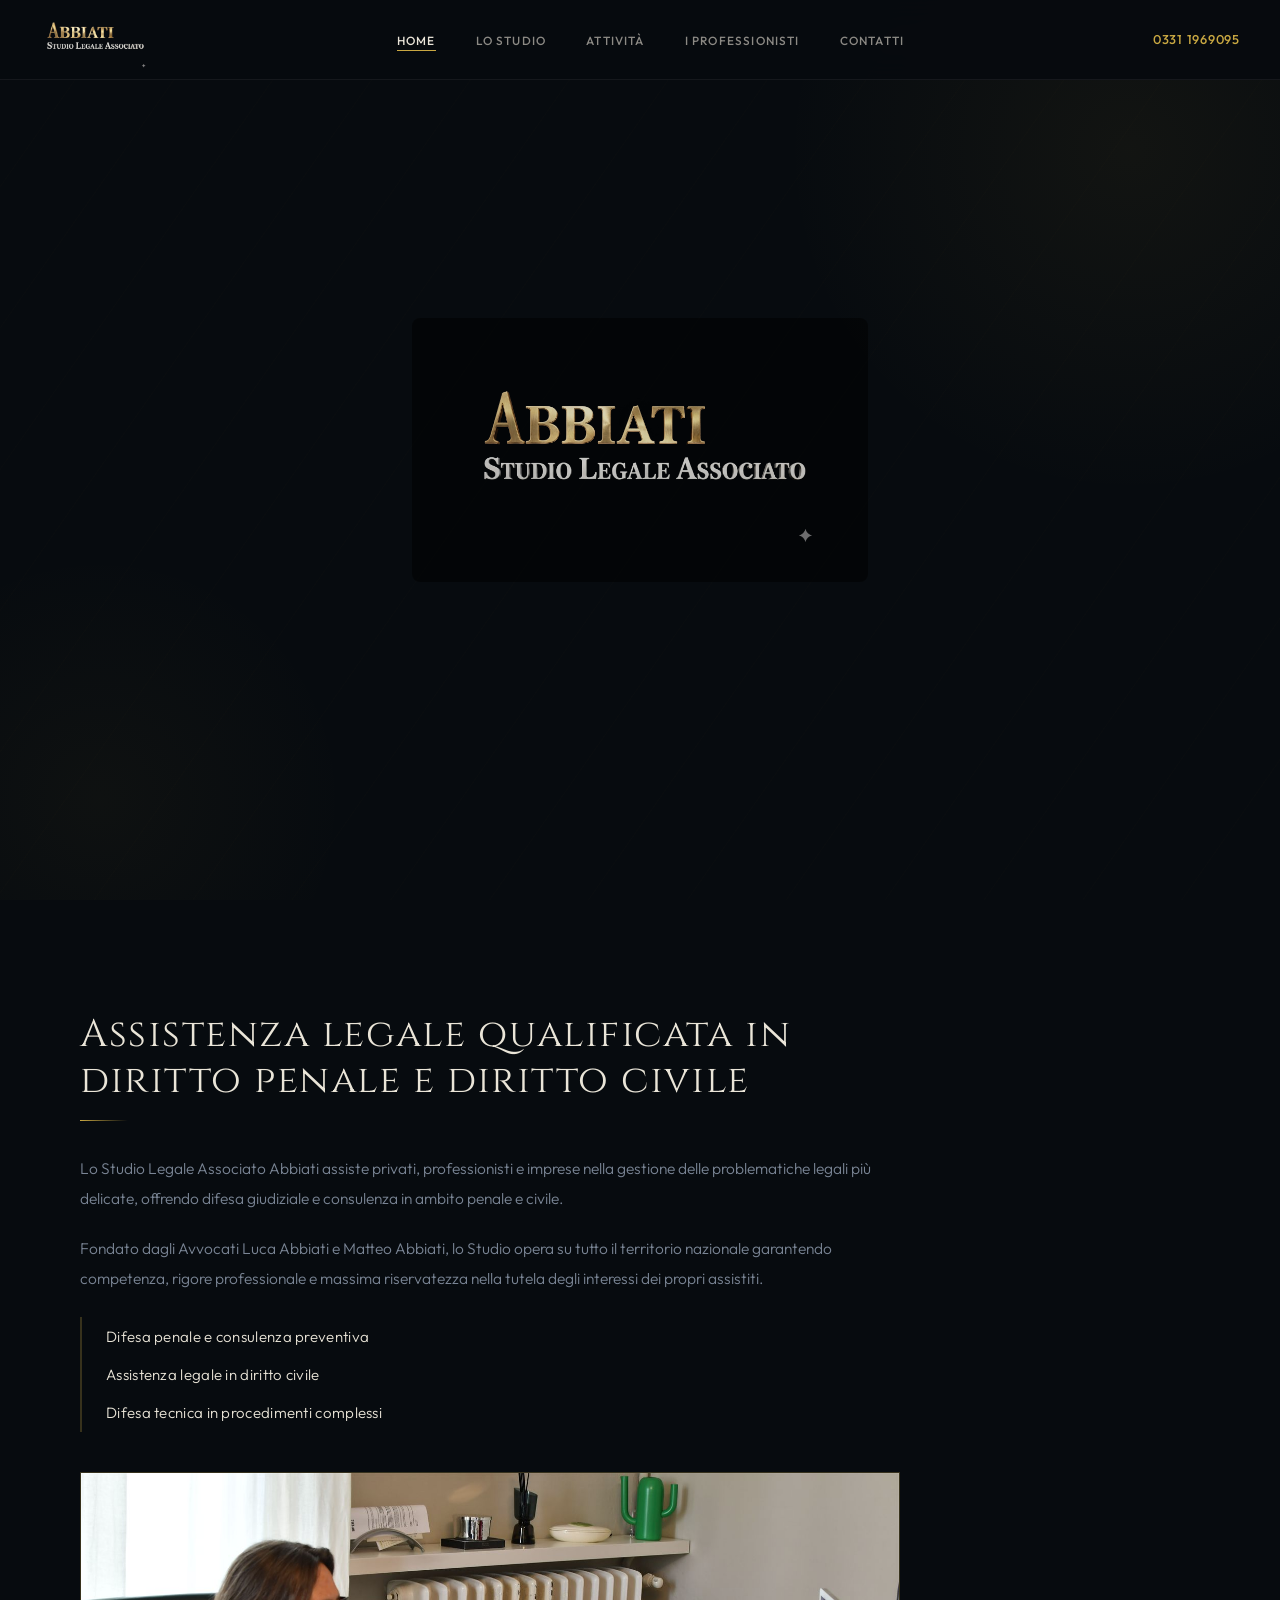
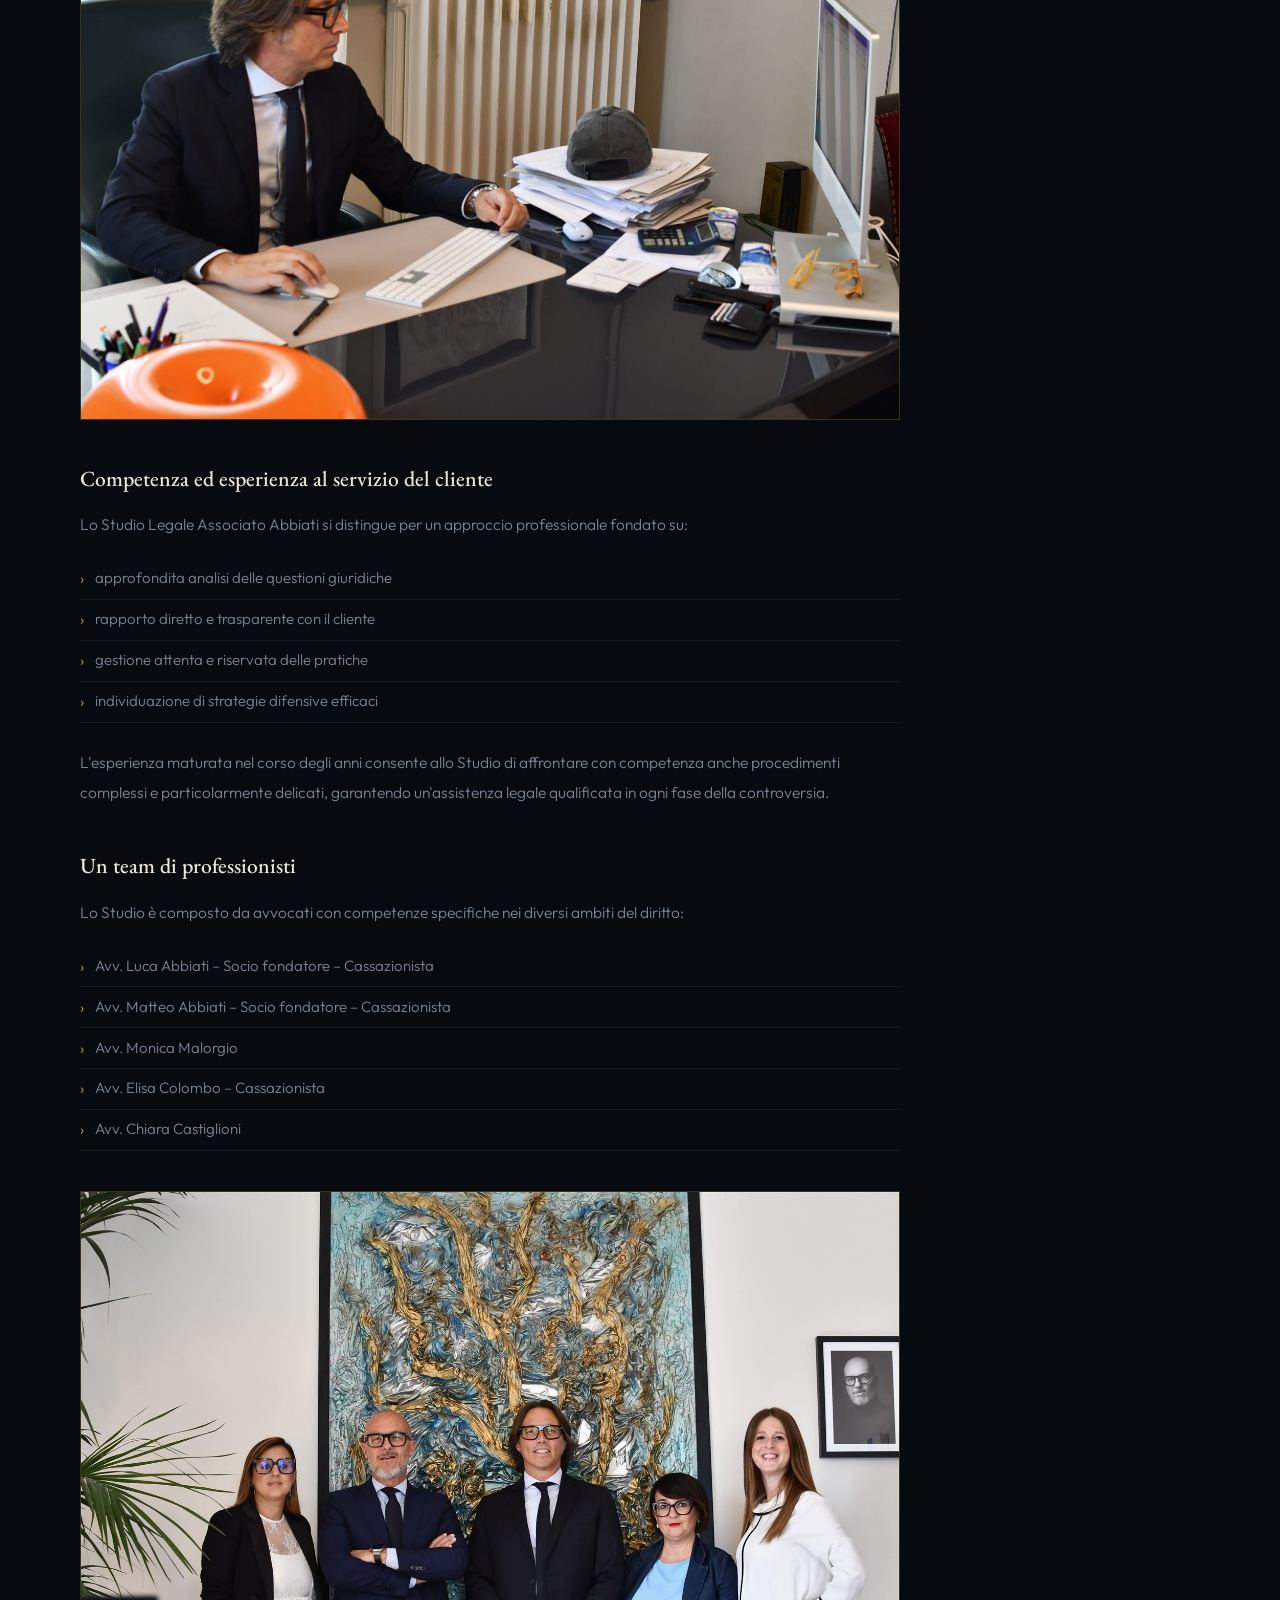
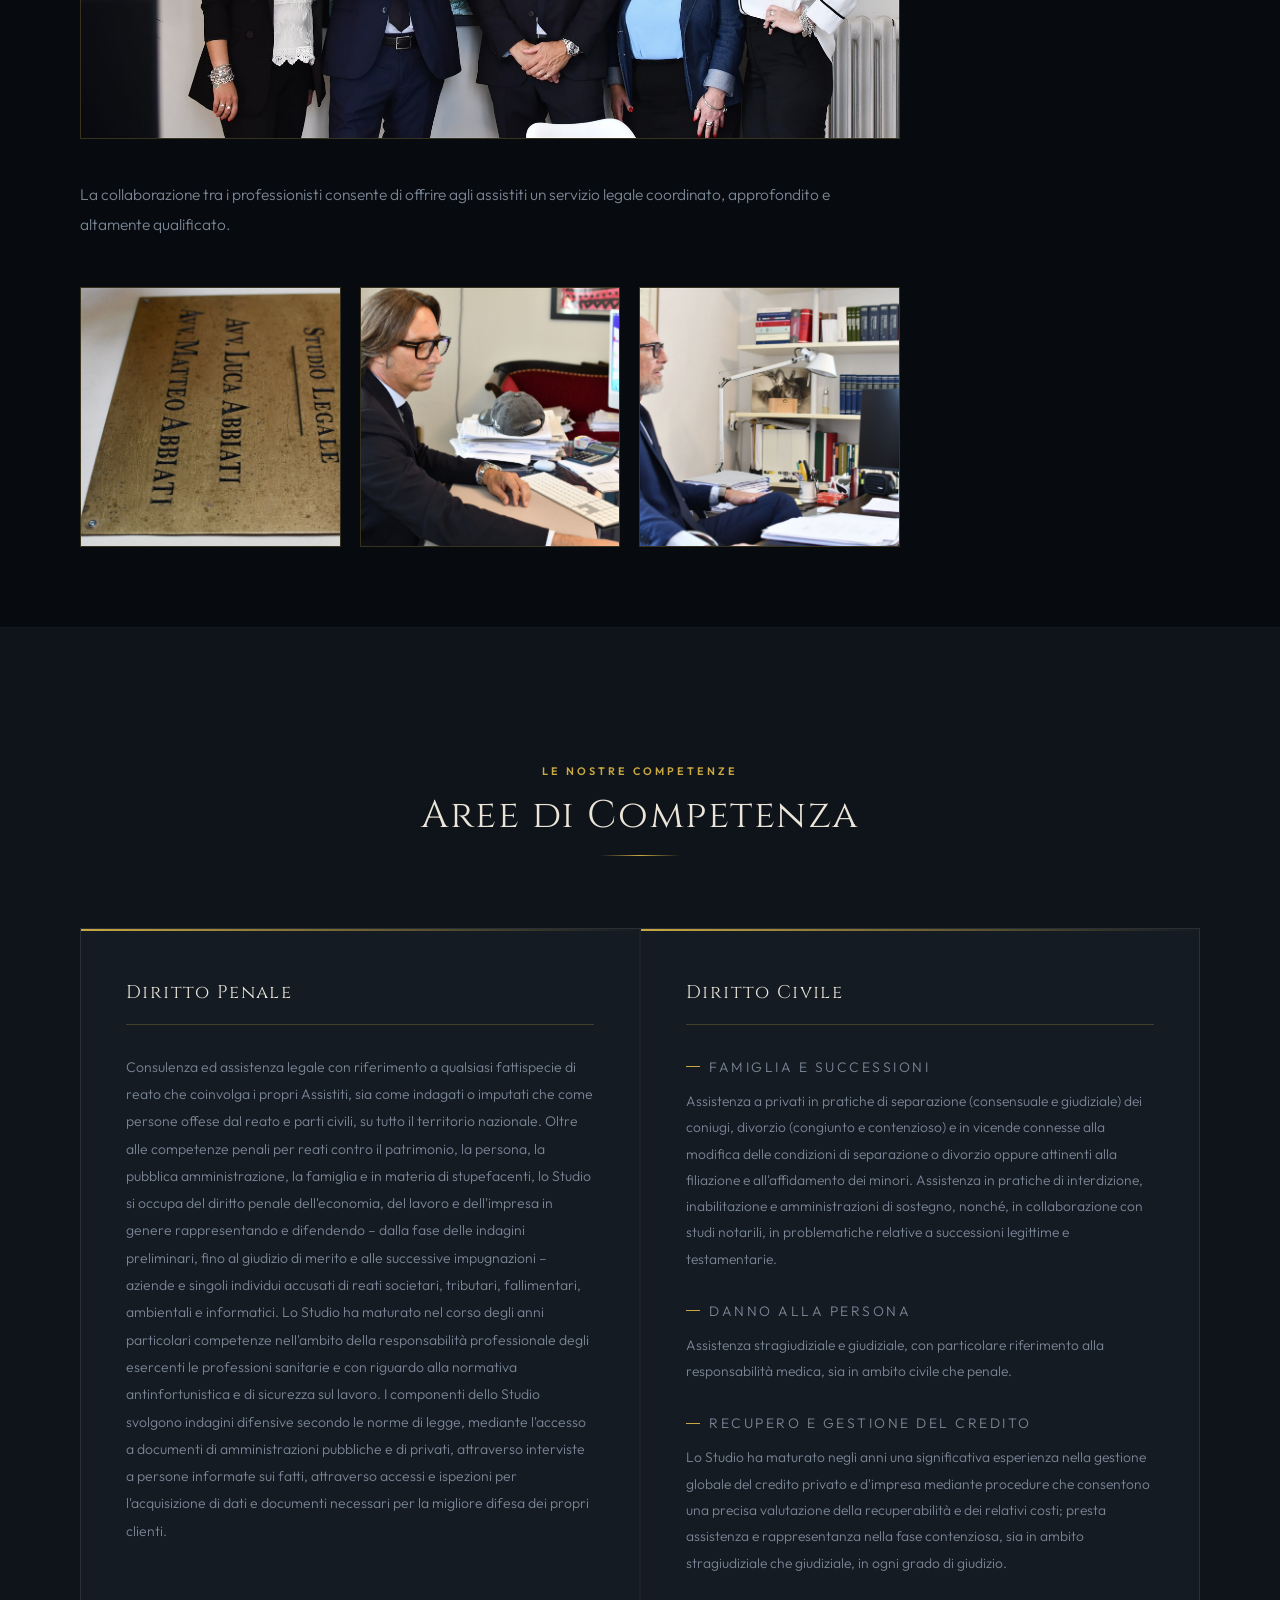
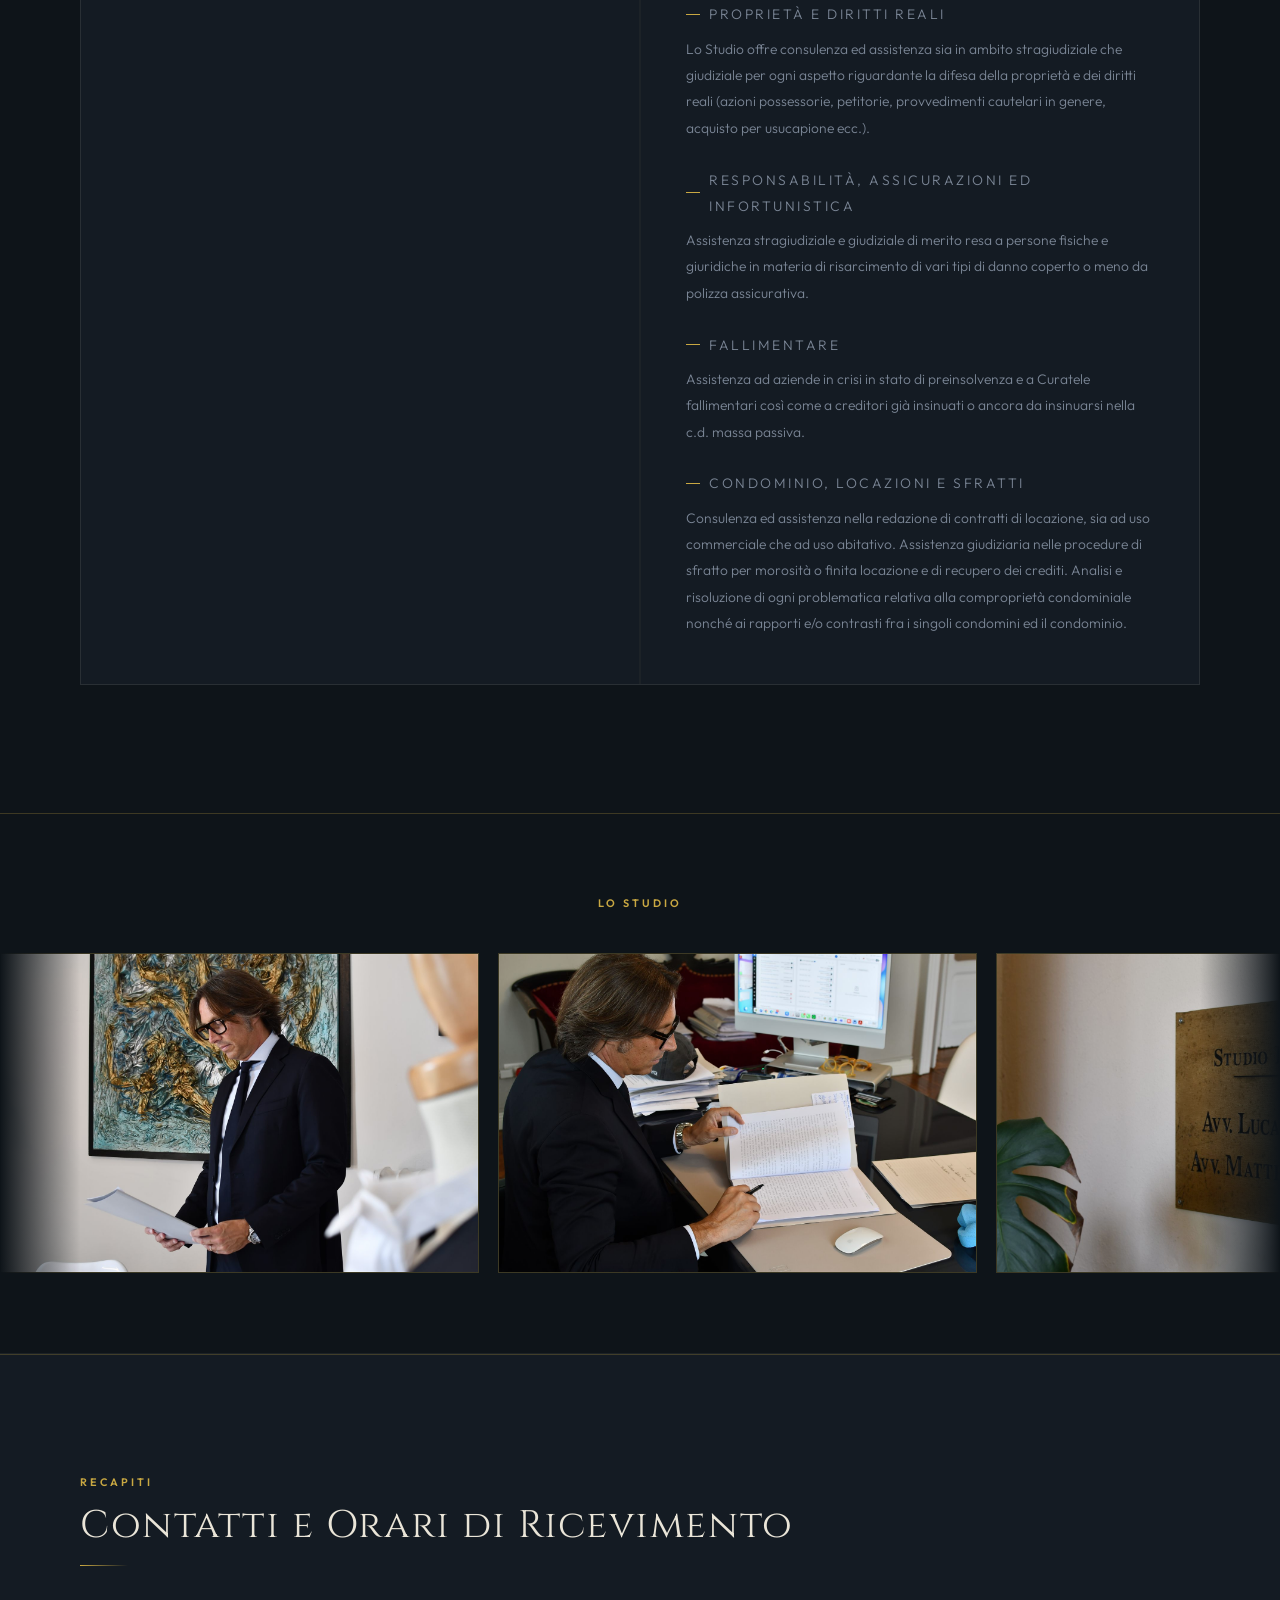
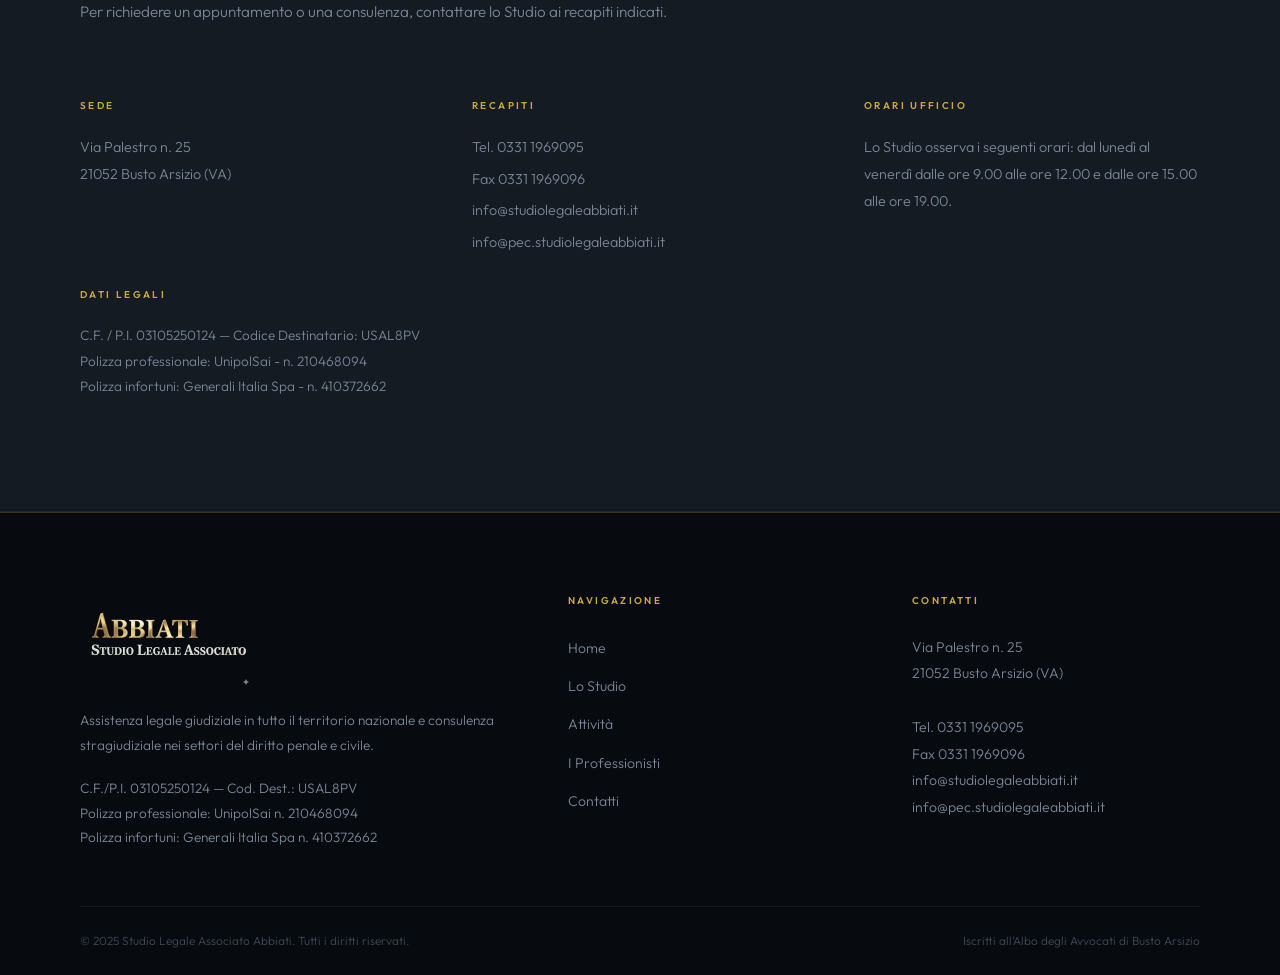
==== bozza 3/index.html @ 42cd0239 "Initial commit: sito web Studio Legale Associato Abbiati Sito vetrina statico per studio legale di B" ====
<!DOCTYPE html>
<html lang="it">
<head>
  <meta charset="UTF-8" />
  <meta name="viewport" content="width=device-width, initial-scale=1.0" />
  <meta name="description" content="Studio Legale Associato Abbiati – Assistenza legale giudiziale e stragiudiziale in diritto penale e civile. Busto Arsizio (VA)." />
  <title>Studio Legale Associato Abbiati</title>
  <link rel="canonical" href="https://www.studiolegaleabbiati.it/index.html" />
  <meta name="twitter:card" content="summary" />
  <meta name="twitter:title" content="Studio Legale Associato Abbiati" />
  <meta name="twitter:description" content="Studio Legale Associato Abbiati – Assistenza legale giudiziale e stragiudiziale in diritto penale e civile. Busto Arsizio (VA)." />
  <meta property="og:title" content="Studio Legale Associato Abbiati" />
  <meta property="og:description" content="Studio Legale Associato Abbiati – Assistenza legale giudiziale e stragiudiziale in diritto penale e civile. Busto Arsizio (VA)." />
  <meta property="og:type" content="website" />
  <meta property="og:url" content="https://www.studiolegaleabbiati.it/index.html" />
  <meta property="og:image" content="https://www.studiolegaleabbiati.it/restyling/Logo_transparent.png" />
  <link rel="stylesheet" href="style.css" />
  <script type="application/ld+json">
  {
    "@context": "https://schema.org",
    "@type": "LegalService",
    "name": "Studio Legale Associato Abbiati",
    "description": "Studio Legale Associato Abbiati – Assistenza legale giudiziale e stragiudiziale in diritto penale e civile. Busto Arsizio (VA).",
    "url": "https://www.studiolegaleabbiati.it/index.html",
    "mainEntityOfPage": {
      "@type": "WebPage",
      "@id": "https://www.studiolegaleabbiati.it/index.html"
    },
    "logo": "https://www.studiolegaleabbiati.it/restyling/Logo_transparent.png",
    "image": "https://www.studiolegaleabbiati.it/restyling/Logo_transparent.png",
    "address": {
      "@type": "PostalAddress",
      "streetAddress": "Via Palestro n. 25",
      "addressLocality": "Busto Arsizio",
      "addressRegion": "VA",
      "postalCode": "21052",
      "addressCountry": "IT"
    },
    "telephone": "+3903311969095",
    "email": "info@studiolegaleabbiati.it",
    "openingHours": ["Mo-Fr 09:00-12:00", "Mo-Fr 15:00-19:00"],
    "priceRange": "€€"
  }
  </script>
</head>
<body>

  <a href="#main-content" class="skip-link">Vai al contenuto</a>

  <!-- ══ NAVBAR ══ -->
  <nav class="navbar" role="navigation" aria-label="Navigazione principale">
    <div class="navbar-inner">
      <a href="index.html" class="navbar-logo" aria-label="Studio Legale Abbiati – Homepage">
        <img src="restyling/Logo_transparent.png" alt="Abbiati Studio Legale Associato" class="navbar-logo-img" />
      </a>
      <ul class="navbar-links">
        <li><a href="index.html">Home</a></li>
        <li><a href="lo-studio.html">Lo Studio</a></li>
        <li><a href="attivita.html">Attività</a></li>
        <li><a href="i-professionisti.html">I Professionisti</a></li>
        <li><a href="contatti.html">Contatti</a></li>
      </ul>
      <div class="navbar-cta">
        <span class="navbar-phone">0331 1969095</span>
      </div>
      <button class="hamburger" aria-label="Apri menu" aria-expanded="false">
        <span></span><span></span><span></span>
      </button>
    </div>
  </nav>

  <!-- Mobile Menu -->
  <div class="mobile-menu" role="dialog" aria-label="Menu mobile" aria-modal="true">
    <ul>
      <li><a href="index.html">Home</a></li>
      <li><a href="lo-studio.html">Lo Studio</a></li>
      <li><a href="attivita.html">Attività</a></li>
      <li><a href="i-professionisti.html">I Professionisti</a></li>
      <li><a href="contatti.html">Contatti</a></li>
    </ul>
    <p class="mobile-phone">☎ 0331 1969095</p>
  </div>

  <!-- ══ HERO ══ -->
  <section class="hero hero-photo" aria-label="Intestazione principale">
    <video class="hero-video" autoplay muted loop playsinline aria-hidden="true">
      <source src="restyling/header homepage.mp4" type="video/mp4" />
    </video>
    <div class="hero-lines" aria-hidden="true"></div>
    <div class="hero-center-content">

      <!-- ══ LOGO HERO: nuovo logo PNG ══ -->
      <div class="hero-logo-block">
        <img src="restyling/Logo_transparent.png" alt="Abbiati Studio Legale Associato" class="hero-logo-img" />
      </div>
    </div>
  </section>

  <!-- ══ HOME INTRO ══ -->
  <section id="main-content" class="home-intro-section" aria-label="Presentazione Studio">
    <div class="container">
      <div class="home-intro-inner fade-in">
        <h2 class="section-title-display">Assistenza legale qualificata in diritto penale e diritto civile</h2>
        <div class="divider"></div>
        <p>Lo Studio Legale Associato Abbiati assiste privati, professionisti e imprese nella gestione delle problematiche legali più delicate, offrendo difesa giudiziale e consulenza in ambito penale e civile.</p>
        <p>Fondato dagli Avvocati Luca Abbiati e Matteo Abbiati, lo Studio opera su tutto il territorio nazionale garantendo competenza, rigore professionale e massima riservatezza nella tutela degli interessi dei propri assistiti.</p>
        <ul class="home-intro-list">
          <li>Difesa penale e consulenza preventiva</li>
          <li>Assistenza legale in diritto civile</li>
          <li>Difesa tecnica in procedimenti complessi</li>
        </ul>

        <figure class="home-foto">
          <img src="foto/DSC_5455.jpg" alt="Avv. Matteo Abbiati al lavoro nel suo ufficio" loading="lazy" />
        </figure>

        <h3 class="home-section-subtitle">Competenza ed esperienza al servizio del cliente</h3>
        <p>Lo Studio Legale Associato Abbiati si distingue per un approccio professionale fondato su:</p>
        <ul class="home-approach-list">
          <li>approfondita analisi delle questioni giuridiche</li>
          <li>rapporto diretto e trasparente con il cliente</li>
          <li>gestione attenta e riservata delle pratiche</li>
          <li>individuazione di strategie difensive efficaci</li>
        </ul>
        <p>L'esperienza maturata nel corso degli anni consente allo Studio di affrontare con competenza anche procedimenti complessi e particolarmente delicati, garantendo un'assistenza legale qualificata in ogni fase della controversia.</p>

        <h3 class="home-section-subtitle">Un team di professionisti</h3>
        <p>Lo Studio è composto da avvocati con competenze specifiche nei diversi ambiti del diritto:</p>
        <ul class="home-team-list">
          <li>Avv. Luca Abbiati – Socio fondatore – Cassazionista</li>
          <li>Avv. Matteo Abbiati – Socio fondatore – Cassazionista</li>
          <li>Avv. Monica Malorgio</li>
          <li>Avv. Elisa Colombo – Cassazionista</li>
          <li>Avv. Chiara Castiglioni</li>
        </ul>

        <figure class="home-foto">
          <img src="foto/DSC_5433.jpg" alt="Il team dello Studio Legale Associato Abbiati" loading="lazy" />
        </figure>

        <p>La collaborazione tra i professionisti consente di offrire agli assistiti un servizio legale coordinato, approfondito e altamente qualificato.</p>

        <div class="foto-row">
          <img src="foto/DSC_5494.jpg" alt="Targa in ottone dello Studio Legale Abbiati" loading="lazy" />
          <img src="foto/DSC_5458.jpg" alt="Avv. Matteo Abbiati alla scrivania" loading="lazy" />
          <img src="foto/DSC_5488.jpg" alt="Avv. Luca Abbiati alla scrivania" loading="lazy" />
        </div>
      </div>
    </div>
  </section>

  <!-- ══ AREE DI COMPETENZA ══ -->
  <section class="services" id="competenze" aria-label="Aree di competenza">
    <div class="container">
      <div class="services-header">
        <span class="section-label">Le nostre competenze</span>
        <h2 class="section-title-display">Aree di Competenza</h2>
        <div class="divider center"></div>
      </div>

      <div class="services-grid-2">

        <!-- DIRITTO PENALE -->
        <div class="area-card-full fade-in">
          <h3>Diritto Penale</h3>
          <p>
            Consulenza ed assistenza legale con riferimento a qualsiasi fattispecie di reato
            che coinvolga i propri Assistiti, sia come indagati o imputati che come persone
            offese dal reato e parti civili, su tutto il territorio nazionale. Oltre alle
            competenze penali per reati contro il patrimonio, la persona, la pubblica
            amministrazione, la famiglia e in materia di stupefacenti, lo Studio si occupa
            del diritto penale dell'economia, del lavoro e dell'impresa in genere
            rappresentando e difendendo – dalla fase delle indagini preliminari, fino al
            giudizio di merito e alle successive impugnazioni – aziende e singoli individui
            accusati di reati societari, tributari, fallimentari, ambientali e informatici.
            Lo Studio ha maturato nel corso degli anni particolari competenze nell'ambito
            della responsabilità professionale degli esercenti le professioni sanitarie e
            con riguardo alla normativa antinfortunistica e di sicurezza sul lavoro.
            I componenti dello Studio svolgono indagini difensive secondo le norme di legge,
            mediante l'accesso a documenti di amministrazioni pubbliche e di privati,
            attraverso interviste a persone informate sui fatti, attraverso accessi e
            ispezioni per l'acquisizione di dati e documenti necessari per la migliore
            difesa dei propri clienti.
          </p>
        </div>

        <!-- DIRITTO CIVILE -->
        <div class="area-card-full fade-in">
          <h3>Diritto Civile</h3>

          <div class="area-sub">
            <p class="area-sub-title">Famiglia e successioni</p>
            <p>Assistenza a privati in pratiche di separazione (consensuale e giudiziale) dei
            coniugi, divorzio (congiunto e contenzioso) e in vicende connesse alla modifica
            delle condizioni di separazione o divorzio oppure attinenti alla filiazione e
            all'affidamento dei minori. Assistenza in pratiche di interdizione, inabilitazione
            e amministrazioni di sostegno, nonché, in collaborazione con studi notarili, in
            problematiche relative a successioni legittime e testamentarie.</p>
          </div>

          <div class="area-sub">
            <p class="area-sub-title">Danno alla persona</p>
            <p>Assistenza stragiudiziale e giudiziale, con particolare riferimento alla
            responsabilità medica, sia in ambito civile che penale.</p>
          </div>

          <div class="area-sub">
            <p class="area-sub-title">Recupero e gestione del credito</p>
            <p>Lo Studio ha maturato negli anni una significativa esperienza nella gestione
            globale del credito privato e d'impresa mediante procedure che consentono una
            precisa valutazione della recuperabilità e dei relativi costi; presta assistenza
            e rappresentanza nella fase contenziosa, sia in ambito stragiudiziale che
            giudiziale, in ogni grado di giudizio.</p>
          </div>

          <div class="area-sub">
            <p class="area-sub-title">Proprietà e diritti reali</p>
            <p>Lo Studio offre consulenza ed assistenza sia in ambito stragiudiziale che
            giudiziale per ogni aspetto riguardante la difesa della proprietà e dei diritti
            reali (azioni possessorie, petitorie, provvedimenti cautelari in genere,
            acquisto per usucapione ecc.).</p>
          </div>

          <div class="area-sub">
            <p class="area-sub-title">Responsabilità, Assicurazioni ed infortunistica</p>
            <p>Assistenza stragiudiziale e giudiziale di merito resa a persone fisiche e
            giuridiche in materia di risarcimento di vari tipi di danno coperto o meno
            da polizza assicurativa.</p>
          </div>

          <div class="area-sub">
            <p class="area-sub-title">Fallimentare</p>
            <p>Assistenza ad aziende in crisi in stato di preinsolvenza e a Curatele
            fallimentari così come a creditori già insinuati o ancora da insinuarsi nella
            c.d. massa passiva.</p>
          </div>

          <div class="area-sub">
            <p class="area-sub-title">Condominio, locazioni e sfratti</p>
            <p>Consulenza ed assistenza nella redazione di contratti di locazione, sia ad uso
            commerciale che ad uso abitativo. Assistenza giudiziaria nelle procedure di
            sfratto per morosità o finita locazione e di recupero dei crediti. Analisi e
            risoluzione di ogni problematica relativa alla comproprietà condominiale nonché
            ai rapporti e/o contrasti fra i singoli condomini ed il condominio.</p>
          </div>

        </div>

      </div>
    </div>
  </section>

  <!-- ══ GALLERIA FOTO ══ -->
  <section class="galleria-section" aria-label="Galleria fotografica dello studio">
    <span class="section-label">Lo Studio</span>
    <div class="galleria-strip">
      <div class="galleria-track">
        <img src="foto/DSC_5446.jpg" alt="Avv. Matteo Abbiati negli ambienti dello studio" loading="lazy" />
        <img src="foto/DSC_5461.jpg" alt="Avv. Matteo Abbiati al lavoro alla scrivania" loading="lazy" />
        <img src="foto/DSC_5495.jpg" alt="Targa dello Studio Legale Avv. Luca Abbiati e Avv. Matteo Abbiati" loading="lazy" />
        <img src="foto/DSC_5440.jpg" alt="I professionisti dello Studio Legale Abbiati" loading="lazy" />
        <img src="foto/DSC_5486.jpg" alt="Avv. Luca Abbiati alla scrivania con la biblioteca giuridica" loading="lazy" />
        <img src="foto/DSC_5500.jpg" alt="Vetrata con il nome dello Studio Legale Abbiati" loading="lazy" />
        <img src="foto/DSC_5446.jpg" alt="" aria-hidden="true" loading="lazy" />
        <img src="foto/DSC_5461.jpg" alt="" aria-hidden="true" loading="lazy" />
        <img src="foto/DSC_5495.jpg" alt="" aria-hidden="true" loading="lazy" />
        <img src="foto/DSC_5440.jpg" alt="" aria-hidden="true" loading="lazy" />
        <img src="foto/DSC_5486.jpg" alt="" aria-hidden="true" loading="lazy" />
        <img src="foto/DSC_5500.jpg" alt="" aria-hidden="true" loading="lazy" />
      </div>
    </div>
  </section>

  <!-- ══ CONTATTI E ORARI ══ -->
  <section class="contatti-formali" aria-label="Contatti e orari di ricevimento">
    <div class="container">
      <div class="services-header services-header-left">
        <span class="section-label">Recapiti</span>
        <h2 class="section-title-display">Contatti e Orari di Ricevimento</h2>
        <div class="divider"></div>
        <p class="max-w-620 color-text-dim-95">
          Per richiedere un appuntamento o una consulenza, contattare lo Studio
          ai recapiti indicati.
        </p>
      </div>

      <div class="contatti-formali-grid fade-in">

        <div class="contatti-formali-block">
          <h3>Sede</h3>
          <address>
            Via Palestro n. 25<br>
            21052 Busto Arsizio (VA)
          </address>
        </div>

        <div class="contatti-formali-block">
          <h3>Recapiti</h3>
          <address>
            <a href="tel:03311969095">Tel. 0331 1969095</a>
            <span class="display-block mt-03">Fax 0331 1969096</span>
            <a href="mailto:info@studiolegaleabbiati.it" class="email-link mt-03">info@studiolegaleabbiati.it</a>
            <a href="mailto:info@pec.studiolegaleabbiati.it" class="email-link mt-03">info@pec.studiolegaleabbiati.it</a>
          </address>
        </div>

        <div class="contatti-formali-block">
          <h3>Orari Ufficio</h3>
          <p class="orari-testo">
            Lo Studio osserva i seguenti orari: dal lunedì al venerdì dalle ore 9.00
            alle ore 12.00 e dalle ore 15.00 alle ore 19.00.
          </p>
        </div>

      </div>

      <div class="contatti-formali-grid fade-in contact-grid-1 mt-2">
        <div class="contatti-formali-block recapiti-legali-block">
          <h3>Dati Legali</h3>
          <p>
            C.F. / P.I. 03105250124 &mdash; Codice Destinatario: USAL8PV<br>
            Polizza professionale: UnipolSai - n. 210468094<br>
            Polizza infortuni: Generali Italia Spa - n. 410372662
          </p>
        </div>
      </div>

    </div>
  </section>

  <!-- ══ FOOTER ══ -->
  <footer class="footer" role="contentinfo">
    <div class="container">
      <div class="footer-grid">
        <div class="footer-brand">
          <img src="restyling/Logo_transparent.png" alt="Abbiati Studio Legale Associato" class="footer-logo-img" />
          <p>Assistenza legale giudiziale in tutto il territorio nazionale e consulenza
          stragiudiziale nei settori del diritto penale e civile.</p>
          <p class="mt-05 font-size-78">C.F./P.I. 03105250124 &mdash; Cod. Dest.: USAL8PV<br>Polizza professionale: UnipolSai n. 210468094<br>Polizza infortuni: Generali Italia Spa n. 410372662</p>
        </div>
        <div class="footer-col">
          <h4>Navigazione</h4>
          <ul>
            <li><a href="index.html">Home</a></li>
            <li><a href="lo-studio.html">Lo Studio</a></li>
            <li><a href="attivita.html">Attività</a></li>
            <li><a href="i-professionisti.html">I Professionisti</a></li>
            <li><a href="contatti.html">Contatti</a></li>
          </ul>
        </div>
        <div class="footer-col">
          <h4>Contatti</h4>
          <address>
            Via Palestro n. 25<br>
            21052 Busto Arsizio (VA)<br><br>
            <a href="tel:03311969095">Tel. 0331 1969095</a><br>
            <span>Fax 0331 1969096</span><br>
            <a href="mailto:info@studiolegaleabbiati.it">info@studiolegaleabbiati.it</a><br>
            <a href="mailto:info@pec.studiolegaleabbiati.it">info@pec.studiolegaleabbiati.it</a>
          </address>
        </div>
      </div>
      <div class="footer-bottom">
        <p>&copy; 2025 Studio Legale Associato Abbiati. Tutti i diritti riservati.</p>
        <p>Iscritti all'Albo degli Avvocati di Busto Arsizio</p>
      </div>
    </div>
  </footer>

  <script src="script.js"></script>
</body>
</html>
---- bozza 3/style.css ----
/* =============================================
   STUDIO LEGALE ASSOCIATO ABBIATI — BOZZA 3
   Stile: Dark Luxury — Nero & Oro
   ============================================= */

@import url('https://fonts.googleapis.com/css2?family=Cinzel:wght@400;500;600&family=EB+Garamond:ital,wght@0,400;0,500;0,700;1,400&family=Outfit:wght@300;400;500;600&display=swap');
/*
  Cinzel = web-equivalent di Engravers MT (stessa famiglia engraved, disponibile su tutti i dispositivi)
  Engravers MT resta prima scelta se installato localmente (Windows/Office)
*/

*, *::before, *::after {
  box-sizing: border-box;
  margin: 0;
  padding: 0;
}

:root {
  --ink:          #070B0F;
  --deep:         #0E1419;
  --surface:      #141B23;
  --surface-2:    #1A2230;
  --gold:         #C9A842;
  --gold-light:   #E5C876;
  --gold-dim:     rgba(201,168,66,0.15);
  --gold-border:  rgba(201,168,66,0.25);
  --white:        #FFFFFF;
  --cream:        #EAE5D8;
  --text:         #D4CFC4;
  --text-dim:     #7A8595;
  --border:       rgba(255,255,255,0.06);
  --font-serif:   'EB Garamond', 'Georgia', serif;
  --font-display: 'Engravers MT', 'Engravers', 'Cinzel', 'Copperplate Gothic Bold', 'Copperplate', 'Georgia', serif;
  --font-sans:    'Outfit', 'Helvetica Neue', Arial, sans-serif;
  --transition:   0.35s ease;
  --shadow:       0 4px 30px rgba(0,0,0,0.4);
  --shadow-gold:  0 8px 40px rgba(201,168,66,0.12);
  --max-w:        1200px;
}

html { scroll-behavior: smooth; font-size: 16px; }

body {
  font-family: var(--font-sans);
  color: var(--text);
  background: var(--ink);
  line-height: 1.7;
}

a { color: inherit; text-decoration: none; }
img { max-width: 100%; display: block; }

/* ── UTILITY ── */
.container {
  max-width: var(--max-w);
  margin: 0 auto;
  padding: 0 2.5rem;
}

.section-label {
  display: inline-block;
  font-family: var(--font-sans);
  font-size: 0.68rem;
  font-weight: 600;
  letter-spacing: 0.28em;
  text-transform: uppercase;
  color: var(--gold);
  margin-bottom: 0.75rem;
}

.section-title {
  font-family: var(--font-serif);
  font-size: clamp(2rem, 3.5vw, 3rem);
  color: var(--cream);
  line-height: 1.15;
  font-weight: 500;
  margin-bottom: 1rem;
}

.section-title.dark { color: var(--ink); }

.divider {
  width: 48px;
  height: 1px;
  background: linear-gradient(to right, var(--gold), transparent);
  margin: 1rem 0 2rem;
}
.divider.center { margin: 1rem auto 2rem; background: linear-gradient(to right, transparent, var(--gold), transparent); width: 80px; }

/* FADE-IN */
.fade-in {
  opacity: 0;
  transform: translateY(20px);
  transition: opacity 0.75s ease, transform 0.75s ease;
}
.fade-in.visible { opacity: 1; transform: translateY(0); }

/* ── NOISE TEXTURE OVERLAY ── */
body::before {
  content: '';
  position: fixed;
  inset: 0;
  z-index: 0;
  pointer-events: none;
  opacity: 0.025;
  background-image: url("data:image/svg+xml,%3Csvg xmlns='http://www.w3.org/2000/svg' width='300' height='300'%3E%3Cfilter id='noise'%3E%3CfeTurbulence type='fractalNoise' baseFrequency='0.65' numOctaves='3' stitchTiles='stitch'/%3E%3C/filter%3E%3Crect width='300' height='300' filter='url(%23noise)'/%3E%3C/svg%3E");
}

/* ── NAVBAR ── */
.navbar {
  position: fixed;
  top: 0; left: 0; right: 0;
  z-index: 1000;
  height: 80px;
  display: flex;
  align-items: center;
  padding: 0 2.5rem;
  background: rgba(7,11,15,0.9);
  backdrop-filter: blur(16px);
  -webkit-backdrop-filter: blur(16px);
  border-bottom: 1px solid var(--border);
  transition: background var(--transition), box-shadow var(--transition);
}

.navbar.scrolled {
  background: rgba(7,11,15,0.97);
  box-shadow: 0 1px 40px rgba(0,0,0,0.6);
}

.navbar-inner {
  max-width: var(--max-w);
  margin: 0 auto;
  width: 100%;
  display: flex;
  align-items: center;
  justify-content: space-between;
}

.navbar-logo {
  display: flex;
  flex-direction: column;
  line-height: 1.1;
}

.navbar-logo .logo-main {
  font-family: var(--font-serif);
  font-size: 1.25rem;
  font-weight: 500;
  color: var(--cream);
  letter-spacing: 0.06em;
}

.navbar-logo .logo-sub {
  font-family: var(--font-sans);
  font-size: 0.58rem;
  letter-spacing: 0.24em;
  text-transform: uppercase;
  color: var(--gold);
}

.navbar-links {
  display: flex;
  align-items: center;
  gap: 2.5rem;
  list-style: none;
}

.navbar-links a {
  font-family: var(--font-sans);
  font-size: 0.74rem;
  font-weight: 500;
  letter-spacing: 0.1em;
  text-transform: uppercase;
  color: rgba(212,207,196,0.65);
  transition: color var(--transition);
  position: relative;
  padding-bottom: 3px;
}

.navbar-links a::after {
  content: '';
  position: absolute;
  bottom: 0; left: 0;
  width: 0; height: 1px;
  background: var(--gold);
  transition: width var(--transition);
}

.navbar-links a:hover,
.navbar-links a.active { color: var(--cream); }
.navbar-links a:hover::after,
.navbar-links a.active::after { width: 100%; }

.navbar-cta { display: flex; align-items: center; }

.navbar-phone {
  font-family: var(--font-sans);
  font-size: 0.8rem;
  font-weight: 500;
  color: var(--gold);
  letter-spacing: 0.06em;
}

/* Hamburger */
.hamburger {
  display: none;
  flex-direction: column;
  justify-content: center;
  align-items: center;
  gap: 5px;
  cursor: pointer;
  min-width: 44px;
  min-height: 44px;
  padding: 4px;
  background: none;
  border: none;
}
.hamburger span {
  display: block;
  width: 22px; height: 1px;
  background: var(--cream);
  transition: all var(--transition);
}
.hamburger.open span:nth-child(1) { transform: translateY(6px) rotate(45deg); }
.hamburger.open span:nth-child(2) { opacity: 0; }
.hamburger.open span:nth-child(3) { transform: translateY(-6px) rotate(-45deg); }

/* Mobile menu */
.mobile-menu {
  display: none;
  position: fixed;
  top: 80px; left: 0; right: 0;
  background: var(--deep);
  z-index: 999;
  padding: 2rem 2.5rem 2.5rem;
  border-top: 1px solid var(--border);
  transform: translateY(-8px);
  opacity: 0;
  pointer-events: none;
  transition: all var(--transition);
}
.mobile-menu.open { opacity: 1; transform: translateY(0); pointer-events: all; }
.mobile-menu ul { list-style: none; display: flex; flex-direction: column; gap: 0; }
.mobile-menu a {
  display: block;
  padding: 1rem 0;
  font-size: 0.9rem;
  font-weight: 400;
  letter-spacing: 0.1em;
  color: var(--text);
  text-transform: uppercase;
  border-bottom: 1px solid var(--border);
  transition: color var(--transition);
}
.mobile-menu a:hover { color: var(--gold-light); }
.mobile-menu .mobile-phone { margin-top: 1.5rem; font-size: 1rem; color: var(--gold); font-weight: 500; }

/* ── HERO ── */
.hero {
  position: relative;
  min-height: 100vh;
  display: flex;
  align-items: center;
  overflow: hidden;
  background: var(--ink);
}

/* Geometric accent */
.hero::before {
  content: '';
  position: absolute;
  top: -200px; right: -200px;
  width: 700px; height: 700px;
  border-radius: 50%;
  background: radial-gradient(circle at center, rgba(201,168,66,0.06) 0%, transparent 70%);
  pointer-events: none;
}

.hero::after {
  content: '';
  position: absolute;
  bottom: -150px; left: -150px;
  width: 500px; height: 500px;
  border-radius: 50%;
  background: radial-gradient(circle at center, rgba(201,168,66,0.04) 0%, transparent 70%);
  pointer-events: none;
}

/* Fine diagonal lines */
.hero-lines {
  position: absolute;
  inset: 0;
  overflow: hidden;
  pointer-events: none;
  opacity: 0.4;
}

.hero-lines::before {
  content: '';
  position: absolute;
  top: 0; left: 0; right: 0; bottom: 0;
  background:
    repeating-linear-gradient(
      -55deg,
      transparent,
      transparent 80px,
      rgba(201,168,66,0.03) 80px,
      rgba(201,168,66,0.03) 81px
    );
}

/* ── SERVICES ── */
.services {
  padding: 8rem 0;
  background: var(--deep);
}

.services-header {
  text-align: center;
  margin-bottom: 4.5rem;
}

/* ── PAGE HERO (inner pages) ── */
.page-hero {
  padding: 10rem 0 5.5rem;
  background: var(--deep);
  position: relative;
  overflow: hidden;
  border-bottom: 1px solid var(--gold-border);
}

.page-hero::before {
  content: '';
  position: absolute;
  top: 0; right: -200px;
  width: 600px; height: 600px;
  border-radius: 50%;
  background: radial-gradient(circle, rgba(201,168,66,0.05) 0%, transparent 65%);
  pointer-events: none;
}

.page-hero .container { position: relative; z-index: 1; }

.page-hero h1 {
  font-family: var(--font-serif);
  font-size: clamp(2.4rem, 5vw, 4rem);
  color: var(--cream);
  margin-bottom: 1.2rem;
  font-weight: 500;
}
.page-hero p {
  color: var(--text-dim);
  max-width: 580px;
  font-size: 1.02rem;
  line-height: 1.85;
  font-weight: 300;
}

/* ── ROLE BADGE ── */
.role-badge {
  display: inline-block;
  padding: 0.3rem 1.2rem;
  background: var(--gold-dim);
  border: 1px solid var(--gold-border);
  font-size: 0.68rem;
  letter-spacing: 0.18em;
  text-transform: uppercase;
  color: var(--gold-light);
  font-weight: 600;
  margin-bottom: 1.2rem;
}

/* ── COLLABORATORI ── */
.collaboratori-grid { display: flex; flex-direction: column; gap: 5.5rem; padding: 6rem 0; }
.collaboratore-block {
  display: grid;
  grid-template-columns: 260px 1fr;
  gap: 4.5rem;
  align-items: start;
}
.collaboratore-block:nth-child(even) { direction: rtl; }
.collaboratore-block:nth-child(even) > * { direction: ltr; }
.collaboratore-sidebar { position: sticky; top: 90px; }

.collaboratore-photo {
  width: 140px; height: 140px;
  border-radius: 50%;
  background: var(--surface);
  border: 1px solid var(--gold-border);
  display: flex; align-items: center; justify-content: center;
  font-family: var(--font-serif);
  font-size: 2.4rem; font-weight: 500;
  color: var(--gold);
  margin: 0 auto 1.5rem;
}

.collaboratore-card {
  text-align: center;
  background: var(--surface);
  border: 1px solid var(--border);
  padding: 2.2rem 1.5rem;
}
.collaboratore-card .name {
  font-family: var(--font-serif);
  font-size: 1.1rem; color: var(--cream); margin-bottom: 0.4rem; font-weight: 500;
}

.mini-contact {
  list-style: none;
  text-align: left;
  margin-top: 1rem;
  border-top: 1px solid var(--border);
  padding-top: 1rem;
}
.mini-contact li { margin-bottom: 0.8rem; }
.mini-contact .lbl {
  display: block; font-size: 0.6rem; letter-spacing: 0.2em;
  text-transform: uppercase; color: var(--gold); font-weight: 600; margin-bottom: 0.15rem;
}
.mini-contact .val { font-size: 0.82rem; color: var(--text-dim); word-break: break-all; font-weight: 300; }
.mini-contact a { color: var(--text); transition: color 0.2s; }
.mini-contact a:hover { color: var(--gold); }

.collaboratore-text p { font-size: 0.97rem; color: var(--text-dim); margin-bottom: 1.3rem; line-height: 1.95; font-weight: 300; }

.competenze-inline { display: flex; flex-wrap: wrap; gap: 0.5rem; margin-top: 1.8rem; }
.tag {
  display: inline-block;
  padding: 0.3rem 0.9rem;
  background: var(--gold-dim);
  border: 1px solid var(--gold-border);
  font-size: 0.72rem;
  color: var(--gold-light);
  font-weight: 500;
  letter-spacing: 0.04em;
}

.separator { border: none; border-top: 1px solid var(--border); margin: 0; }

/* ── FOOTER ── */
.footer {
  background: var(--ink);
  color: var(--text-dim);
  padding: 5rem 0 0;
  border-top: 1px solid var(--gold-border);
}

.footer-grid {
  display: grid;
  grid-template-columns: 1.5fr 1fr 1fr;
  gap: 3.5rem;
  padding-bottom: 3.5rem;
  border-bottom: 1px solid var(--border);
}

.footer-brand .logo-main {
  font-family: var(--font-serif);
  font-size: 1.2rem; color: var(--cream); font-weight: 500; letter-spacing: 0.05em;
}
.footer-brand .logo-sub {
  font-family: var(--font-sans);
  font-size: 0.58rem; letter-spacing: 0.24em;
  text-transform: uppercase; color: var(--gold);
}
.footer-brand p { margin-top: 1.2rem; font-size: 0.85rem; line-height: 1.8; font-weight: 300; }

.footer-col h4 {
  font-family: var(--font-sans);
  font-size: 0.62rem; font-weight: 600;
  letter-spacing: 0.24em; text-transform: uppercase;
  color: var(--gold); margin-bottom: 1.5rem;
}
.footer-col ul { list-style: none; }
.footer-col ul li { margin-bottom: 0.7rem; }
.footer-col ul a { font-size: 0.88rem; color: var(--text-dim); transition: color var(--transition); font-weight: 300; }
.footer-col ul a:hover { color: var(--cream); }
.footer-col address { font-style: normal; font-size: 0.88rem; line-height: 1.9; font-weight: 300; }
.footer-col address a { color: var(--text-dim); transition: color var(--transition); }
.footer-col address a:hover { color: var(--cream); }

.footer-bottom {
  padding: 1.5rem 0;
  display: flex; align-items: center;
  justify-content: space-between; flex-wrap: wrap; gap: 0.5rem;
}
.footer-bottom p { font-size: 0.74rem; color: rgba(122,133,149,0.5); font-weight: 300; }

/* ── RESPONSIVE ── */
@media (max-width: 1100px) {
  .footer-grid { grid-template-columns: 1fr 1fr; }
}

@media (max-width: 768px) {
  .navbar-links, .navbar-cta { display: none; }
  .hamburger { display: flex; }
  .mobile-menu { display: block; }
  .footer-grid { grid-template-columns: 1fr; gap: 2.5rem; }
  .footer-bottom { flex-direction: column; text-align: center; }
}

@media (max-width: 900px) {
  .collaboratore-block,
  .collaboratore-block:nth-child(even) { grid-template-columns: 1fr; direction: ltr; gap: 2.5rem; }
  .collaboratore-sidebar { position: static; max-width: 340px; margin: 0 auto; }
}

@media (max-width: 480px) {
  .container { padding: 0 1.5rem; }
}

/* ═══════════════════════════════════════════════
   NUOVI STILI – RISTRUTTURAZIONE SITO
   ═══════════════════════════════════════════════ */

/* ── HERO FOTO (sfondo video) ── */
.hero-photo {
  background: var(--ink);
  display: flex;
  align-items: center;
  justify-content: center;
  position: relative;
  overflow: hidden;
}

/* ── VIDEO HERO ── */
.hero-video {
  position: absolute;
  top: 0;
  left: 0;
  width: 100%;
  height: 100%;
  object-fit: cover;
  z-index: 1;
}

/* ── LOGO SVG HERO ── */
.hero-logo-block {
  margin-bottom: 2rem;
  background: rgba(0, 0, 0, 0.50);
  padding: 2rem 3rem;
  border-radius: 8px;
  display: block;
  width: fit-content;
  margin-left: auto;
  margin-right: auto;
}

/* ── HERO CENTRATO ── */
.hero-center-content {
  position: relative;
  z-index: 10;
  text-align: center;
  padding: 8rem 2.5rem 6rem;
  max-width: 100%;
  margin: 0;
  display: flex;
  flex-direction: column;
  justify-content: center;
  align-items: center;
}

/* ── SERVIZI 2 COLONNE (Aree di Competenza) ── */
.services-grid-2 {
  display: grid;
  grid-template-columns: 1fr 1fr;
  gap: 2px;
  background: var(--border);
  border: 1px solid var(--border);
}

.area-card-full {
  background: var(--surface);
  padding: 3rem 2.8rem;
  position: relative;
  overflow: hidden;
  transition: background var(--transition);
}

.area-card-full:hover { background: var(--surface-2); }

.area-card-full::before {
  content: '';
  position: absolute;
  top: 0; left: 0; right: 0;
  height: 2px;
  background: linear-gradient(to right, var(--gold), transparent);
}

.area-card-full h3 {
  font-family: var(--font-display);
  font-size: 1.15rem;
  color: var(--cream);
  font-weight: normal;
  letter-spacing: 0.08em;
  padding-bottom: 1rem;
  border-bottom: 1px solid var(--gold-border);
  margin-bottom: 1.8rem;
}

.area-card-full > p {
  font-size: 0.875rem;
  color: var(--text-dim);
  line-height: 1.95;
  font-weight: 300;
  margin-bottom: 0;
}

.area-sub {
  margin-top: 1.6rem;
}

.area-sub-title {
  font-family: var(--font-sans);
  font-size: 0.7rem;
  font-weight: 600;
  color: var(--gold-light);
  letter-spacing: 0.18em;
  text-transform: uppercase;
  margin-bottom: 0.5rem;
  display: flex;
  align-items: center;
  gap: 0.6rem;
}

.area-sub-title::before {
  content: '';
  display: inline-block;
  width: 14px;
  height: 1px;
  background: var(--gold);
  flex-shrink: 0;
}

.area-sub p {
  font-size: 0.865rem;
  color: var(--text-dim);
  line-height: 1.9;
  font-weight: 300;
}

/* ── CONTATTI FORMALI (in sostituzione del CTA Banner) ── */
.contatti-formali {
  padding: 7rem 0;
  background: var(--surface);
  border-top: 1px solid var(--gold-border);
  border-bottom: 1px solid var(--border);
}

.contatti-formali-grid {
  display: grid;
  grid-template-columns: 1fr 1fr 1fr;
  gap: 3.5rem;
  margin-top: 3rem;
}

.contatti-formali-block h3 {
  font-family: var(--font-sans);
  font-size: 0.62rem;
  font-weight: 600;
  letter-spacing: 0.24em;
  text-transform: uppercase;
  color: var(--gold);
  margin-bottom: 1.2rem;
}

.contatti-formali-block p,
.contatti-formali-block address {
  font-style: normal;
  font-size: 0.9rem;
  color: var(--text-dim);
  line-height: 1.85;
  font-weight: 300;
}

.contatti-formali-block a {
  color: var(--text-dim);
  display: block;
  transition: color var(--transition);
}

.contatti-formali-block a:hover { color: var(--gold-light); }

.orari-testo {
  font-size: 0.875rem;
  color: var(--text-dim);
  line-height: 1.85;
  font-weight: 300;
}

/* ── LO STUDIO – sezioni alternate ── */
.studio-block {
  padding: 7rem 0;
}

.studio-block:nth-child(odd) { background: var(--ink); }
.studio-block:nth-child(even) { background: var(--deep); }

.studio-cols {
  display: grid;
  grid-template-columns: 1fr 1fr;
  gap: 6rem;
  align-items: center;
}

.studio-cols.reverse { direction: rtl; }
.studio-cols.reverse > * { direction: ltr; }

.studio-video {
  width: 100%;
  height: 340px;
  object-fit: cover;
  border: 1px solid var(--border);
}

.studio-text p {
  font-size: 0.97rem;
  color: var(--text-dim);
  line-height: 1.95;
  font-weight: 300;
}

/* ── ATTIVITÀ PAGE ── */
.attivita-block {
  padding: 6.5rem 0;
}

.attivita-block:nth-child(odd) { background: var(--ink); }
.attivita-block:nth-child(even) { background: var(--deep); }

.attivita-inner {
  max-width: 820px;
}

.attivita-header {
  border-bottom: 1px solid var(--gold-border);
  padding-bottom: 1.5rem;
  margin-bottom: 2.5rem;
}

.attivita-header h2 {
  font-family: var(--font-display);
  font-size: clamp(1.5rem, 2.5vw, 2.2rem);
  color: var(--cream);
  font-weight: normal;
  letter-spacing: 0.06em;
}

.attivita-text p {
  font-size: 0.94rem;
  color: var(--text-dim);
  line-height: 1.98;
  font-weight: 300;
  margin-bottom: 1.3rem;
}

.attivita-sub {
  margin-top: 2.5rem;
  padding-top: 2rem;
  border-top: 1px solid var(--border);
}

.attivita-sub-title {
  font-family: var(--font-serif);
  font-size: 1.05rem;
  color: var(--cream);
  font-weight: 500;
  margin-bottom: 0.9rem;
  display: flex;
  align-items: center;
  gap: 0.75rem;
}

.attivita-sub-title::before {
  content: '';
  display: inline-block;
  width: 20px;
  height: 1px;
  background: var(--gold);
  flex-shrink: 0;
}

/* ── I PROFESSIONISTI PAGE ── */
.soci-section {
  padding: 7rem 0;
  background: var(--ink);
}

.soci-grid {
  display: grid;
  grid-template-columns: 1fr 1fr;
  gap: 2.5rem;
  margin-top: 3.5rem;
}

.socio-card-large {
  background: var(--surface);
  border: 1px solid var(--gold-border);
  padding: 3.5rem 2.5rem;
  text-align: center;
  position: relative;
  overflow: hidden;
  transition: all var(--transition);
}

.socio-card-large::before {
  content: '';
  position: absolute;
  top: 0; left: 0; right: 0;
  height: 2px;
  background: linear-gradient(to right, transparent, var(--gold), transparent);
}

.socio-card-large:hover {
  background: var(--surface-2);
  box-shadow: var(--shadow-gold);
}

.socio-photo-xl {
  width: 160px; height: 160px;
  border-radius: 50%;
  margin: 0 auto 2rem;
  background: var(--surface-2);
  border: 1px solid var(--gold);
  display: flex;
  align-items: center;
  justify-content: center;
  font-family: var(--font-display);
  font-size: 2.2rem;
  color: var(--gold);
  box-shadow: 0 0 40px rgba(201,168,66,0.1);
  transition: box-shadow var(--transition);
}

.socio-card-large:hover .socio-photo-xl {
  box-shadow: 0 0 50px rgba(201,168,66,0.2);
}

.socio-card-large h3 {
  font-family: var(--font-display);
  font-size: 1.15rem;
  color: var(--cream);
  font-weight: normal;
  letter-spacing: 0.08em;
  margin-bottom: 0.5rem;
}

.collaboratori-section {
  padding: 7rem 0;
  background: var(--deep);
  border-top: 1px solid var(--border);
}

/* ── SECTION TITLE con font display ── */
.section-title-display {
  font-family: var(--font-display);
  font-size: clamp(1.8rem, 3vw, 2.8rem);
  color: var(--cream);
  line-height: 1.2;
  font-weight: normal;
  letter-spacing: 0.04em;
  margin-bottom: 1rem;
}

/* ── RESPONSIVE NUOVI STILI ── */
@media (max-width: 1100px) {
  .contatti-formali-grid { grid-template-columns: 1fr 1fr; gap: 2.5rem; }
  .studio-cols { grid-template-columns: 1fr; gap: 3rem; }
  .studio-cols.reverse { direction: ltr; }
  .soci-grid { grid-template-columns: 1fr; max-width: 480px; margin-left: auto; margin-right: auto; }
}

@media (max-width: 768px) {
  .services-grid-2 { grid-template-columns: 1fr; }
  .contatti-formali-grid { grid-template-columns: 1fr; gap: 2rem; }
  .hero-photo { background-attachment: scroll; }
}

@media (max-width: 480px) {
  .hero-center-content { padding: 7rem 1.5rem 5rem; }
  .area-card-full { padding: 2.5rem 1.8rem; }
}

/* ── LOGO PNG (nuovo logo – sfondo trasparente) ── */
.navbar-logo-img {
  height: 60px;
  width: auto;
  display: block;
}
.hero-logo-img {
  /* larghezza del box (immagine + padding orizzontale 3rem+3rem) = 86vw totali, per non traboccare su schermi stretti */
  max-width: 360px;
  width: calc(86vw - 6rem);
  height: auto;
  display: block;
  margin: 0 auto;
  opacity: 0.85;
}
.footer-logo-img {
  height: 96px;
  width: auto;
  display: block;
  margin-bottom: 1rem;
}

/* ── HOME INTRO SECTION ── */
.home-intro-section {
  padding: 7rem 0 5rem;
  background: var(--ink);
  border-bottom: 1px solid var(--border);
}
.home-intro-inner {
  max-width: 820px;
}
.home-intro-inner p {
  font-size: 0.97rem;
  color: var(--text-dim);
  line-height: 1.95;
  font-weight: 300;
  margin-bottom: 1.2rem;
}
.home-intro-list {
  list-style: none;
  margin: 1.5rem 0 2rem 0;
  padding: 0;
  border-left: 2px solid var(--gold-border);
  padding-left: 1.5rem;
}
.home-intro-list li {
  font-size: 0.94rem;
  color: var(--cream);
  padding: 0.4rem 0;
  font-weight: 300;
  letter-spacing: 0.02em;
}
.home-section-subtitle {
  font-family: var(--font-serif);
  font-size: 1.35rem;
  color: var(--cream);
  font-weight: 500;
  margin: 2.5rem 0 0.8rem;
}
.home-approach-list,
.home-team-list {
  list-style: none;
  padding: 0;
  margin: 0.8rem 0 1.5rem 0;
}
.home-approach-list li,
.home-team-list li {
  font-size: 0.94rem;
  color: var(--text-dim);
  padding: 0.4rem 0;
  border-bottom: 1px solid var(--border);
  font-weight: 300;
  display: flex;
  align-items: flex-start;
  gap: 0.7rem;
}
.home-approach-list li::before,
.home-team-list li::before {
  content: '›';
  color: var(--gold);
  font-size: 1rem;
  flex-shrink: 0;
}

/* ── RECAPITI LEGALI (P.IVA, Polizze, Cod. Dest.) ── */
.recapiti-legali-block p {
  font-style: normal;
  font-size: 0.85rem;
  color: var(--text-dim);
  line-height: 1.85;
  font-weight: 300;
}

/* ── FOTO NELLE SCHEDE DEI PROFESSIONISTI ── */
.socio-photo-xl img,
.collaboratore-photo img {
  width: 100%;
  height: 100%;
  object-fit: cover;
  border-radius: 50%;
  display: block;
}

/* ── FOTO NELLA HOMEPAGE ── */
.home-foto {
  margin: 2.5rem 0;
}

.home-foto img {
  width: 100%;
  height: auto;
  display: block;
  border: 1px solid var(--gold-border);
  filter: saturate(0.92);
}

.foto-row {
  display: grid;
  grid-template-columns: repeat(3, 1fr);
  gap: 1.2rem;
  margin: 3rem 0 0;
}

.foto-row img {
  width: 100%;
  height: 260px;
  object-fit: cover;
  display: block;
  border: 1px solid var(--gold-border);
  filter: saturate(0.92);
  transition: filter var(--transition);
}

.foto-row img:hover { filter: saturate(1); }

@media (max-width: 768px) {
  .foto-row { grid-template-columns: 1fr; }
  .foto-row img { height: 220px; }
}

/* ── GALLERIA FOTO A SCORRIMENTO ── */
.galleria-section {
  padding: 5rem 0;
  background: var(--deep);
  border-top: 1px solid var(--gold-border);
  border-bottom: 1px solid var(--border);
  overflow: hidden;
}

.galleria-section .section-label {
  display: block;
  text-align: center;
  margin-bottom: 2.5rem;
}

.galleria-strip {
  overflow: hidden;
  position: relative;
}

/* dissolvenza laterale sui bordi */
.galleria-strip::before,
.galleria-strip::after {
  content: '';
  position: absolute;
  top: 0; bottom: 0;
  width: 80px;
  z-index: 2;
  pointer-events: none;
}
.galleria-strip::before { left: 0; background: linear-gradient(to right, var(--deep), transparent); }
.galleria-strip::after  { right: 0; background: linear-gradient(to left, var(--deep), transparent); }

.galleria-track {
  display: flex;
  gap: 1.2rem;
  width: max-content;
  animation: galleriaScroll 60s linear infinite;
}

.galleria-strip:hover .galleria-track { animation-play-state: paused; }

/* il contenuto è duplicato due volte nell'HTML: -50% = un giro completo senza stacchi */
@keyframes galleriaScroll {
  from { transform: translateX(0); }
  to   { transform: translateX(-50%); }
}

.galleria-track img {
  height: 320px;
  width: auto;
  flex-shrink: 0;
  object-fit: cover;
  border: 1px solid var(--gold-border);
  filter: saturate(0.92);
  transition: filter var(--transition);
}

.galleria-track img:hover { filter: saturate(1); }

@media (max-width: 768px) {
  .galleria-track img { height: 240px; }
}

@media (max-width: 480px) {
  .galleria-track img { height: 200px; }
}

@media (prefers-reduced-motion: reduce) {
  .galleria-track { animation: none; }
  .galleria-strip { overflow-x: auto; }
}

/* ── ACCESSIBILITÀ: FOCUS-VISIBLE ── */
a:focus-visible,
button:focus-visible,
.hamburger:focus-visible {
  outline: 2px solid var(--gold);
  outline-offset: 3px;
  border-radius: 2px;
}

.navbar-links a:focus-visible,
.mobile-menu a:focus-visible {
  color: var(--cream);
  outline-offset: 4px;
}

.skip-link {

  position: absolute;
  top: -40px;
  left: 0;
  background: var(--gold);
  color: var(--ink);
  padding: 8px 16px;
  z-index: 10000;
  font-size: 0.8rem;
  font-weight: 600;
  text-transform: uppercase;
  letter-spacing: 0.1em;
  transition: top 0.3s;
  border-radius: 0 0 4px 0;

}

.skip-link:focus {
 top: 0; 
}

.mt-03 {
 margin-top: 0.3rem; 
}

.mt-05 {
 margin-top: 0.5rem; 
}

.mt-2 {
 margin-top: 2rem; 
}

.mb-0 {
 margin-bottom: 0; 
}

.mb-02 {
 margin-bottom: 0.2rem; 
}

.mb-04 {
 margin-bottom: 0.4rem; 
}

.mb-06 {
 margin-bottom: 0.6rem; 
}

.mb-12 {
 margin-bottom: 1.2rem; 
}

.mb-15 {
 margin-bottom: 1.5rem; 
}

.pt-12 {
 padding-top: 1.2rem; 
}

.bt-1 {
 border-top: 1px solid var(--border); 
}

.text-center {
 text-align: center; 
}

.text-left {
 text-align: left; 
}

.display-block {
 display: block; 
}

.font-size-78 {
 font-size: 0.78rem; 
}

.font-size-82 {
 font-size: 0.82rem; 
}

.font-size-6 {
 font-size: 0.6rem; 
}

.font-size-9 {
 font-size: 0.9rem; 
}

.color-text-dim {
 color: var(--text-dim); 
}

.color-cream {
 color: var(--cream); 
}

.font-weight-300 {
 font-weight: 300; 
}

.font-weight-600 {
 font-weight: 600; 
}

.lh-175 {
 line-height: 1.75; 
}

.lh-185 {
 line-height: 1.85; 
}

.max-w-620 {
 max-width: 620px; 
}

.page-title {

  font-family: var(--font-display);
  font-weight: normal;
  letter-spacing: 0.06em;

}

.page-subtitle {

  font-family: var(--font-display);
  font-size: clamp(1.5rem, 2.5vw, 2.2rem);
  color: var(--cream);
  font-weight: normal;
  letter-spacing: 0.06em;
  margin: 0.5rem 0 0;

}

.studio-list {

  list-style: none;
  padding: 0;
  margin: 0.8rem 0 0;
  border-left: 2px solid rgba(201,168,66,0.25);
  padding-left: 1.2rem;

}

.studio-list-item {

  padding: 0.3rem 0;
  font-size: 0.94rem;
  color: var(--text-dim);
  font-weight: 300;

}

.activity-list {

  list-style: none;
  padding: 0;
  margin: 0.5rem 0 1rem 0;
  border-left: 2px solid rgba(201,168,66,0.25);
  padding-left: 1.2rem;

}

.activity-list-item {

  padding: 0.25rem 0;
  font-size: 0.9rem;
  color: var(--text-dim);
  font-weight: 300;

}

.contact-grid {

  display: grid;
  grid-template-columns: 1fr 1fr 1fr;
  gap: 3.5rem;
  margin-top: 0;

}

.contact-grid-2 {

  display: grid;
  grid-template-columns: 1fr 1fr;
  gap: 3.5rem;
  margin-top: 0;

}

.contact-grid-1 {

  display: grid;
  grid-template-columns: 1fr;
  gap: 3.5rem;
  margin-top: 2rem;

}

.info-block p {

  font-style: normal;
  font-size: 0.85rem;
  color: var(--text-dim);
  line-height: 1.85;
  font-weight: 300;

}

.professionista-info {

  border-top: 1px solid var(--border);
  padding-top: 1.2rem;
  text-align: left;

}

.professionista-label {

  font-size: 0.6rem;
  letter-spacing: 0.2em;
  text-transform: uppercase;
  color: var(--gold);
  font-weight: 600;
  margin-bottom: 0.6rem;

}

.professionista-data {

  font-size: 0.78rem;
  color: var(--text-dim);
  margin-bottom: 0.4rem;
  font-weight: 300;

}

.professionista-email {

  font-size: 0.82rem;
  color: var(--text-dim);
  display: block;
  transition: color 0.3s;
  margin-bottom: 0.2rem;

}

.professionista-email:hover {
 color: var(--gold-light); 
}

.footer-legal-text {

  margin-top: 0.5rem;
  font-size: 0.78rem;

}

.role-badge-margin {

  margin: 0.6rem 0 1.5rem;
  display: inline-block;

}

.color-text-dim-95 {

  color: var(--text-dim);
  font-size: 0.95rem;
  font-weight: 300;
  line-height: 1.85;

}

.font-serif-17 {

  font-family: var(--font-serif);
  font-size: 1.7rem;

}

.attivita-header-h2 {

  font-family: var(--font-display);
  font-size: clamp(1.5rem, 2.5vw, 2.2rem);
  color: var(--cream);
  font-weight: normal;
  letter-spacing: 0.06em;
  border: none;
  padding: 0;
  margin: 0.5rem 0 0;

}

.services-header-left {
 text-align: left; 
}

.email-link,
.phone-link {

  color: var(--text-dim);
  display: block;
  transition: color var(--transition);

}

.email-link:hover,
.phone-link:hover {
 color: var(--gold-light); 
}

.back-to-top {

  position: fixed;
  bottom: 2rem;
  right: 2rem;
  width: 44px;
  height: 44px;
  background: var(--surface);
  border: 1px solid var(--gold-border);
  color: var(--gold);
  display: flex;
  align-items: center;
  justify-content: center;
  cursor: pointer;
  opacity: 0;
  visibility: hidden;
  transition: opacity 0.3s, visibility 0.3s, background 0.3s;
  z-index: 999;
  font-size: 1.2rem;
  border-radius: 4px;

}

.back-to-top.visible {

  opacity: 1;
  visibility: visible;

}

.back-to-top:hover {
 background: var(--surface-2); 
}

@media (max-width: 768px) {

  .contact-grid,
  .contact-grid-2 { grid-template-columns: 1fr; gap: 2rem; }

}
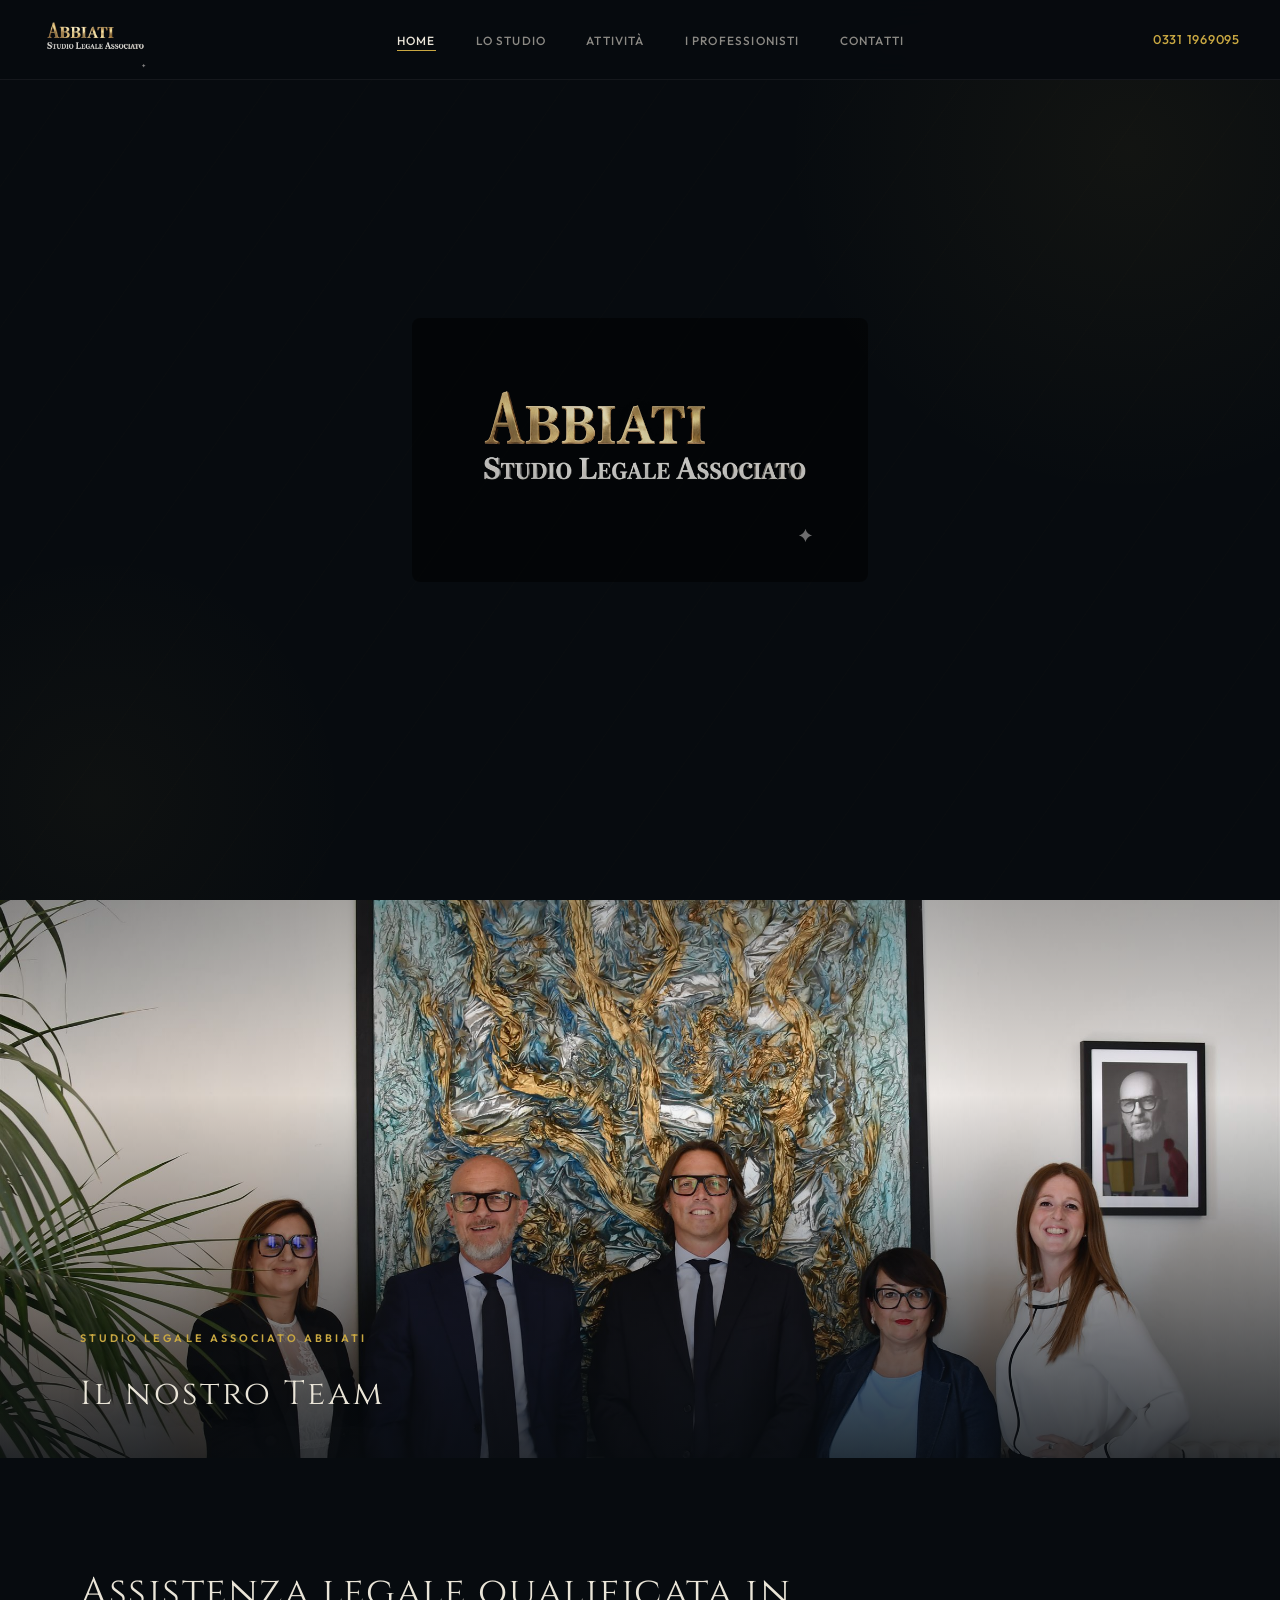
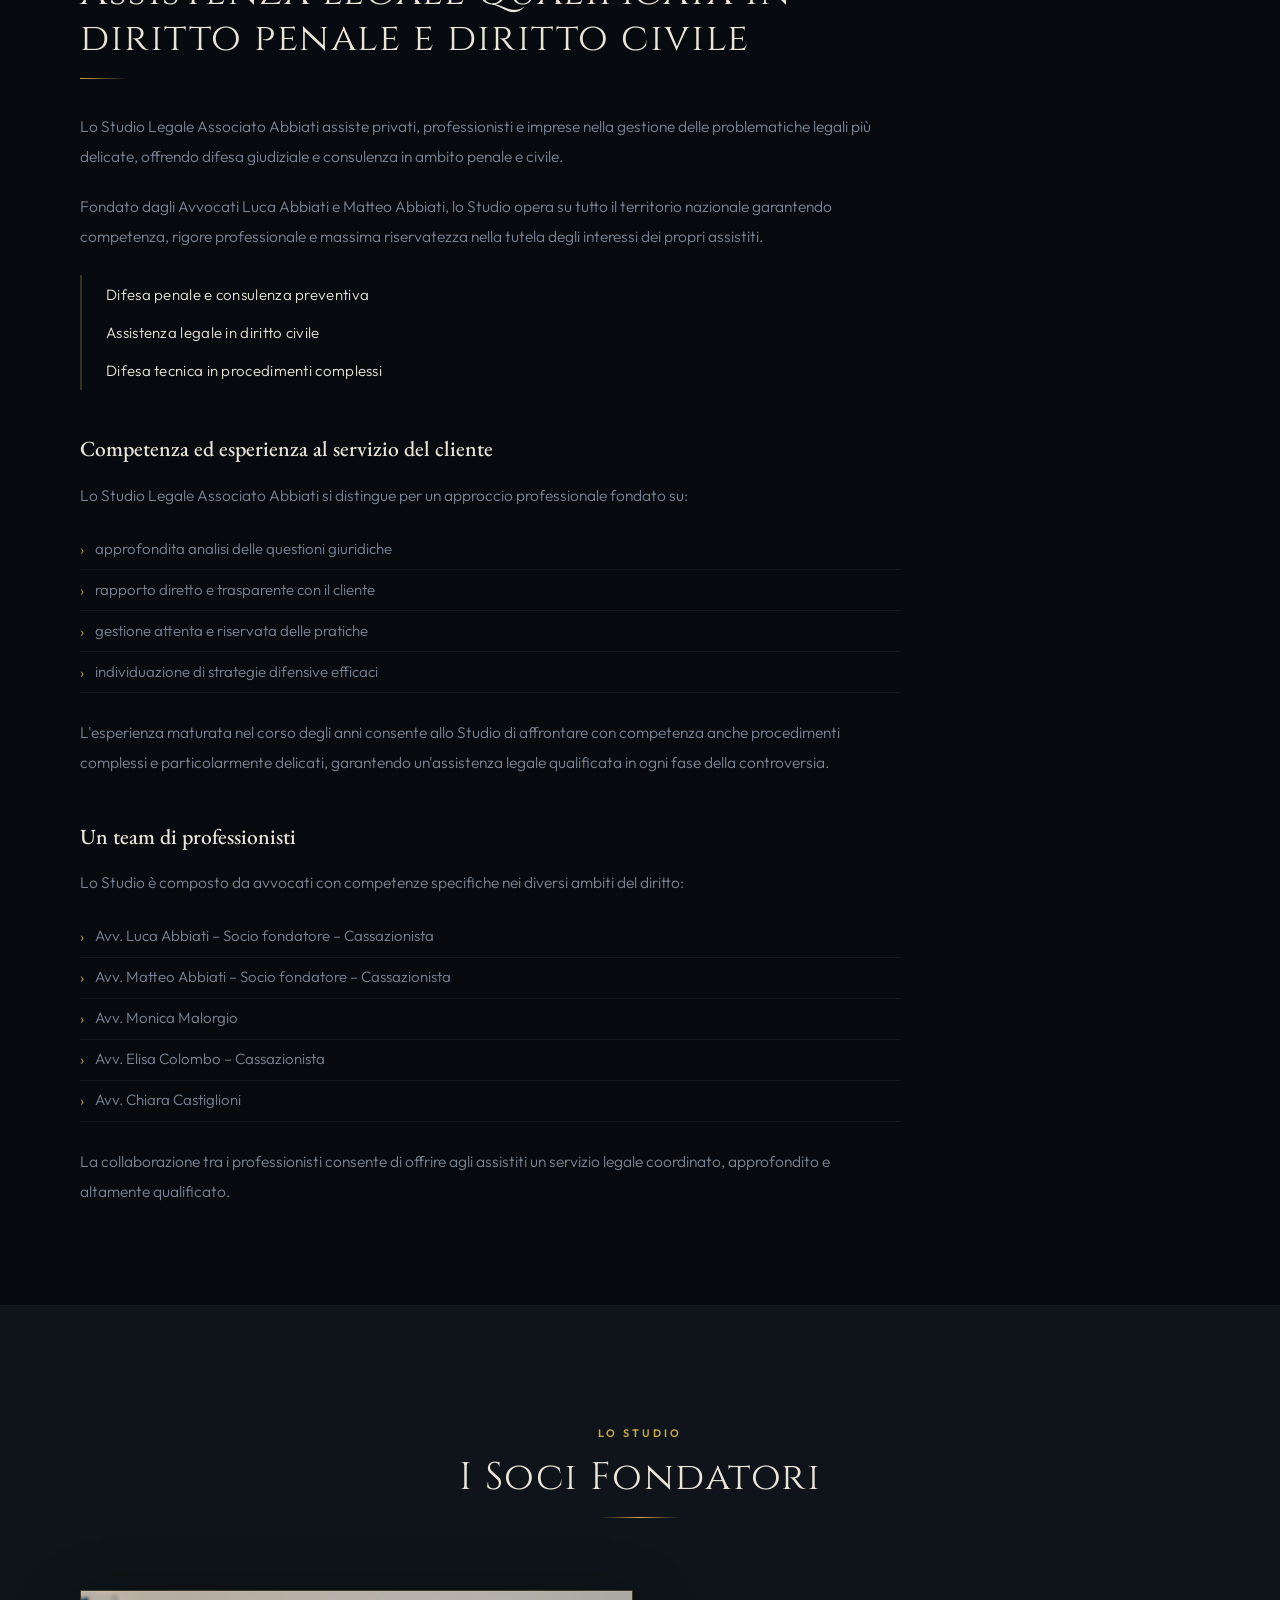
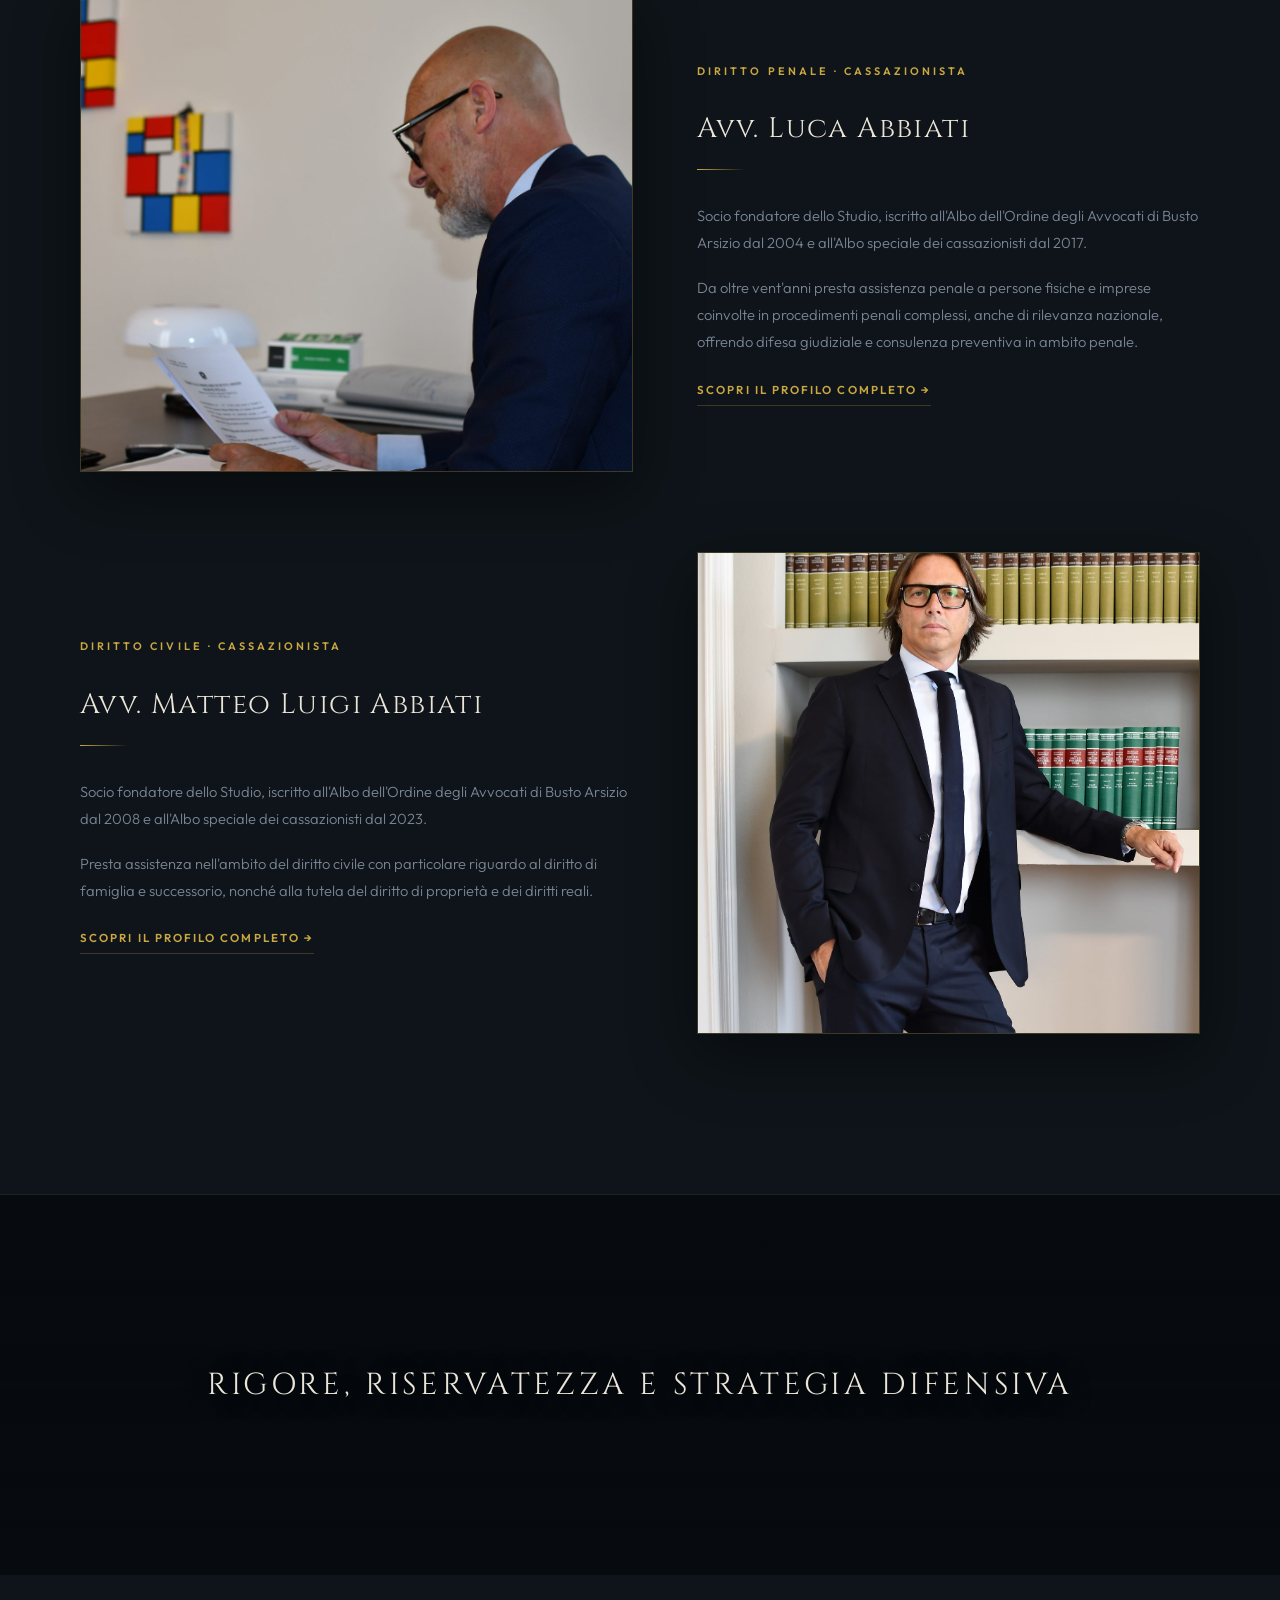
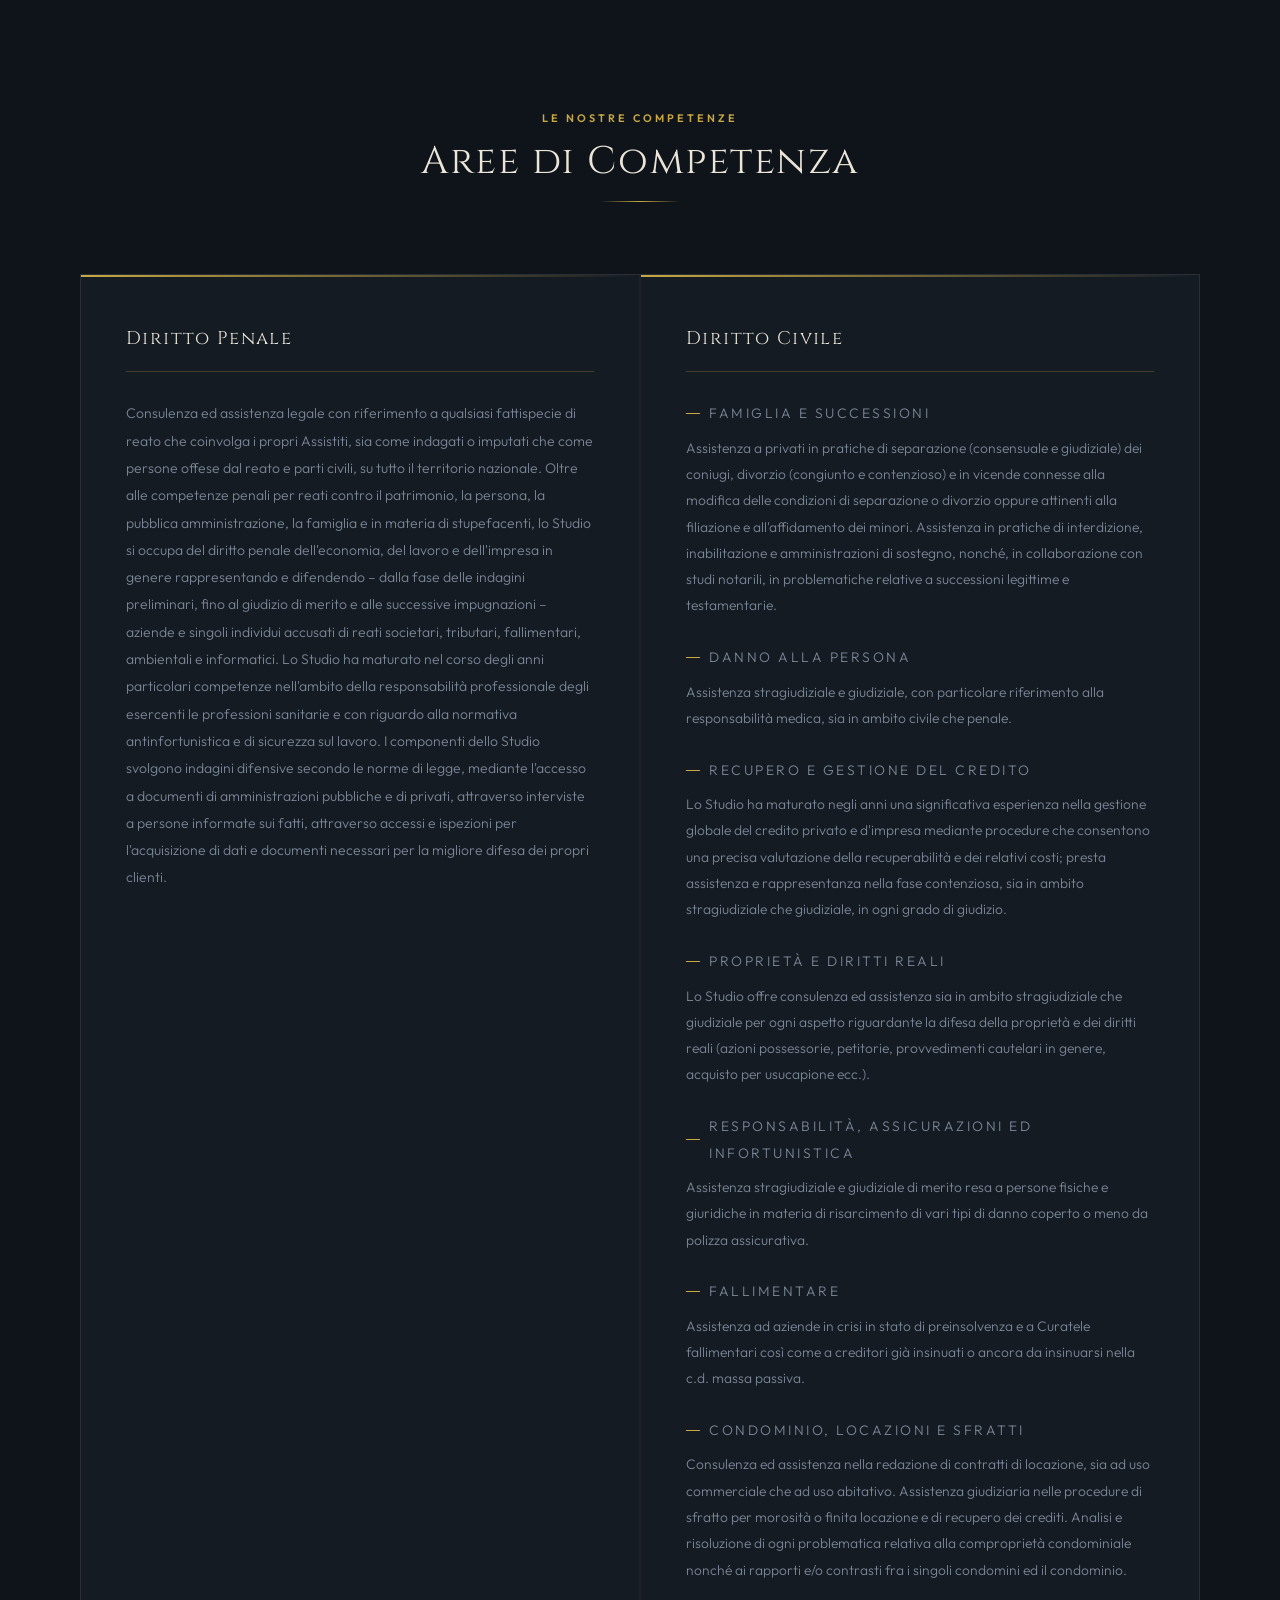
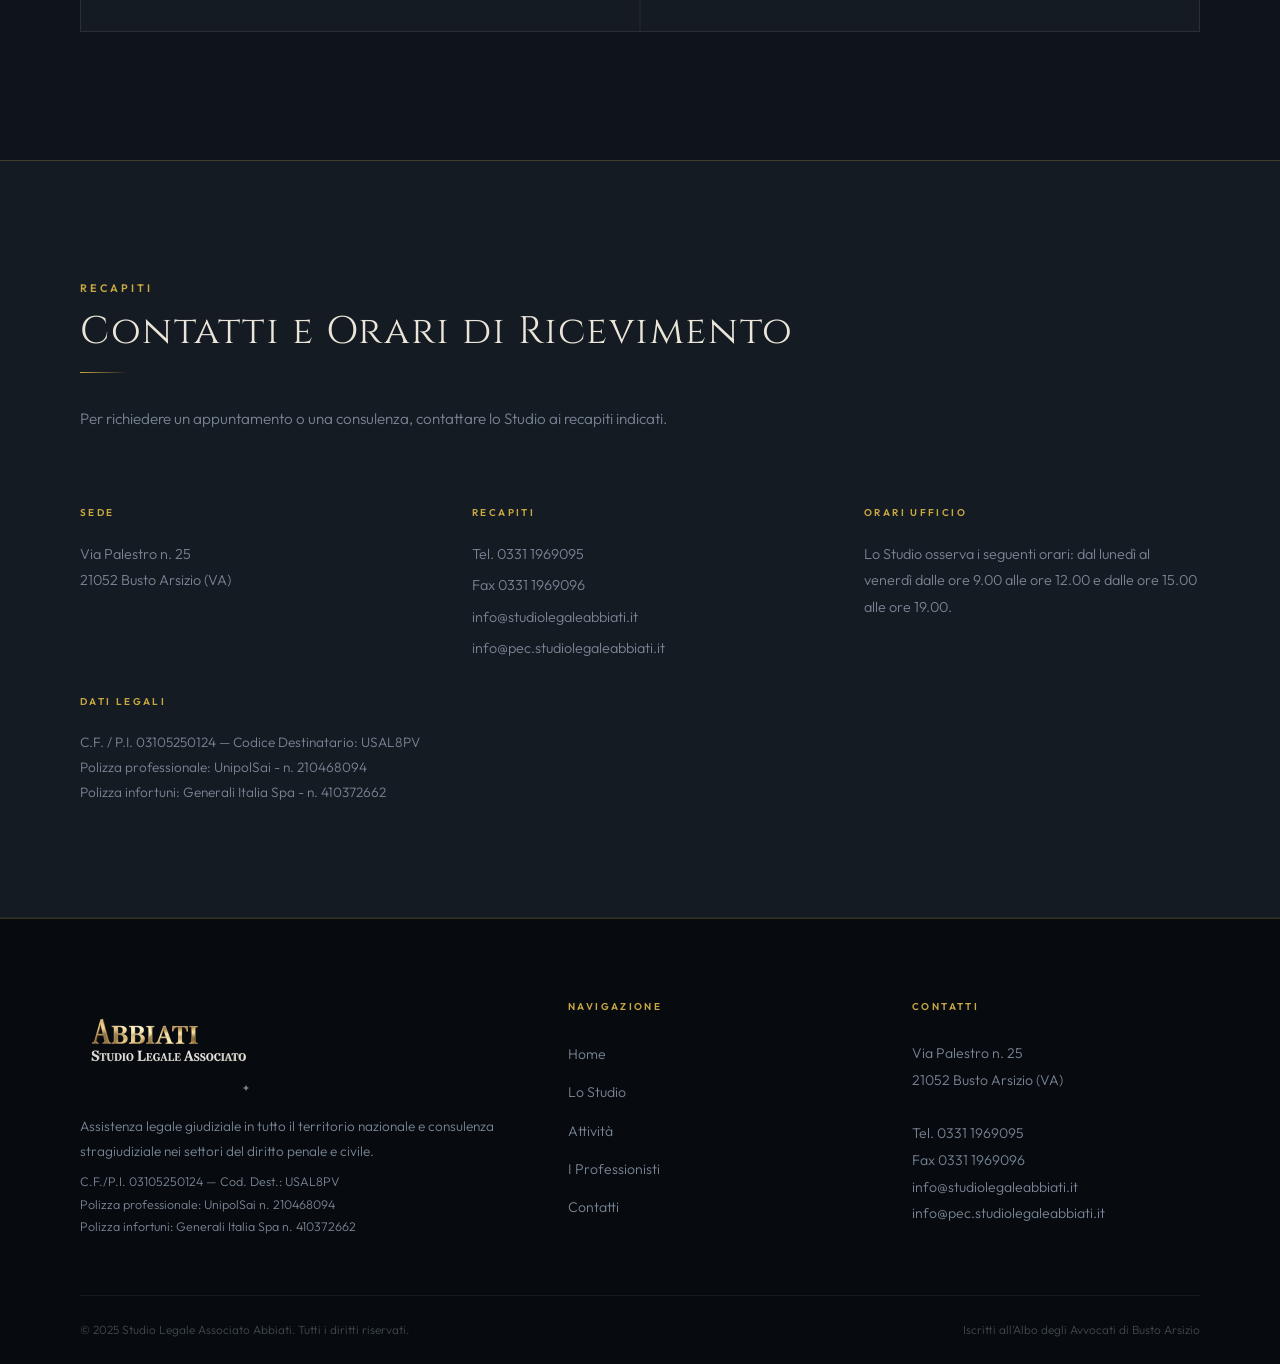
==== commit 2e00fb84: "Nuova versione sito: sezione soci fondatori, foto team e gallerie - Homepage: fascia team a tutta la" ====
--- a/bozza 3/index.html
+++ b/bozza 3/index.html
@@ -5,47 +5,9 @@
   <meta name="viewport" content="width=device-width, initial-scale=1.0" />
   <meta name="description" content="Studio Legale Associato Abbiati – Assistenza legale giudiziale e stragiudiziale in diritto penale e civile. Busto Arsizio (VA)." />
   <title>Studio Legale Associato Abbiati</title>
-  <link rel="canonical" href="https://www.studiolegaleabbiati.it/index.html" />
-  <meta name="twitter:card" content="summary" />
-  <meta name="twitter:title" content="Studio Legale Associato Abbiati" />
-  <meta name="twitter:description" content="Studio Legale Associato Abbiati – Assistenza legale giudiziale e stragiudiziale in diritto penale e civile. Busto Arsizio (VA)." />
-  <meta property="og:title" content="Studio Legale Associato Abbiati" />
-  <meta property="og:description" content="Studio Legale Associato Abbiati – Assistenza legale giudiziale e stragiudiziale in diritto penale e civile. Busto Arsizio (VA)." />
-  <meta property="og:type" content="website" />
-  <meta property="og:url" content="https://www.studiolegaleabbiati.it/index.html" />
-  <meta property="og:image" content="https://www.studiolegaleabbiati.it/restyling/Logo_transparent.png" />
   <link rel="stylesheet" href="style.css" />
-  <script type="application/ld+json">
-  {
-    "@context": "https://schema.org",
-    "@type": "LegalService",
-    "name": "Studio Legale Associato Abbiati",
-    "description": "Studio Legale Associato Abbiati – Assistenza legale giudiziale e stragiudiziale in diritto penale e civile. Busto Arsizio (VA).",
-    "url": "https://www.studiolegaleabbiati.it/index.html",
-    "mainEntityOfPage": {
-      "@type": "WebPage",
-      "@id": "https://www.studiolegaleabbiati.it/index.html"
-    },
-    "logo": "https://www.studiolegaleabbiati.it/restyling/Logo_transparent.png",
-    "image": "https://www.studiolegaleabbiati.it/restyling/Logo_transparent.png",
-    "address": {
-      "@type": "PostalAddress",
-      "streetAddress": "Via Palestro n. 25",
-      "addressLocality": "Busto Arsizio",
-      "addressRegion": "VA",
-      "postalCode": "21052",
-      "addressCountry": "IT"
-    },
-    "telephone": "+3903311969095",
-    "email": "info@studiolegaleabbiati.it",
-    "openingHours": ["Mo-Fr 09:00-12:00", "Mo-Fr 15:00-19:00"],
-    "priceRange": "€€"
-  }
-  </script>
 </head>
 <body>
-
-  <a href="#main-content" class="skip-link">Vai al contenuto</a>
 
   <!-- ══ NAVBAR ══ -->
   <nav class="navbar" role="navigation" aria-label="Navigazione principale">
@@ -70,7 +32,7 @@
   </nav>
 
   <!-- Mobile Menu -->
-  <div class="mobile-menu" role="dialog" aria-label="Menu mobile" aria-modal="true">
+  <div class="mobile-menu" role="dialog" aria-label="Menu mobile">
     <ul>
       <li><a href="index.html">Home</a></li>
       <li><a href="lo-studio.html">Lo Studio</a></li>
@@ -96,8 +58,19 @@
     </div>
   </section>
 
+  <!-- ══ IL TEAM (foto a tutta larghezza) ══ -->
+  <section class="team-band" aria-label="Il team dello Studio Legale Associato Abbiati">
+    <img src="foto/team-panoramica.jpg" alt="Il team dello Studio Legale Associato Abbiati al completo" />
+    <div class="team-band-caption">
+      <div class="container">
+        <span class="section-label">Studio Legale Associato Abbiati</span>
+        <p class="team-band-title">Il nostro Team</p>
+      </div>
+    </div>
+  </section>
+
   <!-- ══ HOME INTRO ══ -->
-  <section id="main-content" class="home-intro-section" aria-label="Presentazione Studio">
+  <section class="home-intro-section" aria-label="Presentazione Studio">
     <div class="container">
       <div class="home-intro-inner fade-in">
         <h2 class="section-title-display">Assistenza legale qualificata in diritto penale e diritto civile</h2>
@@ -110,10 +83,6 @@
           <li>Difesa tecnica in procedimenti complessi</li>
         </ul>
 
-        <figure class="home-foto">
-          <img src="foto/DSC_5455.jpg" alt="Avv. Matteo Abbiati al lavoro nel suo ufficio" loading="lazy" />
-        </figure>
-
         <h3 class="home-section-subtitle">Competenza ed esperienza al servizio del cliente</h3>
         <p>Lo Studio Legale Associato Abbiati si distingue per un approccio professionale fondato su:</p>
         <ul class="home-approach-list">
@@ -133,19 +102,66 @@
           <li>Avv. Elisa Colombo – Cassazionista</li>
           <li>Avv. Chiara Castiglioni</li>
         </ul>
-
-        <figure class="home-foto">
-          <img src="foto/DSC_5433.jpg" alt="Il team dello Studio Legale Associato Abbiati" loading="lazy" />
-        </figure>
-
         <p>La collaborazione tra i professionisti consente di offrire agli assistiti un servizio legale coordinato, approfondito e altamente qualificato.</p>
-
-        <div class="foto-row">
-          <img src="foto/DSC_5494.jpg" alt="Targa in ottone dello Studio Legale Abbiati" loading="lazy" />
-          <img src="foto/DSC_5458.jpg" alt="Avv. Matteo Abbiati alla scrivania" loading="lazy" />
-          <img src="foto/DSC_5488.jpg" alt="Avv. Luca Abbiati alla scrivania" loading="lazy" />
-        </div>
-      </div>
+      </div>
+    </div>
+  </section>
+
+  <!-- ══ SOCI FONDATORI ══ -->
+  <section class="founders-section" id="soci-fondatori" aria-label="I soci fondatori">
+    <div class="container">
+      <div class="services-header">
+        <span class="section-label">Lo Studio</span>
+        <h2 class="section-title-display">I Soci Fondatori</h2>
+        <div class="divider center"></div>
+      </div>
+    </div>
+
+    <div class="container">
+
+      <!-- LUCA ABBIATI -->
+      <div class="founder-row fade-in">
+        <div class="founder-photo">
+          <img src="foto/luca-mondrian.jpg" alt="Avv. Luca Abbiati al lavoro nel suo ufficio" loading="lazy" />
+        </div>
+        <div class="founder-text">
+          <span class="section-label">Diritto Penale · Cassazionista</span>
+          <h3>Avv. Luca Abbiati</h3>
+          <div class="divider"></div>
+          <p>Socio fondatore dello Studio, iscritto all'Albo dell'Ordine degli Avvocati di
+          Busto Arsizio dal 2004 e all'Albo speciale dei cassazionisti dal 2017.</p>
+          <p>Da oltre vent'anni presta assistenza penale a persone fisiche e imprese
+          coinvolte in procedimenti penali complessi, anche di rilevanza nazionale,
+          offrendo difesa giudiziale e consulenza preventiva in ambito penale.</p>
+          <a class="founder-link" href="i-professionisti.html">Scopri il profilo completo</a>
+        </div>
+      </div>
+
+      <!-- MATTEO ABBIATI -->
+      <div class="founder-row reverse fade-in">
+        <div class="founder-photo">
+          <img src="foto/matteo-ritratto.jpg" alt="Avv. Matteo Luigi Abbiati nella biblioteca dello Studio" loading="lazy" />
+        </div>
+        <div class="founder-text">
+          <span class="section-label">Diritto Civile · Cassazionista</span>
+          <h3>Avv. Matteo Luigi Abbiati</h3>
+          <div class="divider"></div>
+          <p>Socio fondatore dello Studio, iscritto all'Albo dell'Ordine degli Avvocati di
+          Busto Arsizio dal 2008 e all'Albo speciale dei cassazionisti dal 2023.</p>
+          <p>Presta assistenza nell'ambito del diritto civile con particolare riguardo al
+          diritto di famiglia e successorio, nonché alla tutela del diritto di proprietà
+          e dei diritti reali.</p>
+          <a class="founder-link" href="i-professionisti.html">Scopri il profilo completo</a>
+        </div>
+      </div>
+
+    </div>
+  </section>
+
+  <!-- ══ FASCIA FOTOGRAFICA ══ -->
+  <section class="photo-band" aria-label="Lo Studio al lavoro">
+    <div class="photo-band-content">
+      <p class="photo-band-text">Rigore, riservatezza e strategia difensiva</p>
     </div>
   </section>
 
@@ -250,35 +266,14 @@
     </div>
   </section>
 
-  <!-- ══ GALLERIA FOTO ══ -->
-  <section class="galleria-section" aria-label="Galleria fotografica dello studio">
-    <span class="section-label">Lo Studio</span>
-    <div class="galleria-strip">
-      <div class="galleria-track">
-        <img src="foto/DSC_5446.jpg" alt="Avv. Matteo Abbiati negli ambienti dello studio" loading="lazy" />
-        <img src="foto/DSC_5461.jpg" alt="Avv. Matteo Abbiati al lavoro alla scrivania" loading="lazy" />
-        <img src="foto/DSC_5495.jpg" alt="Targa dello Studio Legale Avv. Luca Abbiati e Avv. Matteo Abbiati" loading="lazy" />
-        <img src="foto/DSC_5440.jpg" alt="I professionisti dello Studio Legale Abbiati" loading="lazy" />
-        <img src="foto/DSC_5486.jpg" alt="Avv. Luca Abbiati alla scrivania con la biblioteca giuridica" loading="lazy" />
-        <img src="foto/DSC_5500.jpg" alt="Vetrata con il nome dello Studio Legale Abbiati" loading="lazy" />
-        <img src="foto/DSC_5446.jpg" alt="" aria-hidden="true" loading="lazy" />
-        <img src="foto/DSC_5461.jpg" alt="" aria-hidden="true" loading="lazy" />
-        <img src="foto/DSC_5495.jpg" alt="" aria-hidden="true" loading="lazy" />
-        <img src="foto/DSC_5440.jpg" alt="" aria-hidden="true" loading="lazy" />
-        <img src="foto/DSC_5486.jpg" alt="" aria-hidden="true" loading="lazy" />
-        <img src="foto/DSC_5500.jpg" alt="" aria-hidden="true" loading="lazy" />
-      </div>
-    </div>
-  </section>
-
   <!-- ══ CONTATTI E ORARI ══ -->
   <section class="contatti-formali" aria-label="Contatti e orari di ricevimento">
     <div class="container">
-      <div class="services-header services-header-left">
+      <div class="services-header" style="text-align:left;">
         <span class="section-label">Recapiti</span>
         <h2 class="section-title-display">Contatti e Orari di Ricevimento</h2>
         <div class="divider"></div>
-        <p class="max-w-620 color-text-dim-95">
+        <p style="max-width:620px;color:var(--text-dim);font-size:0.95rem;font-weight:300;line-height:1.85;">
           Per richiedere un appuntamento o una consulenza, contattare lo Studio
           ai recapiti indicati.
         </p>
@@ -298,9 +293,9 @@
           <h3>Recapiti</h3>
           <address>
             <a href="tel:03311969095">Tel. 0331 1969095</a>
-            <span class="display-block mt-03">Fax 0331 1969096</span>
-            <a href="mailto:info@studiolegaleabbiati.it" class="email-link mt-03">info@studiolegaleabbiati.it</a>
-            <a href="mailto:info@pec.studiolegaleabbiati.it" class="email-link mt-03">info@pec.studiolegaleabbiati.it</a>
+            <span style="display:block;margin-top:0.3rem;">Fax 0331 1969096</span>
+            <a href="mailto:info@studiolegaleabbiati.it" style="margin-top:0.3rem;">info@studiolegaleabbiati.it</a>
+            <a href="mailto:info@pec.studiolegaleabbiati.it" style="margin-top:0.3rem;">info@pec.studiolegaleabbiati.it</a>
           </address>
         </div>
 
@@ -314,7 +309,7 @@
 
       </div>
 
-      <div class="contatti-formali-grid fade-in contact-grid-1 mt-2">
+      <div class="contatti-formali-grid fade-in" style="margin-top:2rem;grid-template-columns:1fr;">
         <div class="contatti-formali-block recapiti-legali-block">
           <h3>Dati Legali</h3>
           <p>
@@ -336,7 +331,7 @@
           <img src="restyling/Logo_transparent.png" alt="Abbiati Studio Legale Associato" class="footer-logo-img" />
           <p>Assistenza legale giudiziale in tutto il territorio nazionale e consulenza
           stragiudiziale nei settori del diritto penale e civile.</p>
-          <p class="mt-05 font-size-78">C.F./P.I. 03105250124 &mdash; Cod. Dest.: USAL8PV<br>Polizza professionale: UnipolSai n. 210468094<br>Polizza infortuni: Generali Italia Spa n. 410372662</p>
+          <p style="margin-top:0.5rem;font-size:0.78rem;">C.F./P.I. 03105250124 &mdash; Cod. Dest.: USAL8PV<br>Polizza professionale: UnipolSai n. 210468094<br>Polizza infortuni: Generali Italia Spa n. 410372662</p>
         </div>
         <div class="footer-col">
           <h4>Navigazione</h4>
--- a/bozza 3/style.css
+++ b/bozza 3/style.css
@@ -973,126 +973,6 @@
   font-weight: 300;
 }
 
-/* ── FOTO NELLE SCHEDE DEI PROFESSIONISTI ── */
-.socio-photo-xl img,
-.collaboratore-photo img {
-  width: 100%;
-  height: 100%;
-  object-fit: cover;
-  border-radius: 50%;
-  display: block;
-}
-
-/* ── FOTO NELLA HOMEPAGE ── */
-.home-foto {
-  margin: 2.5rem 0;
-}
-
-.home-foto img {
-  width: 100%;
-  height: auto;
-  display: block;
-  border: 1px solid var(--gold-border);
-  filter: saturate(0.92);
-}
-
-.foto-row {
-  display: grid;
-  grid-template-columns: repeat(3, 1fr);
-  gap: 1.2rem;
-  margin: 3rem 0 0;
-}
-
-.foto-row img {
-  width: 100%;
-  height: 260px;
-  object-fit: cover;
-  display: block;
-  border: 1px solid var(--gold-border);
-  filter: saturate(0.92);
-  transition: filter var(--transition);
-}
-
-.foto-row img:hover { filter: saturate(1); }
-
-@media (max-width: 768px) {
-  .foto-row { grid-template-columns: 1fr; }
-  .foto-row img { height: 220px; }
-}
-
-/* ── GALLERIA FOTO A SCORRIMENTO ── */
-.galleria-section {
-  padding: 5rem 0;
-  background: var(--deep);
-  border-top: 1px solid var(--gold-border);
-  border-bottom: 1px solid var(--border);
-  overflow: hidden;
-}
-
-.galleria-section .section-label {
-  display: block;
-  text-align: center;
-  margin-bottom: 2.5rem;
-}
-
-.galleria-strip {
-  overflow: hidden;
-  position: relative;
-}
-
-/* dissolvenza laterale sui bordi */
-.galleria-strip::before,
-.galleria-strip::after {
-  content: '';
-  position: absolute;
-  top: 0; bottom: 0;
-  width: 80px;
-  z-index: 2;
-  pointer-events: none;
-}
-.galleria-strip::before { left: 0; background: linear-gradient(to right, var(--deep), transparent); }
-.galleria-strip::after  { right: 0; background: linear-gradient(to left, var(--deep), transparent); }
-
-.galleria-track {
-  display: flex;
-  gap: 1.2rem;
-  width: max-content;
-  animation: galleriaScroll 60s linear infinite;
-}
-
-.galleria-strip:hover .galleria-track { animation-play-state: paused; }
-
-/* il contenuto è duplicato due volte nell'HTML: -50% = un giro completo senza stacchi */
-@keyframes galleriaScroll {
-  from { transform: translateX(0); }
-  to   { transform: translateX(-50%); }
-}
-
-.galleria-track img {
-  height: 320px;
-  width: auto;
-  flex-shrink: 0;
-  object-fit: cover;
-  border: 1px solid var(--gold-border);
-  filter: saturate(0.92);
-  transition: filter var(--transition);
-}
-
-.galleria-track img:hover { filter: saturate(1); }
-
-@media (max-width: 768px) {
-  .galleria-track img { height: 240px; }
-}
-
-@media (max-width: 480px) {
-  .galleria-track img { height: 200px; }
-}
-
-@media (prefers-reduced-motion: reduce) {
-  .galleria-track { animation: none; }
-  .galleria-strip { overflow-x: auto; }
-}
-
 /* ── ACCESSIBILITÀ: FOCUS-VISIBLE ── */
 a:focus-visible,
 button:focus-visible,
@@ -1108,362 +988,297 @@
   outline-offset: 4px;
 }
 
-.skip-link {
-
-  position: absolute;
-  top: -40px;
-  left: 0;
-  background: var(--gold);
-  color: var(--ink);
-  padding: 8px 16px;
-  z-index: 10000;
-  font-size: 0.8rem;
-  font-weight: 600;
-  text-transform: uppercase;
-  letter-spacing: 0.1em;
-  transition: top 0.3s;
-  border-radius: 0 0 4px 0;
-
-}
-
-.skip-link:focus {
- top: 0; 
-}
-
-.mt-03 {
- margin-top: 0.3rem; 
-}
-
-.mt-05 {
- margin-top: 0.5rem; 
-}
-
-.mt-2 {
- margin-top: 2rem; 
-}
-
-.mb-0 {
- margin-bottom: 0; 
-}
-
-.mb-02 {
- margin-bottom: 0.2rem; 
-}
-
-.mb-04 {
- margin-bottom: 0.4rem; 
-}
-
-.mb-06 {
- margin-bottom: 0.6rem; 
-}
-
-.mb-12 {
- margin-bottom: 1.2rem; 
-}
-
-.mb-15 {
- margin-bottom: 1.5rem; 
-}
-
-.pt-12 {
- padding-top: 1.2rem; 
-}
-
-.bt-1 {
- border-top: 1px solid var(--border); 
-}
-
-.text-center {
- text-align: center; 
-}
-
-.text-left {
- text-align: left; 
-}
-
-.display-block {
- display: block; 
-}
-
-.font-size-78 {
- font-size: 0.78rem; 
-}
-
-.font-size-82 {
- font-size: 0.82rem; 
-}
-
-.font-size-6 {
- font-size: 0.6rem; 
-}
-
-.font-size-9 {
- font-size: 0.9rem; 
-}
-
-.color-text-dim {
- color: var(--text-dim); 
-}
-
-.color-cream {
- color: var(--cream); 
-}
-
-.font-weight-300 {
- font-weight: 300; 
-}
-
-.font-weight-600 {
- font-weight: 600; 
-}
-
-.lh-175 {
- line-height: 1.75; 
-}
-
-.lh-185 {
- line-height: 1.85; 
-}
-
-.max-w-620 {
- max-width: 620px; 
-}
-
-.page-title {
-
+/* ── SOCI FONDATORI (homepage, blocchi editoriali alternati) ── */
+.founders-section {
+  padding: 7rem 0 5rem;
+  background: var(--deep);
+  border-bottom: 1px solid var(--border);
+}
+
+.founder-row {
+  display: grid;
+  grid-template-columns: 1.1fr 1fr;
+  gap: 4rem;
+  align-items: center;
+  margin-bottom: 5rem;
+}
+
+.founder-row.reverse .founder-photo { order: 2; }
+.founder-row.reverse .founder-text  { order: 1; }
+
+.founder-photo {
+  overflow: hidden;
+  border: 1px solid var(--gold-border);
+  box-shadow: 0 20px 60px rgba(0,0,0,0.45);
+}
+
+.founder-photo img {
+  display: block;
+  width: 100%;
+  height: 480px;
+  object-fit: cover;
+  transition: transform 1.2s cubic-bezier(0.22, 1, 0.36, 1);
+}
+
+.founder-row:hover .founder-photo img { transform: scale(1.045); }
+
+.founder-text h3 {
   font-family: var(--font-display);
+  font-size: clamp(1.4rem, 2.2vw, 2rem);
+  color: var(--cream);
   font-weight: normal;
-  letter-spacing: 0.06em;
-
-}
-
-.page-subtitle {
-
-  font-family: var(--font-display);
-  font-size: clamp(1.5rem, 2.5vw, 2.2rem);
-  color: var(--cream);
-  font-weight: normal;
-  letter-spacing: 0.06em;
-  margin: 0.5rem 0 0;
-
-}
-
-.studio-list {
-
-  list-style: none;
-  padding: 0;
-  margin: 0.8rem 0 0;
-  border-left: 2px solid rgba(201,168,66,0.25);
-  padding-left: 1.2rem;
-
-}
-
-.studio-list-item {
-
-  padding: 0.3rem 0;
-  font-size: 0.94rem;
-  color: var(--text-dim);
-  font-weight: 300;
-
-}
-
-.activity-list {
-
-  list-style: none;
-  padding: 0;
-  margin: 0.5rem 0 1rem 0;
-  border-left: 2px solid rgba(201,168,66,0.25);
-  padding-left: 1.2rem;
-
-}
-
-.activity-list-item {
-
-  padding: 0.25rem 0;
-  font-size: 0.9rem;
-  color: var(--text-dim);
-  font-weight: 300;
-
-}
-
-.contact-grid {
-
-  display: grid;
-  grid-template-columns: 1fr 1fr 1fr;
-  gap: 3.5rem;
-  margin-top: 0;
-
-}
-
-.contact-grid-2 {
-
-  display: grid;
-  grid-template-columns: 1fr 1fr;
-  gap: 3.5rem;
-  margin-top: 0;
-
-}
-
-.contact-grid-1 {
-
-  display: grid;
-  grid-template-columns: 1fr;
-  gap: 3.5rem;
-  margin-top: 2rem;
-
-}
-
-.info-block p {
-
-  font-style: normal;
-  font-size: 0.85rem;
+  letter-spacing: 0.05em;
+  margin: 0.8rem 0 0.5rem;
+}
+
+.founder-text p {
+  font-size: 0.92rem;
   color: var(--text-dim);
   line-height: 1.85;
   font-weight: 300;
-
-}
-
-.professionista-info {
-
-  border-top: 1px solid var(--border);
-  padding-top: 1.2rem;
-  text-align: left;
-
-}
-
-.professionista-label {
-
-  font-size: 0.6rem;
-  letter-spacing: 0.2em;
+  margin-bottom: 1.1rem;
+}
+
+.founder-link {
+  display: inline-block;
+  margin-top: 0.4rem;
+  font-size: 0.72rem;
+  letter-spacing: 0.18em;
   text-transform: uppercase;
   color: var(--gold);
   font-weight: 600;
-  margin-bottom: 0.6rem;
-
-}
-
-.professionista-data {
-
-  font-size: 0.78rem;
-  color: var(--text-dim);
-  margin-bottom: 0.4rem;
-  font-weight: 300;
-
-}
-
-.professionista-email {
-
-  font-size: 0.82rem;
-  color: var(--text-dim);
+  border-bottom: 1px solid var(--gold-border);
+  padding-bottom: 0.35rem;
+  transition: color var(--transition), border-color var(--transition);
+}
+
+.founder-link::after {
+  content: ' →';
+}
+
+.founder-link:hover {
+  color: var(--gold-light);
+  border-color: var(--gold);
+}
+
+/* ── FASCIA FOTOGRAFICA PARALLAX (homepage) ── */
+.photo-band {
+  position: relative;
+  min-height: 380px;
+  background-image: url('foto/matteo-lampada.jpg');
+  background-size: cover;
+  background-position: center 35%;
+  background-attachment: fixed;
+  display: flex;
+  align-items: center;
+  justify-content: center;
+}
+
+.photo-band::before {
+  content: '';
+  position: absolute;
+  inset: 0;
+  background: linear-gradient(to bottom, rgba(7,11,15,0.72), rgba(7,11,15,0.45), rgba(7,11,15,0.72));
+}
+
+.photo-band-content {
+  position: relative;
+  text-align: center;
+  padding: 3rem 1.5rem;
+}
+
+.photo-band-text {
+  font-family: var(--font-display);
+  font-size: clamp(1.2rem, 2.4vw, 1.9rem);
+  color: var(--cream);
+  letter-spacing: 0.12em;
+  text-transform: uppercase;
+  text-shadow: 0 2px 24px rgba(0,0,0,0.7);
+}
+
+/* ── FOTO PROFILO SOCI (pagina professionisti) ── */
+.socio-photo-xl img {
+  width: 100%;
+  height: 100%;
+  object-fit: cover;
+  border-radius: 50%;
+}
+
+.collaboratore-photo img {
+  width: 100%;
+  height: 100%;
+  object-fit: cover;
+  border-radius: 50%;
   display: block;
-  transition: color 0.3s;
-  margin-bottom: 0.2rem;
-
-}
-
-.professionista-email:hover {
- color: var(--gold-light); 
-}
-
-.footer-legal-text {
-
-  margin-top: 0.5rem;
-  font-size: 0.78rem;
-
-}
-
-.role-badge-margin {
-
-  margin: 0.6rem 0 1.5rem;
-  display: inline-block;
-
-}
-
-.color-text-dim-95 {
-
-  color: var(--text-dim);
-  font-size: 0.95rem;
-  font-weight: 300;
-  line-height: 1.85;
-
-}
-
-.font-serif-17 {
-
-  font-family: var(--font-serif);
-  font-size: 1.7rem;
-
-}
-
-.attivita-header-h2 {
-
-  font-family: var(--font-display);
-  font-size: clamp(1.5rem, 2.5vw, 2.2rem);
-  color: var(--cream);
-  font-weight: normal;
-  letter-spacing: 0.06em;
-  border: none;
-  padding: 0;
-  margin: 0.5rem 0 0;
-
-}
-
-.services-header-left {
- text-align: left; 
-}
-
-.email-link,
-.phone-link {
-
-  color: var(--text-dim);
+}
+
+/* ── GALLERIA SOCI con lightbox ── */
+.socio-gallery {
+  display: grid;
+  grid-template-columns: 1fr 1fr;
+  gap: 0.8rem;
+  margin-top: 1.6rem;
+}
+
+.socio-gallery img {
   display: block;
-  transition: color var(--transition);
-
-}
-
-.email-link:hover,
-.phone-link:hover {
- color: var(--gold-light); 
-}
-
-.back-to-top {
-
+  width: 100%;
+  aspect-ratio: 3 / 2;
+  object-fit: cover;
+  border: 1px solid var(--border);
+  cursor: pointer;
+  transition: transform var(--transition), border-color var(--transition), opacity var(--transition);
+}
+
+.socio-gallery img:hover {
+  transform: scale(1.03);
+  border-color: var(--gold-border);
+  opacity: 0.92;
+}
+
+/* ── LIGHTBOX ── */
+.lightbox-overlay {
   position: fixed;
-  bottom: 2rem;
-  right: 2rem;
-  width: 44px;
-  height: 44px;
-  background: var(--surface);
-  border: 1px solid var(--gold-border);
-  color: var(--gold);
+  inset: 0;
+  background: rgba(7,11,15,0.94);
   display: flex;
   align-items: center;
   justify-content: center;
-  cursor: pointer;
+  z-index: 2000;
   opacity: 0;
   visibility: hidden;
-  transition: opacity 0.3s, visibility 0.3s, background 0.3s;
-  z-index: 999;
-  font-size: 1.2rem;
-  border-radius: 4px;
-
-}
-
-.back-to-top.visible {
-
+  transition: opacity 0.35s ease, visibility 0.35s ease;
+  padding: 3rem 1.5rem;
+}
+
+.lightbox-overlay.open {
   opacity: 1;
   visibility: visible;
-
-}
-
-.back-to-top:hover {
- background: var(--surface-2); 
+}
+
+.lightbox-overlay img {
+  max-width: min(1100px, 92vw);
+  max-height: 86vh;
+  object-fit: contain;
+  border: 1px solid var(--gold-border);
+  box-shadow: 0 30px 90px rgba(0,0,0,0.8);
+  transform: scale(0.96);
+  transition: transform 0.35s ease;
+}
+
+.lightbox-overlay.open img { transform: scale(1); }
+
+.lightbox-close {
+  position: absolute;
+  top: 1.2rem;
+  right: 1.6rem;
+  background: none;
+  border: none;
+  color: var(--cream);
+  font-size: 2.4rem;
+  line-height: 1;
+  cursor: pointer;
+  transition: color var(--transition);
+}
+
+.lightbox-close:hover { color: var(--gold-light); }
+
+/* ── FASCIA TEAM A TUTTA LARGHEZZA ── */
+.team-band {
+  position: relative;
+  overflow: hidden;
+  background: var(--ink);
+}
+
+.team-band img {
+  display: block;
+  width: 100%;
+  height: clamp(420px, 62vh, 680px);
+  object-fit: cover;
+  object-position: center 32%;
+}
+
+.team-band-compact img {
+  height: clamp(340px, 46vh, 520px);
+}
+
+.team-band::after {
+  content: '';
+  position: absolute;
+  inset: 0;
+  background: linear-gradient(to bottom, rgba(7,11,15,0.28) 0%, rgba(7,11,15,0) 35%, rgba(7,11,15,0.82) 100%);
+  pointer-events: none;
+}
+
+.team-band-caption {
+  position: absolute;
+  left: 0; right: 0; bottom: 0;
+  padding: 2.2rem 0;
+  z-index: 2;
+}
+
+.team-band-title {
+  font-family: var(--font-display);
+  font-size: clamp(1.3rem, 2.6vw, 2.1rem);
+  color: var(--cream);
+  letter-spacing: 0.08em;
+  margin-top: 0.4rem;
+  text-shadow: 0 2px 20px rgba(0,0,0,0.7);
+}
+
+/* ── COPPIA FOTO TEAM (pagina Lo Studio) ── */
+.studio-photo-duo {
+  display: grid;
+  grid-template-columns: 1fr 1fr;
+  gap: 1.4rem;
+}
+
+.studio-photo-duo figure {
+  margin: 0;
+  overflow: hidden;
+  border: 1px solid var(--gold-border);
+}
+
+.studio-photo-duo img {
+  display: block;
+  width: 100%;
+  aspect-ratio: 3 / 2;
+  object-fit: cover;
+  transition: transform 1.2s cubic-bezier(0.22, 1, 0.36, 1);
+}
+
+.studio-photo-duo figure:hover img { transform: scale(1.04); }
+
+.studio-photo-duo figcaption {
+  padding: 0.9rem 1.1rem;
+  font-size: 0.72rem;
+  letter-spacing: 0.14em;
+  text-transform: uppercase;
+  color: var(--text-dim);
+  font-weight: 300;
+  border-top: 1px solid var(--border);
 }
 
 @media (max-width: 768px) {
-
-  .contact-grid,
-  .contact-grid-2 { grid-template-columns: 1fr; gap: 2rem; }
-
-}
+  .studio-photo-duo { grid-template-columns: 1fr; }
+  .team-band img { height: 320px; }
+  .team-band-compact img { height: 280px; }
+}
+
+/* ── RESPONSIVE SOCI FONDATORI ── */
+@media (max-width: 1100px) {
+  .founder-row { gap: 2.5rem; }
+  .founder-photo img { height: 400px; }
+}
+
+@media (max-width: 768px) {
+  .founder-row {
+    grid-template-columns: 1fr;
+    gap: 1.8rem;
+    margin-bottom: 4rem;
+  }
+  .founder-row.reverse .founder-photo { order: 0; }
+  .founder-row.reverse .founder-text  { order: 1; }
+  .founder-photo img { height: 320px; }
+  .photo-band { background-attachment: scroll; min-height: 300px; }
+}
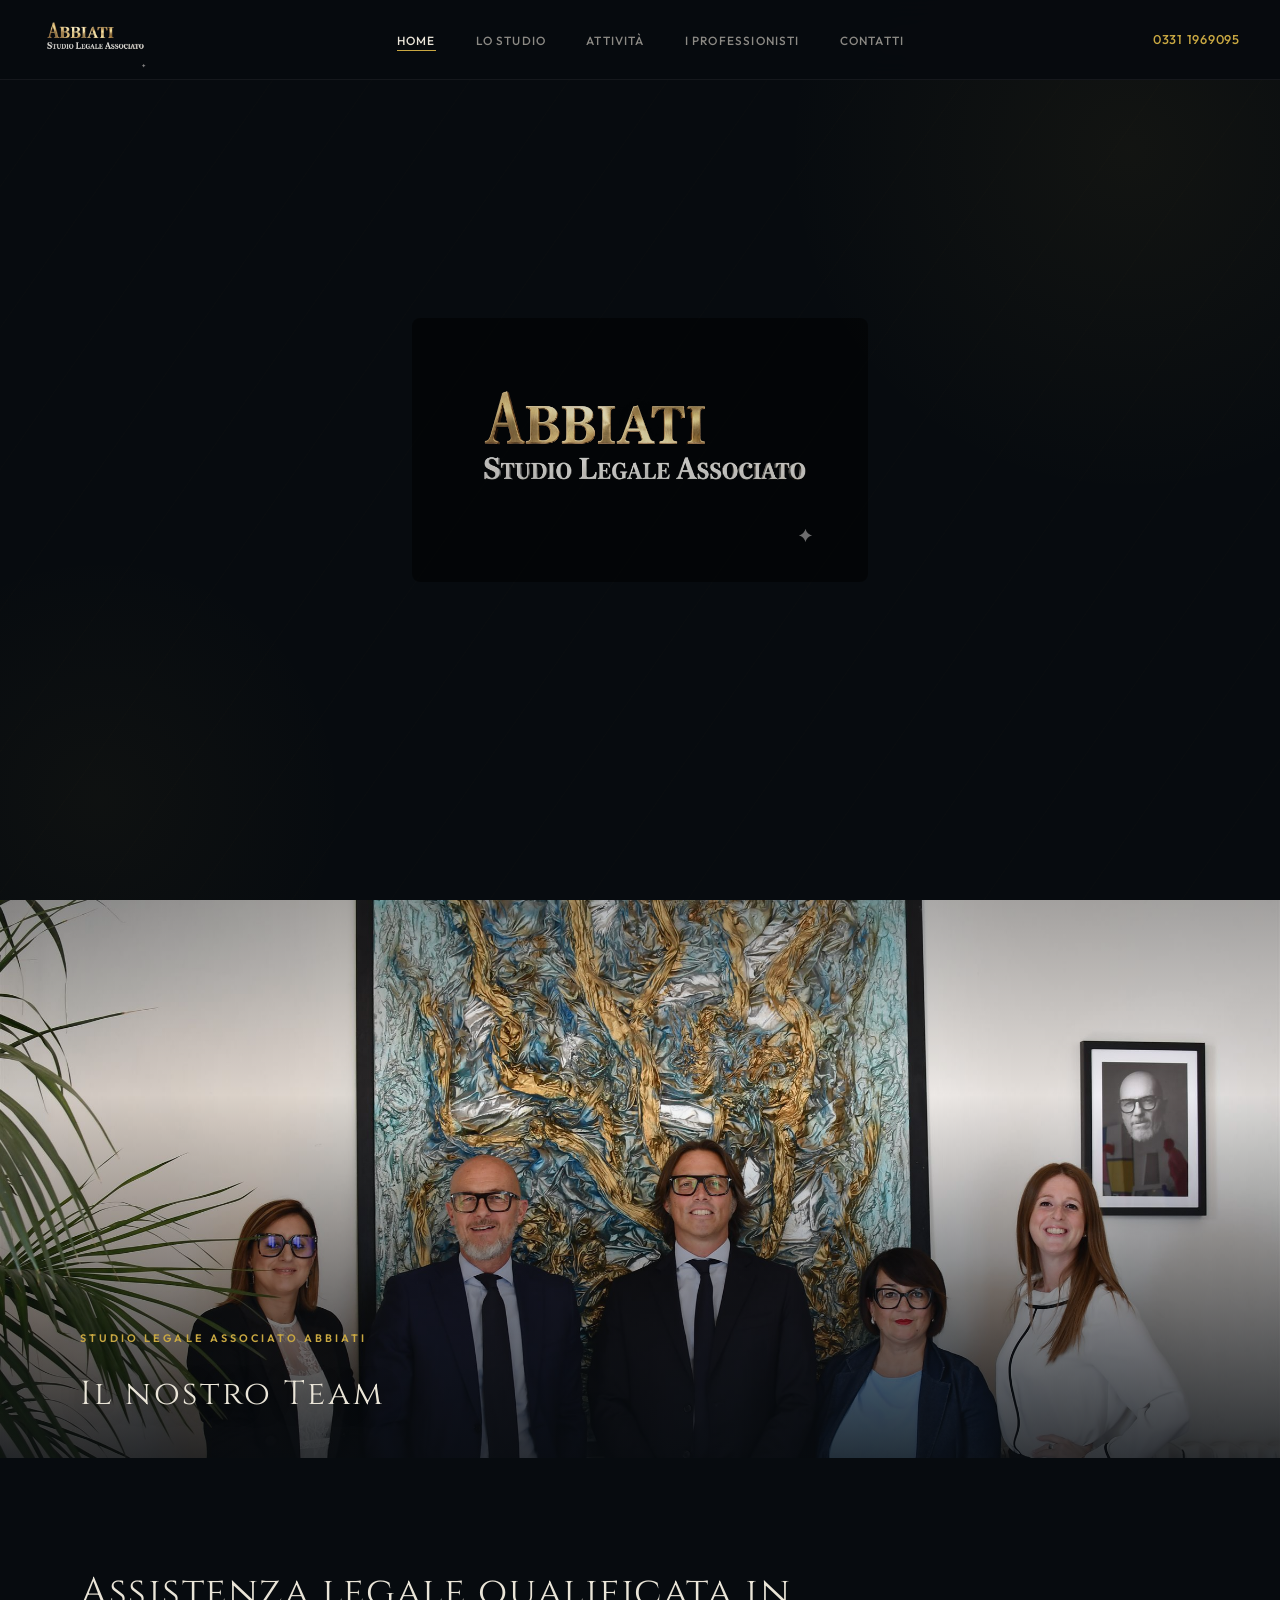
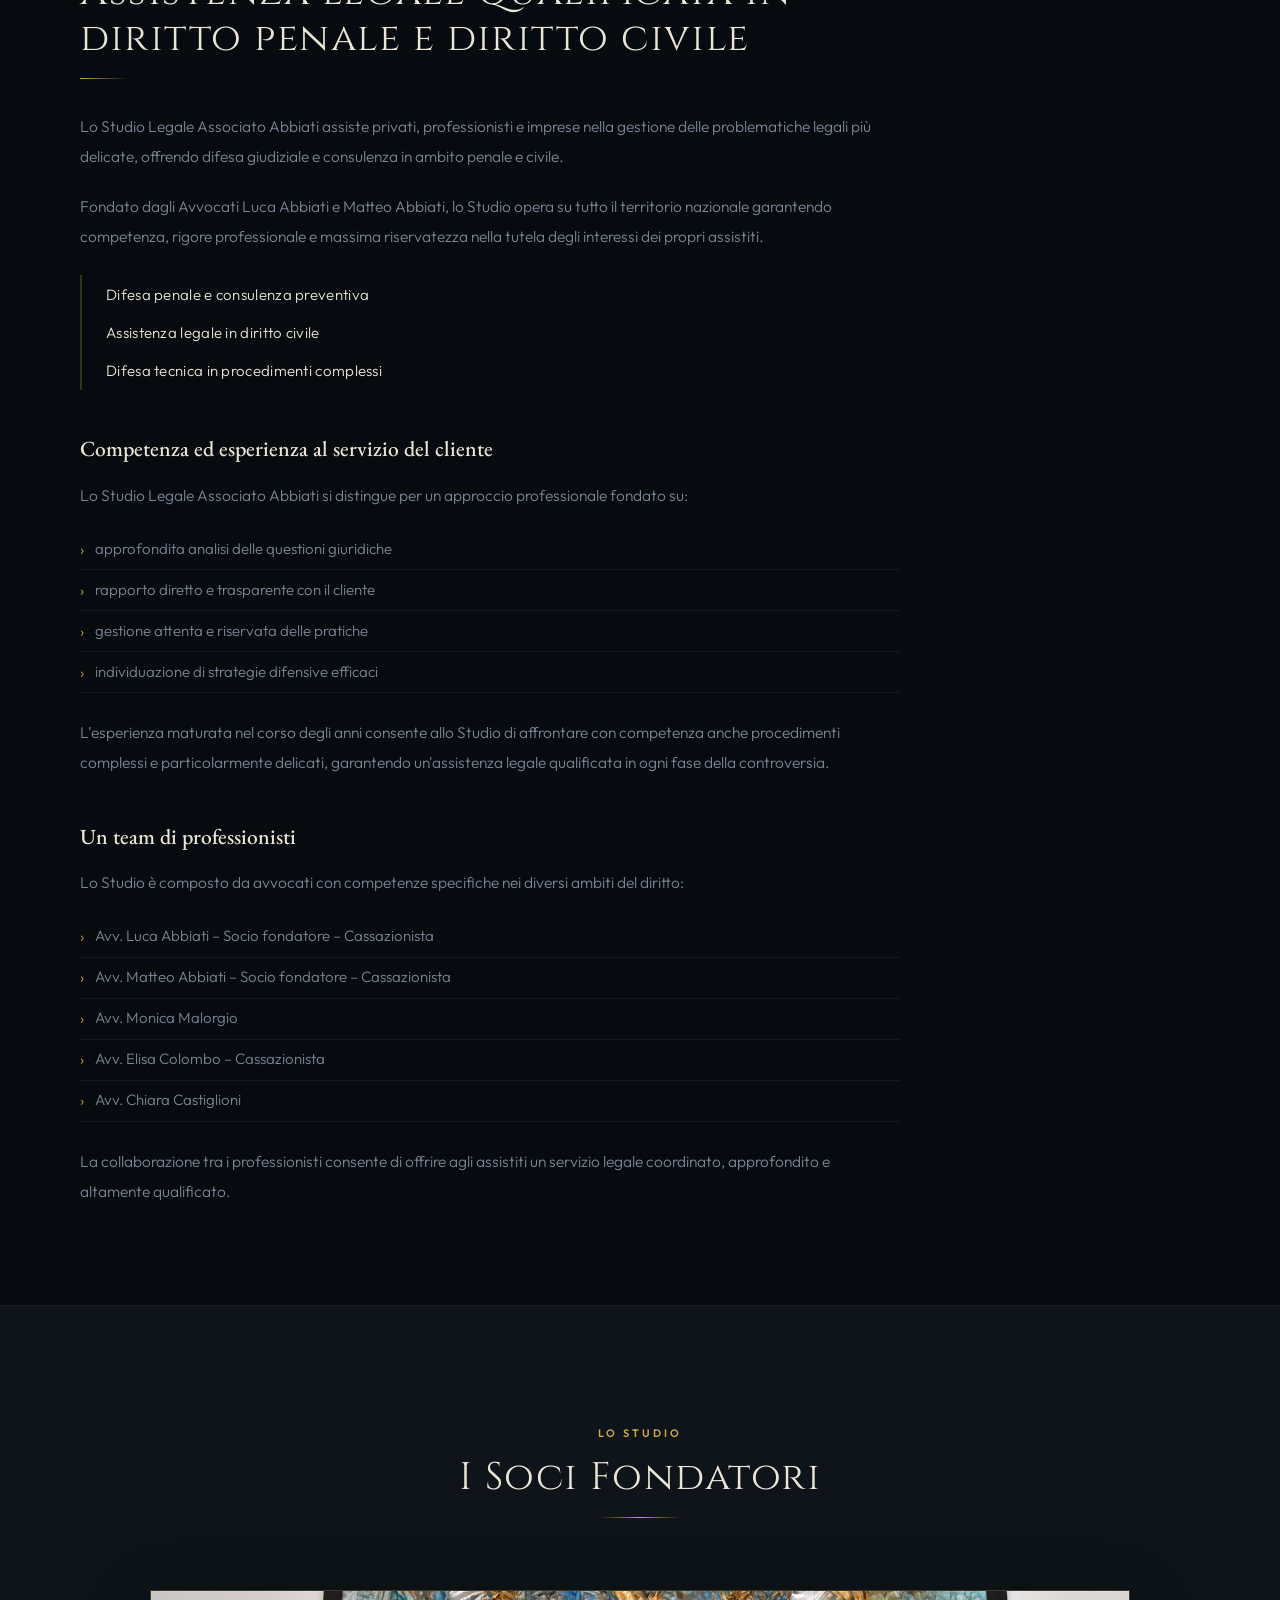
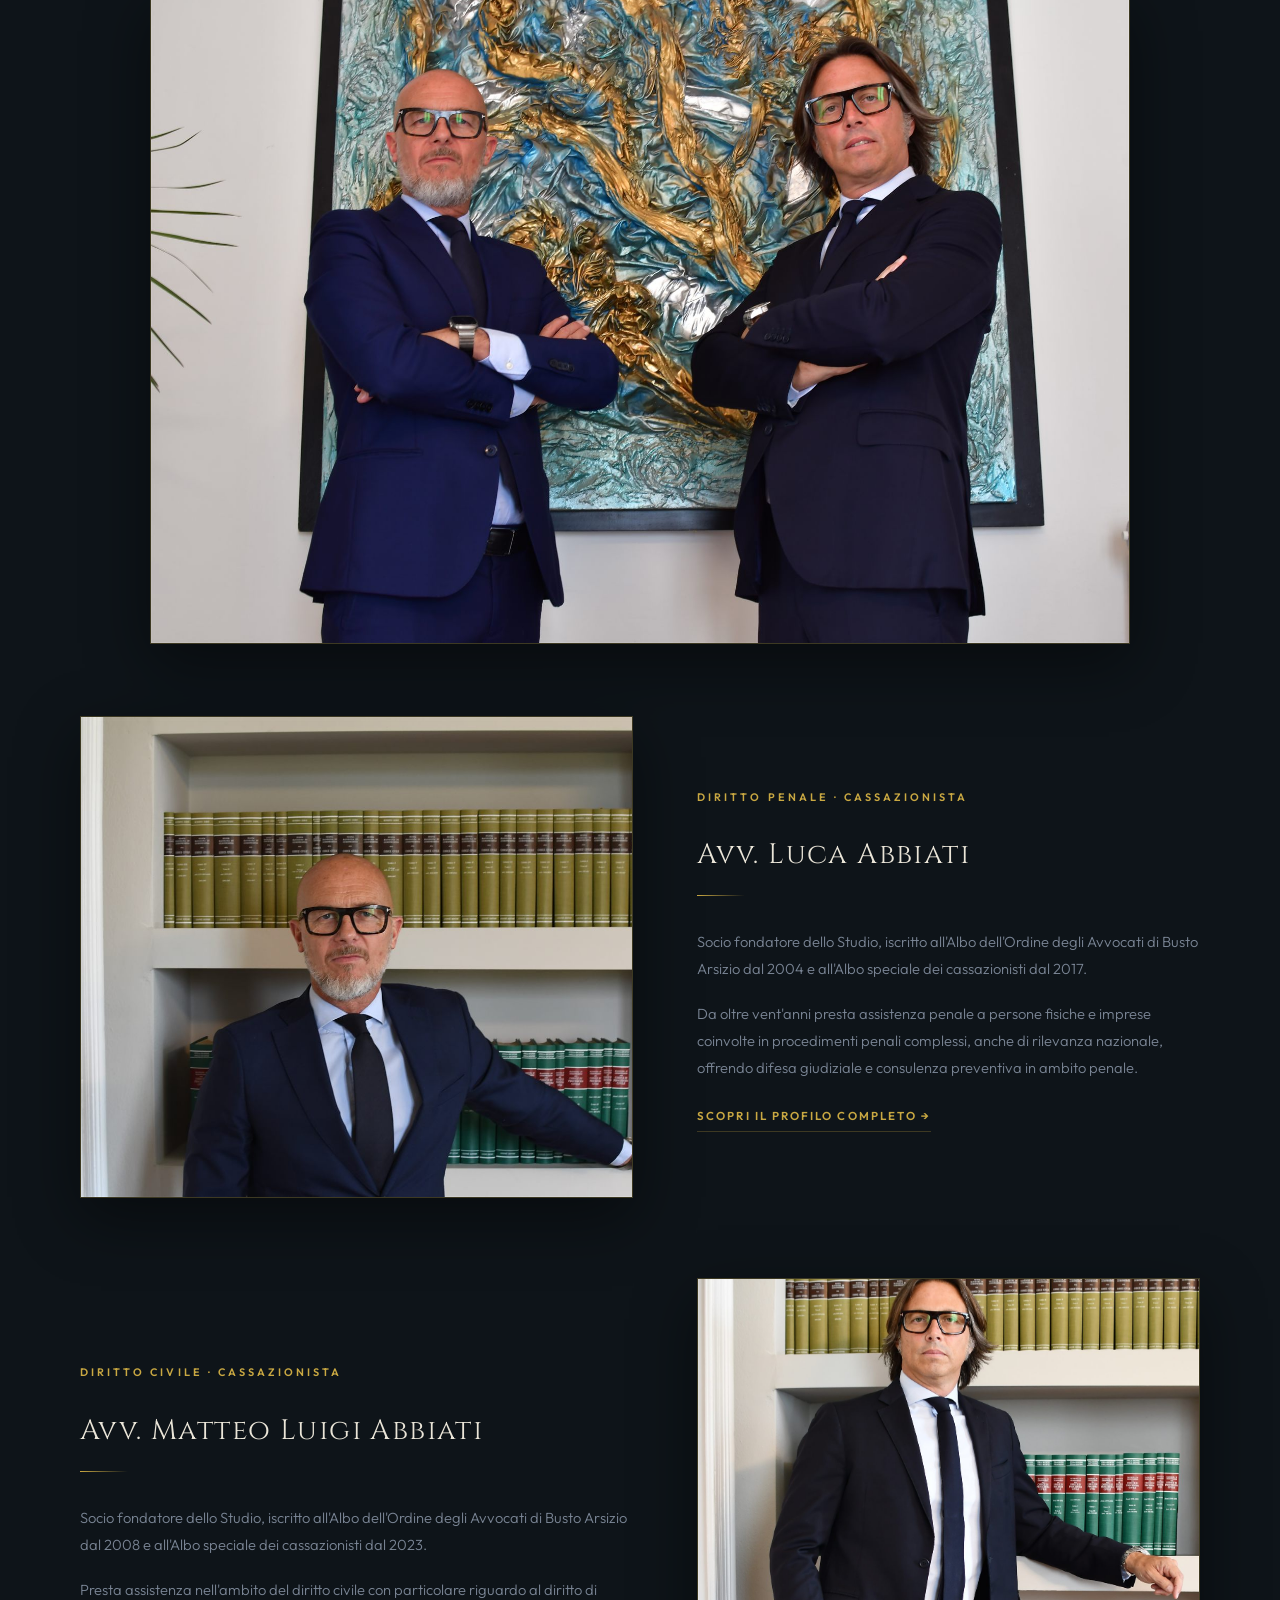
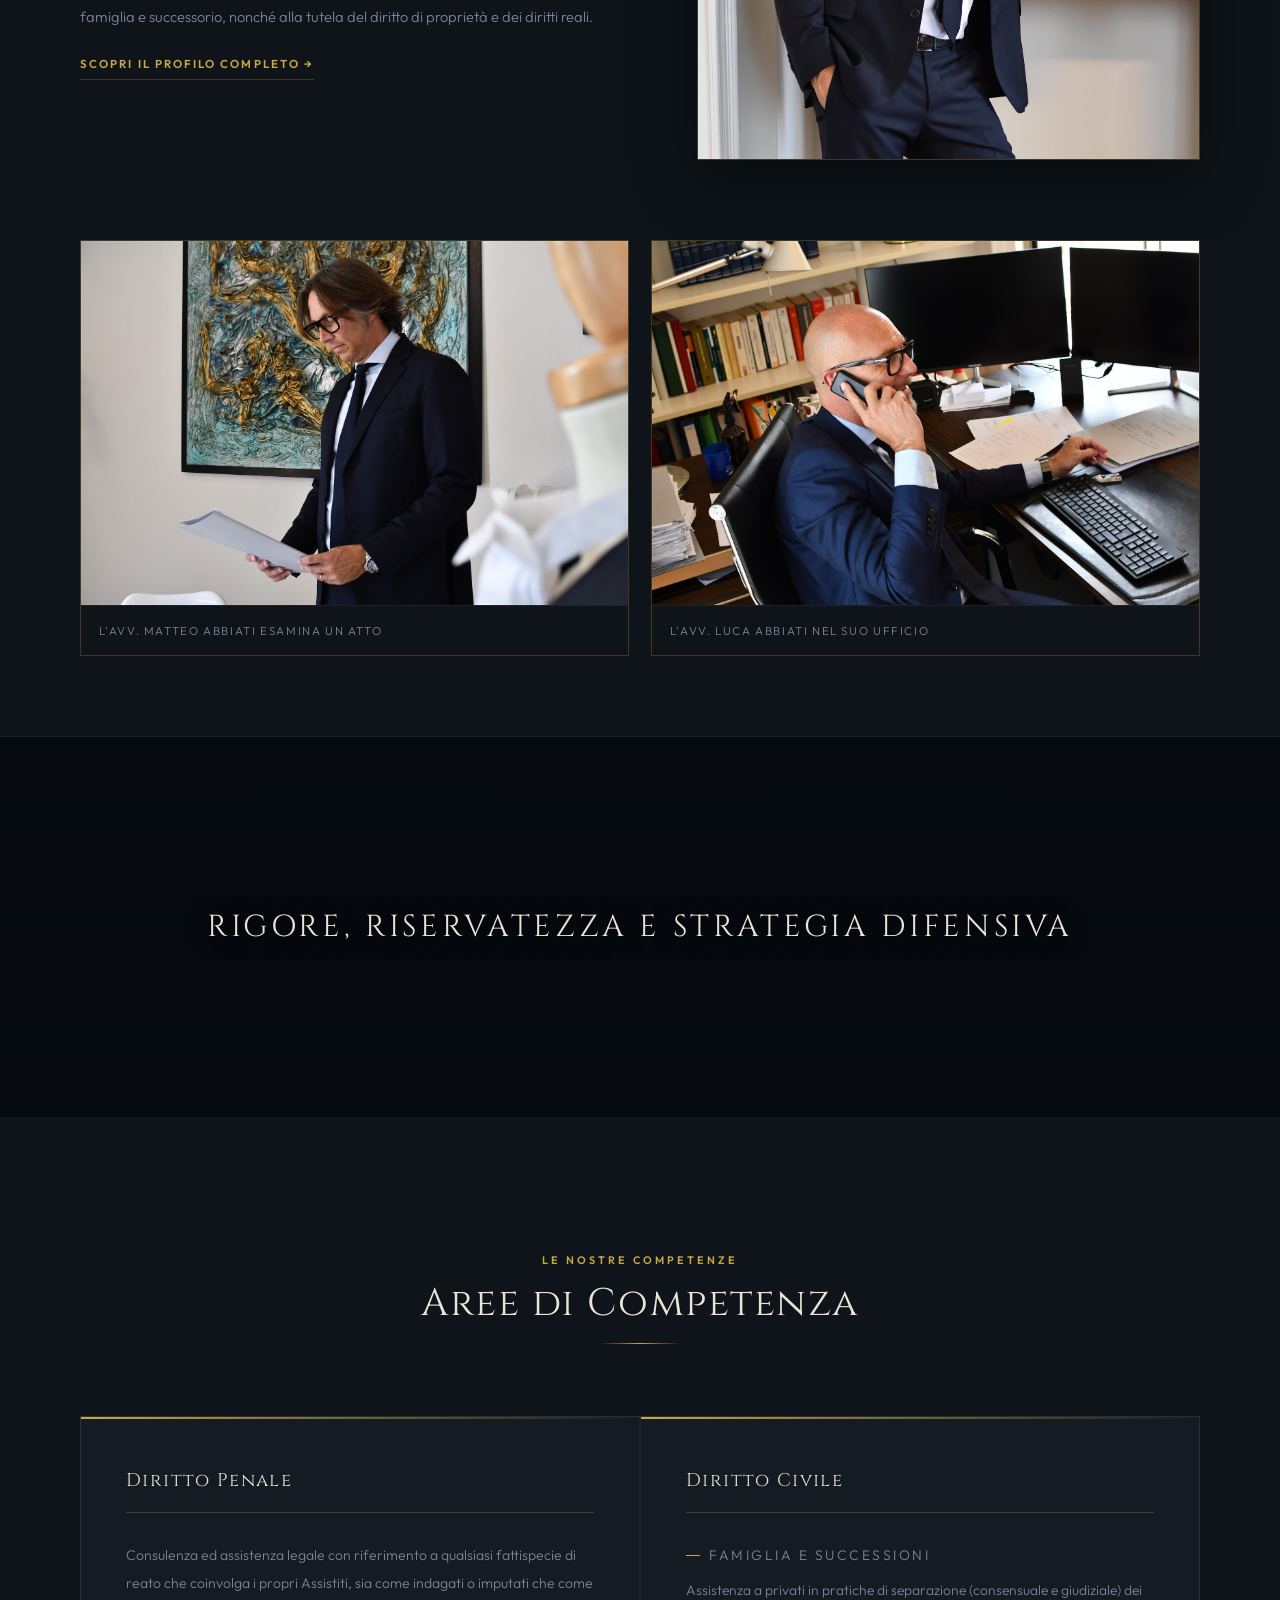
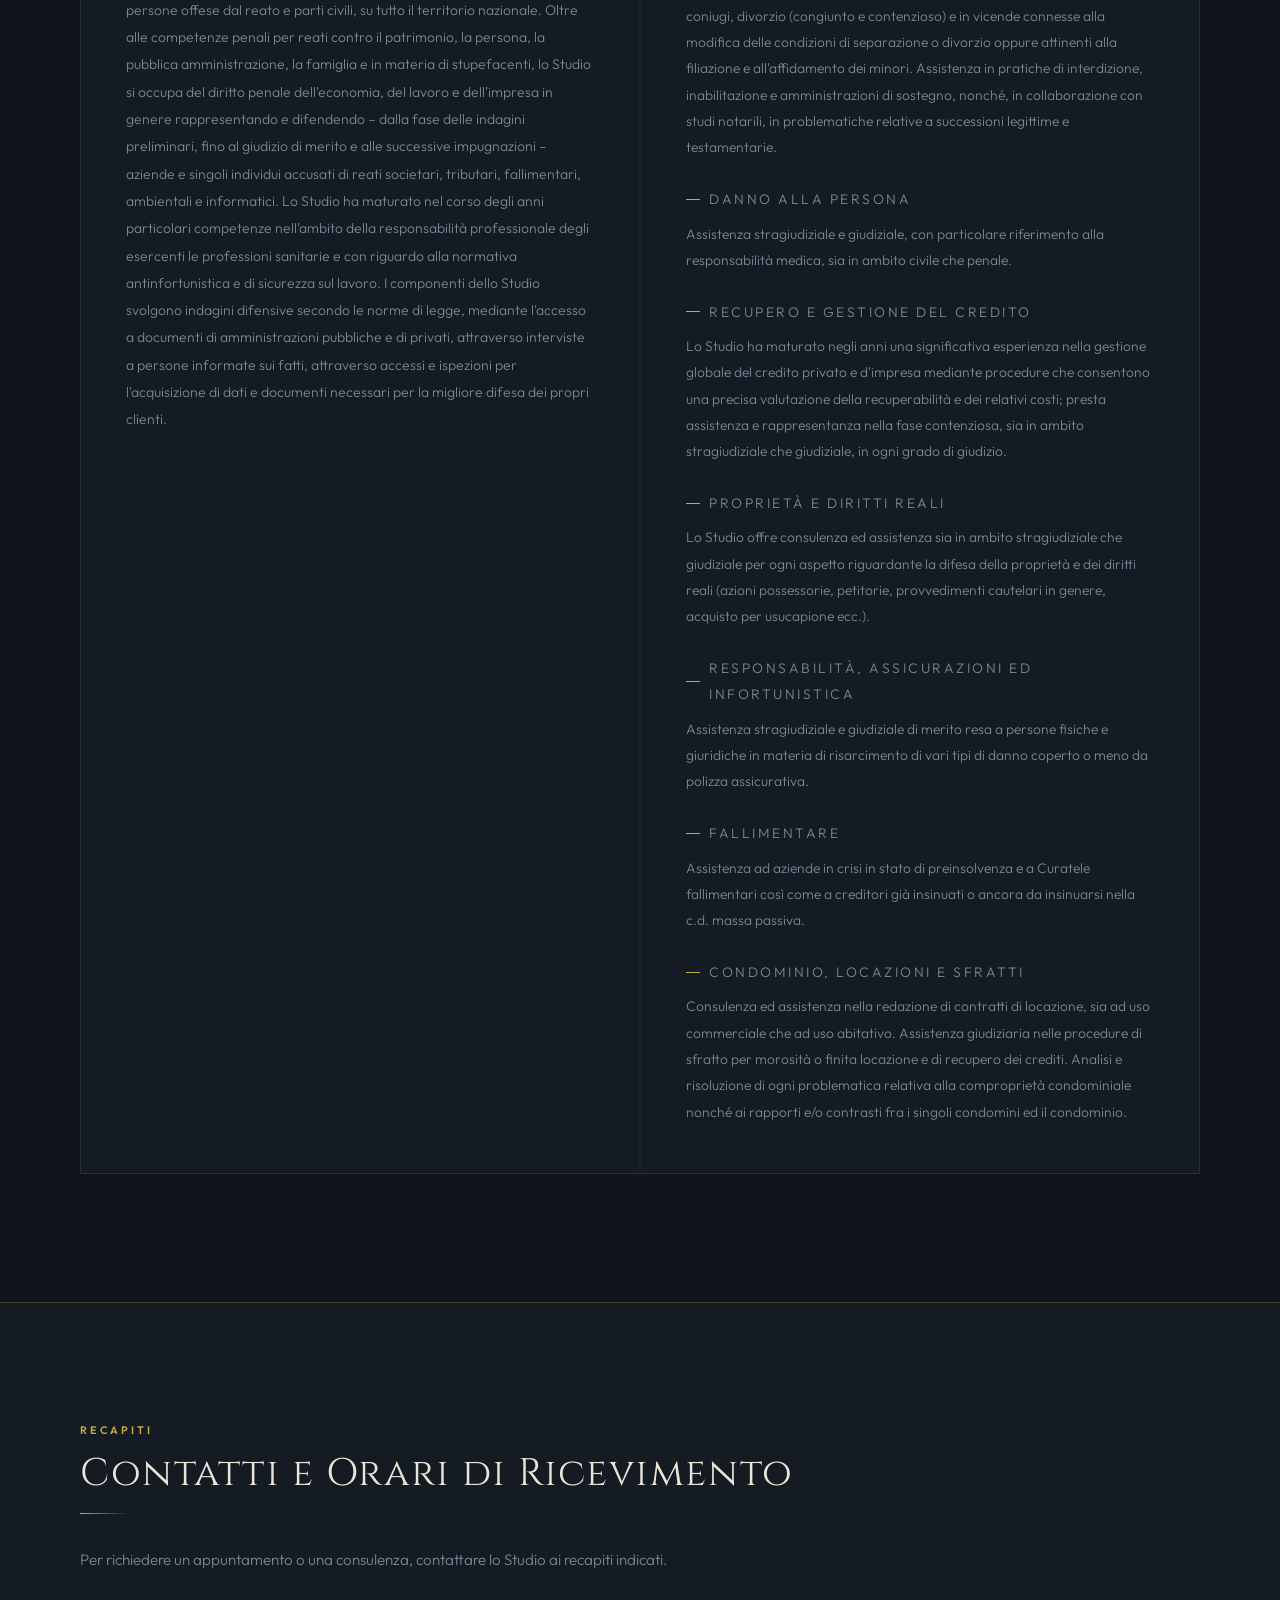
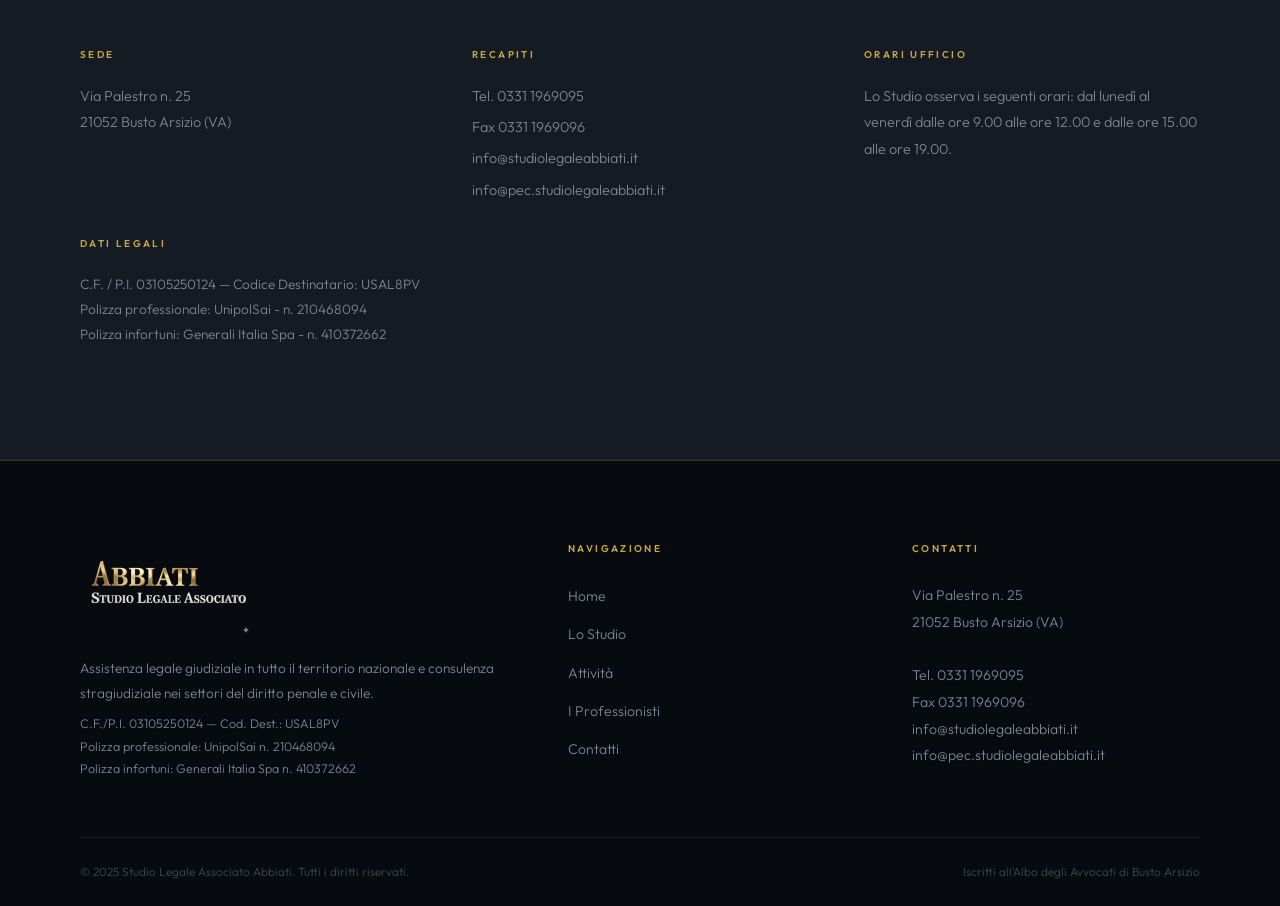
==== commit f50d9993: "Nuovo servizio fotografico: volti dedicati, soci insieme e ambienti - Volti profilo rifatti dai ritr" ====
--- a/bozza 3/index.html
+++ b/bozza 3/index.html
@@ -115,6 +115,10 @@
         <h2 class="section-title-display">I Soci Fondatori</h2>
         <div class="divider center"></div>
       </div>
+
+      <div class="section-opener-photo fade-in">
+        <img src="foto/soci-insieme.jpg" alt="Gli Avvocati Luca e Matteo Abbiati, soci fondatori dello Studio" loading="lazy" />
+      </div>
     </div>
 
     <div class="container">
@@ -122,7 +126,7 @@
       <!-- LUCA ABBIATI -->
       <div class="founder-row fade-in">
         <div class="founder-photo">
-          <img src="foto/luca-mondrian.jpg" alt="Avv. Luca Abbiati al lavoro nel suo ufficio" loading="lazy" />
+          <img src="foto/luca-libreria.jpg" alt="Avv. Luca Abbiati nella biblioteca dello Studio" loading="lazy" />
         </div>
         <div class="founder-text">
           <span class="section-label">Diritto Penale · Cassazionista</span>
@@ -153,6 +157,18 @@
           e dei diritti reali.</p>
           <a class="founder-link" href="i-professionisti.html">Scopri il profilo completo</a>
         </div>
+      </div>
+
+      <!-- I SOCI AL LAVORO -->
+      <div class="studio-photo-duo fade-in">
+        <figure>
+          <img src="foto/matteo-lettura.jpg" alt="Avv. Matteo Abbiati esamina un atto nella sala riunioni" loading="lazy" />
+          <figcaption>L'Avv. Matteo Abbiati esamina un atto</figcaption>
+        </figure>
+        <figure>
+          <img src="foto/luca-telefono.jpg" alt="Avv. Luca Abbiati al telefono nel suo ufficio" loading="lazy" />
+          <figcaption>L'Avv. Luca Abbiati nel suo ufficio</figcaption>
+        </figure>
       </div>
 
     </div>
--- a/bozza 3/style.css
+++ b/bozza 3/style.css
@@ -1226,6 +1226,36 @@
   text-shadow: 0 2px 20px rgba(0,0,0,0.7);
 }
 
+/* ── FOTO DI APERTURA SEZIONE ── */
+.section-opener-photo {
+  max-width: 980px;
+  margin: 0 auto 4.5rem;
+  overflow: hidden;
+  border: 1px solid var(--gold-border);
+  box-shadow: 0 20px 60px rgba(0,0,0,0.45);
+}
+
+.section-opener-photo img {
+  display: block;
+  width: 100%;
+  height: auto;
+  transition: transform 1.2s cubic-bezier(0.22, 1, 0.36, 1);
+}
+
+.section-opener-photo:hover img { transform: scale(1.03); }
+
+.section-opener-photo.portrait { max-width: 520px; }
+
+/* ── RITRATTO NELLE SCHEDE COLLABORATRICI ── */
+.collaboratore-ritratto {
+  display: block;
+  width: 100%;
+  aspect-ratio: 4 / 5;
+  object-fit: cover;
+  margin-top: 1.4rem;
+  border: 1px solid var(--border);
+}
+
 /* ── COPPIA FOTO TEAM (pagina Lo Studio) ── */
 .studio-photo-duo {
   display: grid;
@@ -1248,6 +1278,15 @@
 }
 
 .studio-photo-duo figure:hover img { transform: scale(1.04); }
+
+.studio-photo-duo.tall img { aspect-ratio: 4 / 5; }
+
+.studio-photo-duo.single {
+  grid-template-columns: 1fr;
+  max-width: 460px;
+  margin-left: auto;
+  margin-right: auto;
+}
 
 .studio-photo-duo figcaption {
   padding: 0.9rem 1.1rem;
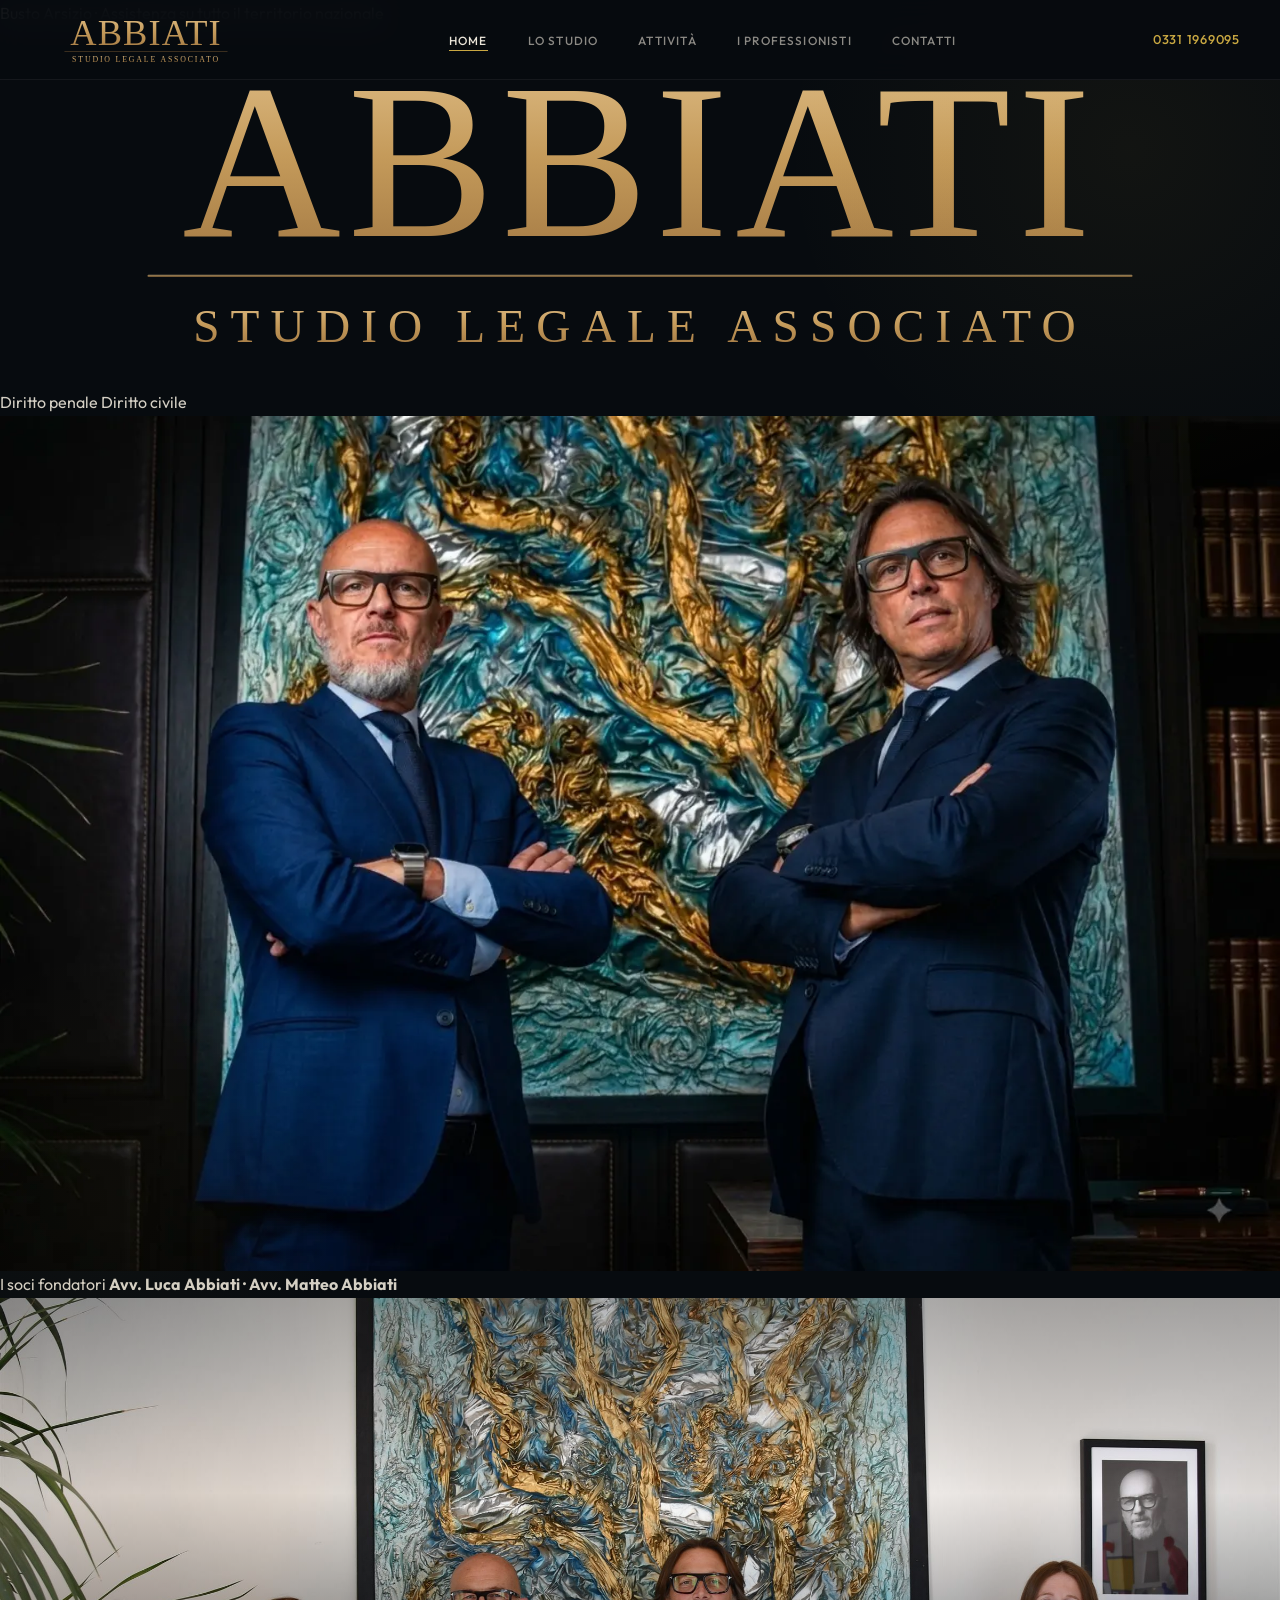
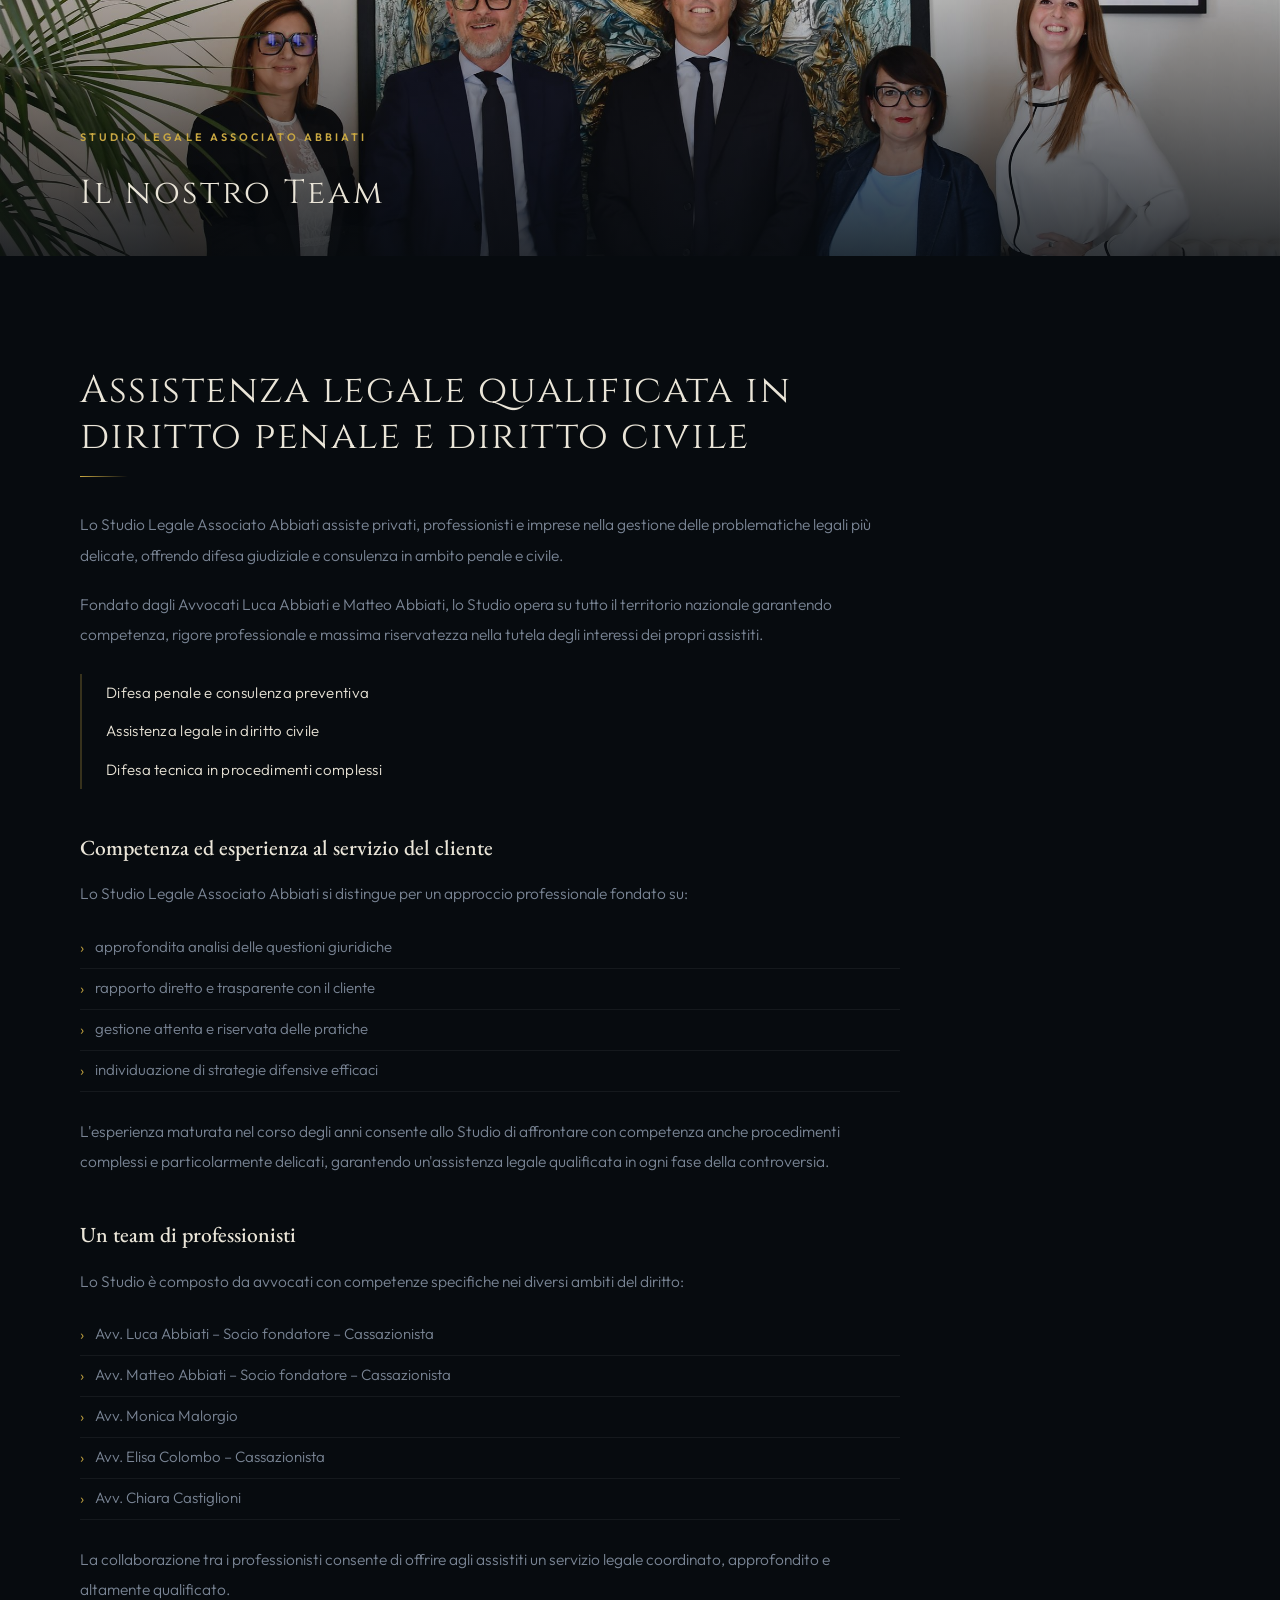
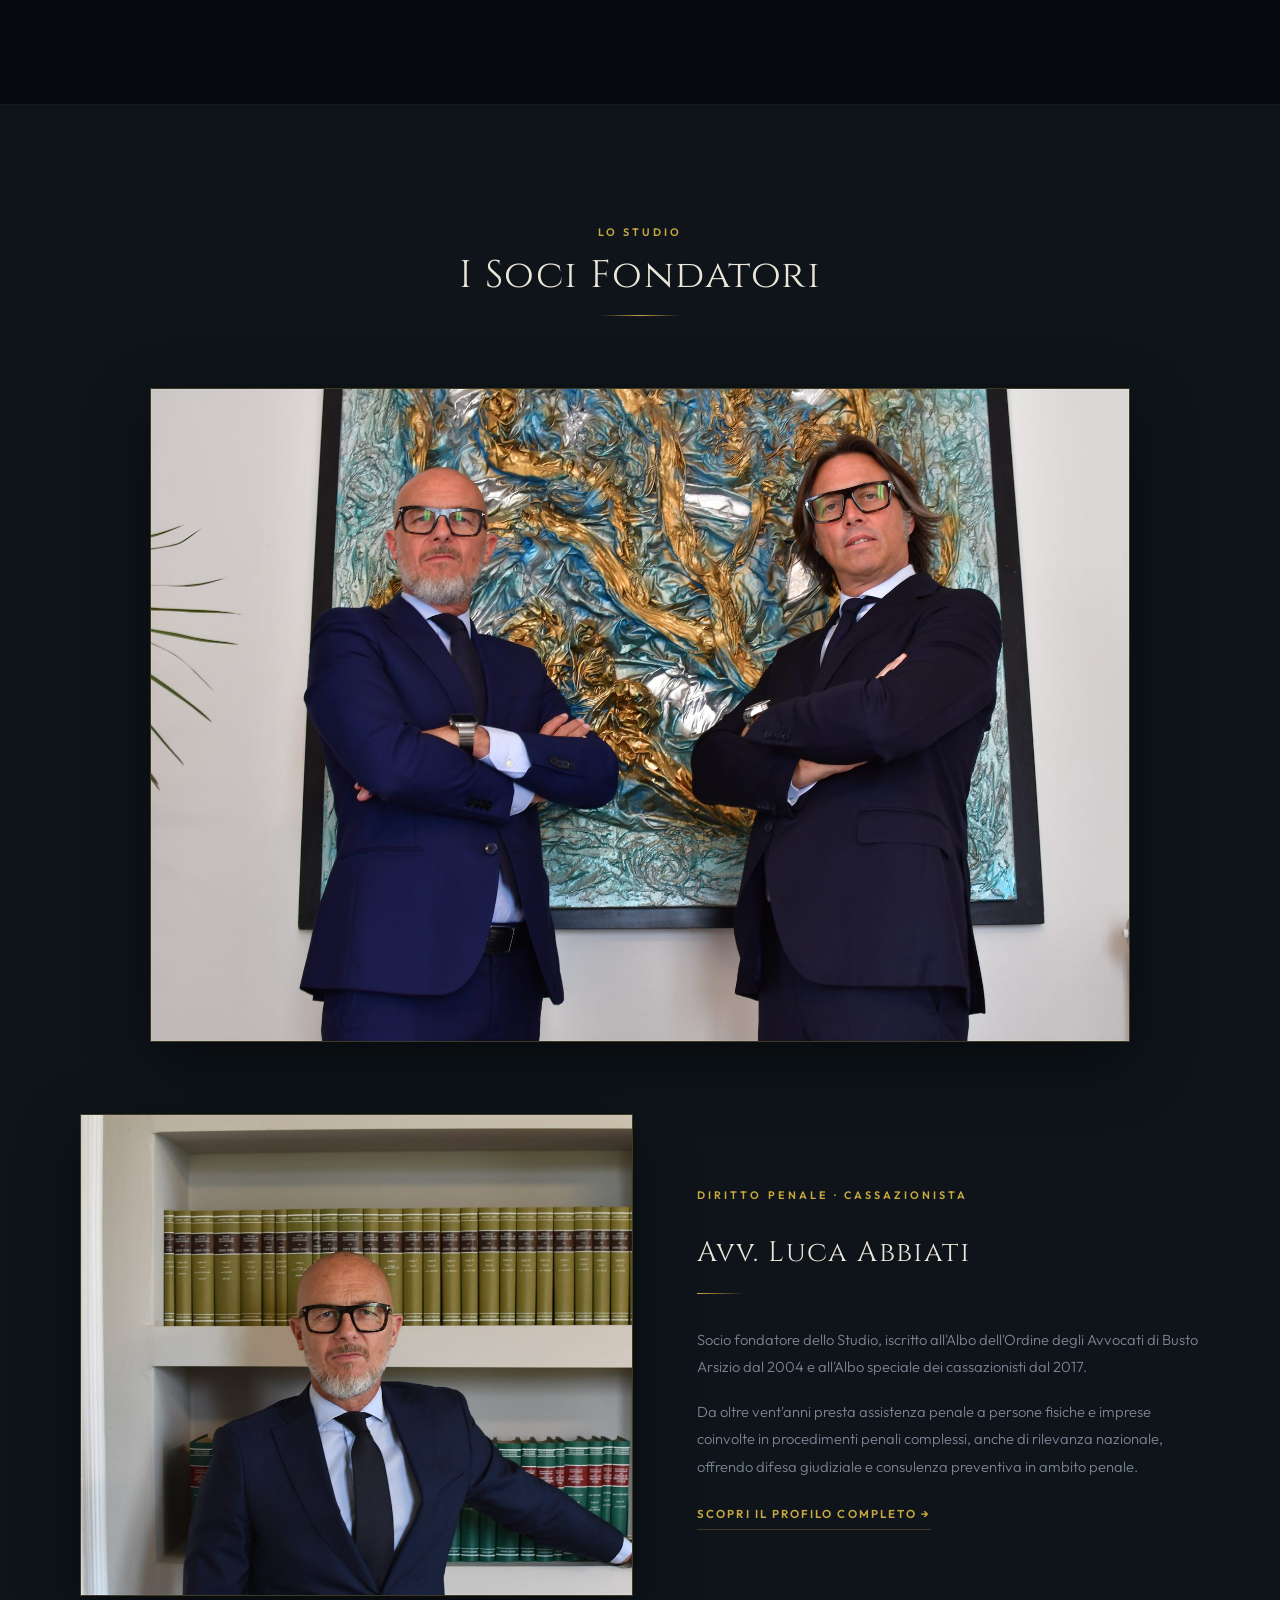
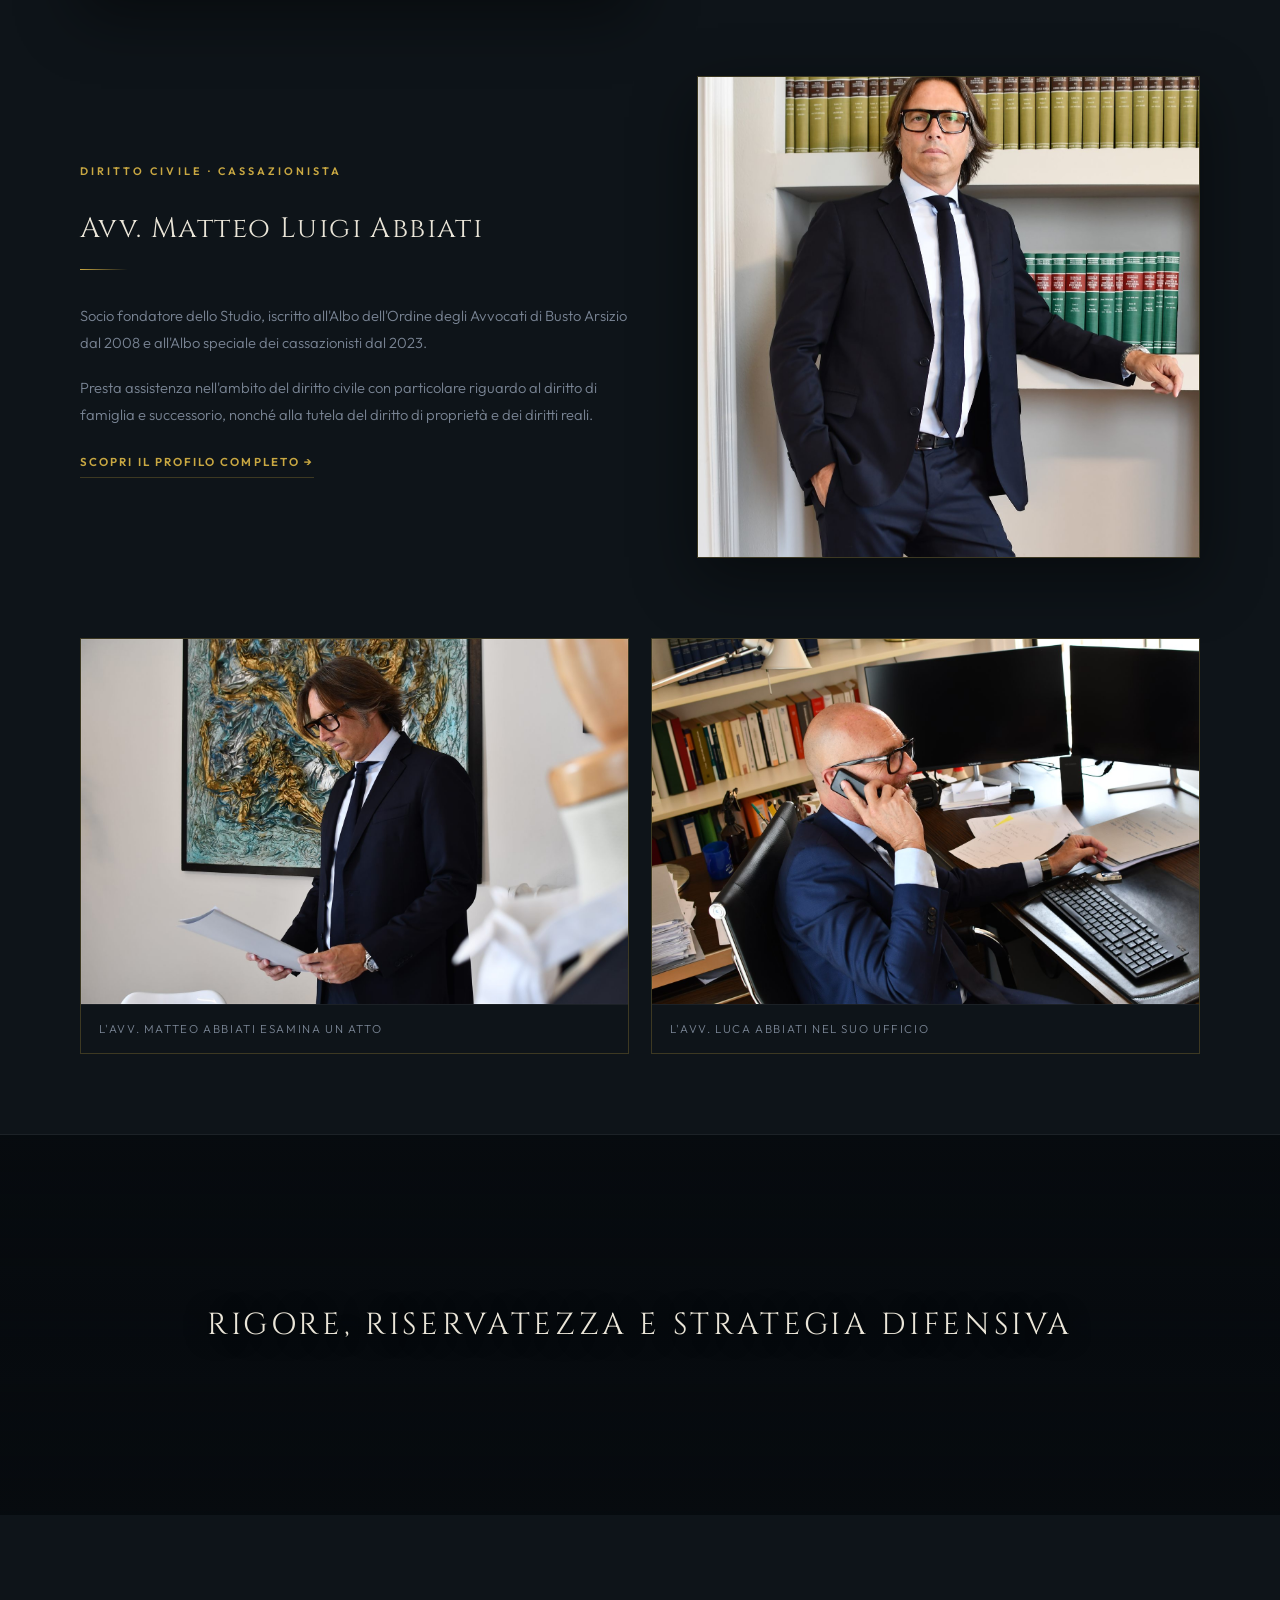
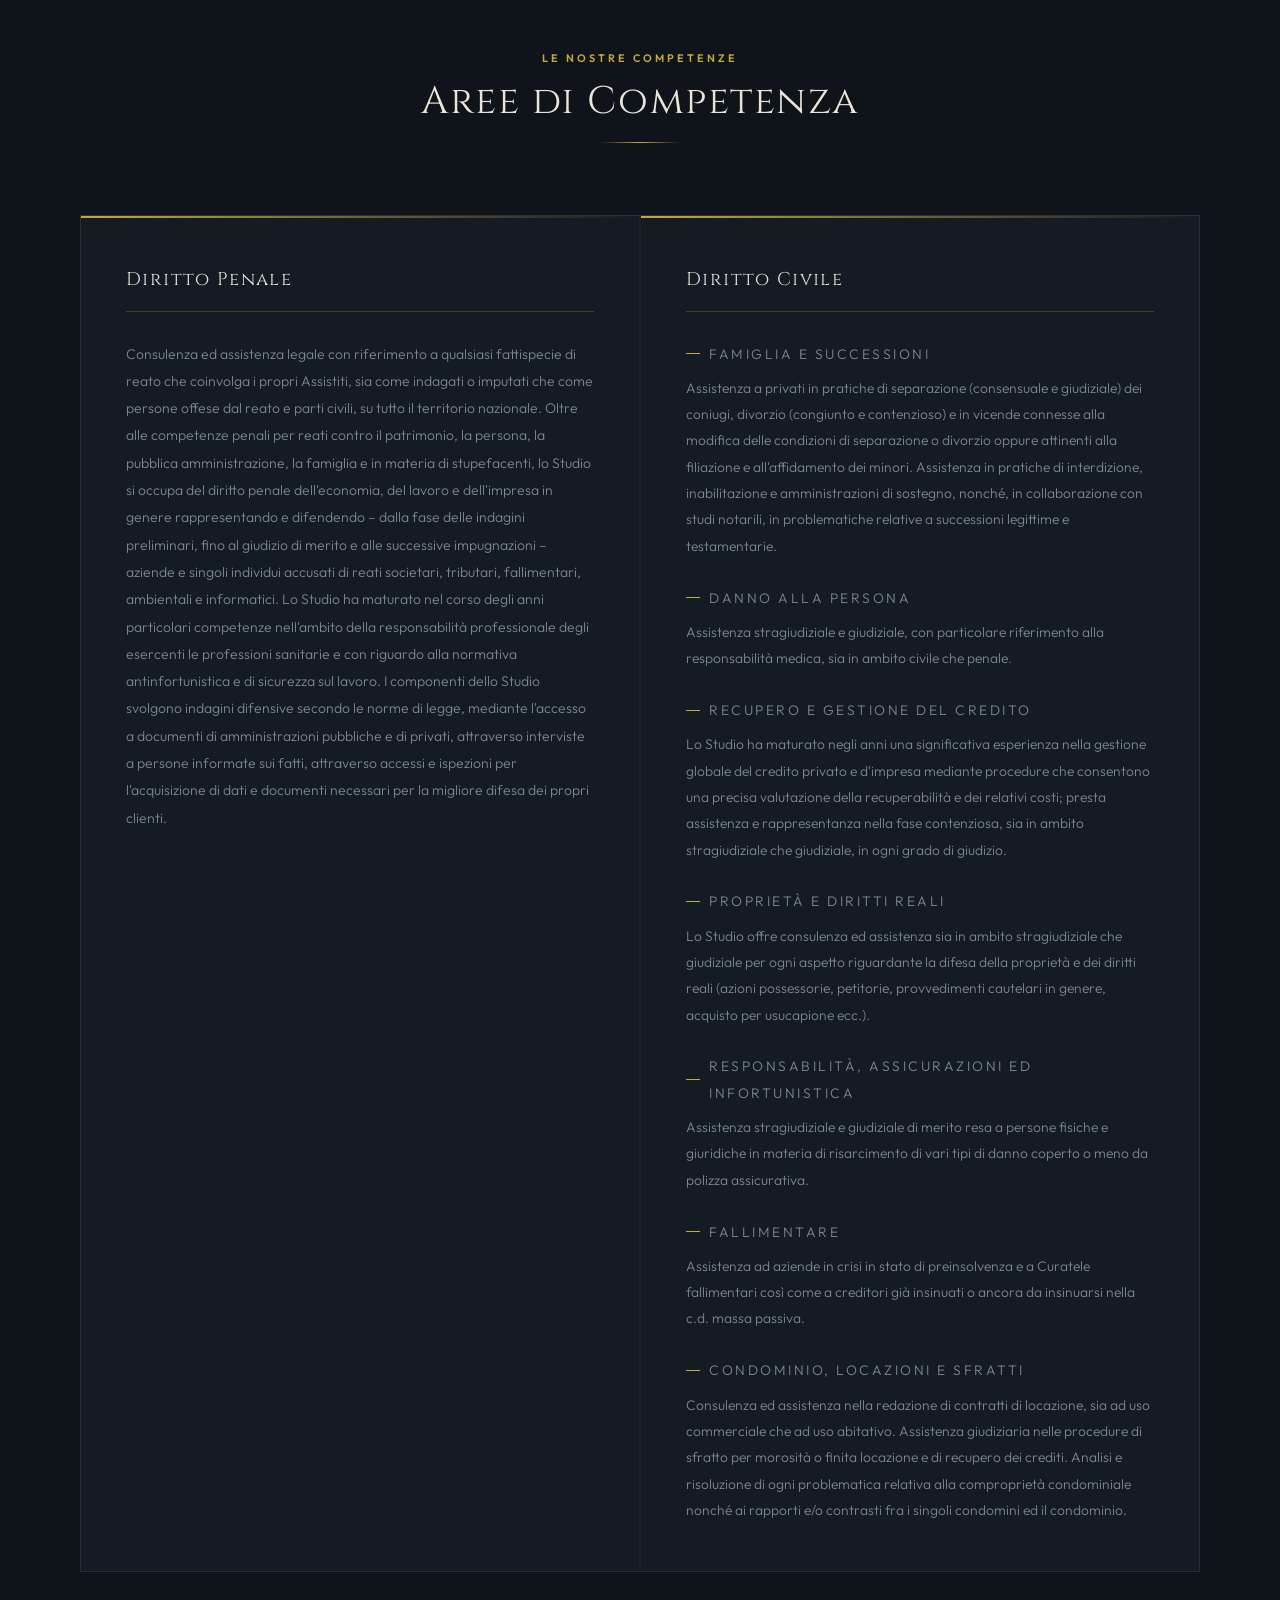
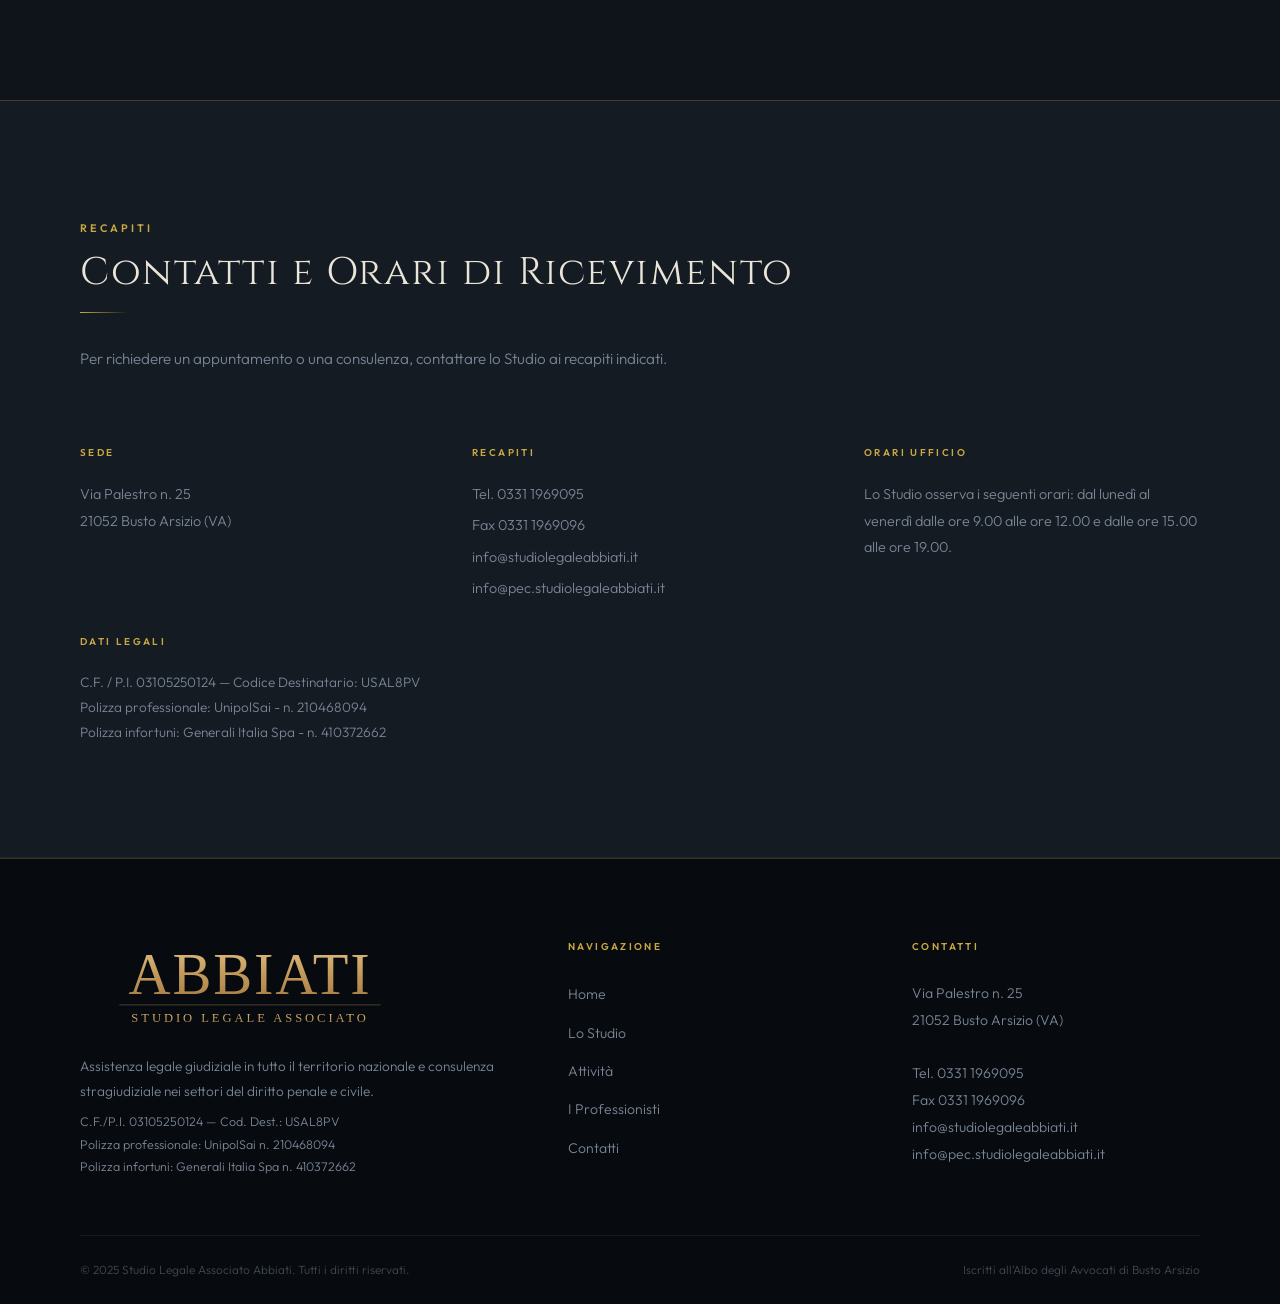
==== commit 6db6974e: "Ridisegna la hero con foto, video attenuato e nuovo logo" ====
--- a/bozza 3/index.html
+++ b/bozza 3/index.html
@@ -13,7 +13,7 @@
   <nav class="navbar" role="navigation" aria-label="Navigazione principale">
     <div class="navbar-inner">
       <a href="index.html" class="navbar-logo" aria-label="Studio Legale Abbiati – Homepage">
-        <img src="restyling/Logo_transparent.png" alt="Abbiati Studio Legale Associato" class="navbar-logo-img" />
+        <img src="restyling/logo-abbiati-bronzo.svg" alt="Abbiati Studio Legale Associato" class="navbar-logo-img" />
       </a>
       <ul class="navbar-links">
         <li><a href="index.html">Home</a></li>
@@ -44,17 +44,29 @@
   </div>
 
   <!-- ══ HERO ══ -->
-  <section class="hero hero-photo" aria-label="Intestazione principale">
+  <section class="hero hero-photo hero-editorial" aria-label="Studio Legale Associato Abbiati">
     <video class="hero-video" autoplay muted loop playsinline aria-hidden="true">
       <source src="restyling/header homepage.mp4" type="video/mp4" />
     </video>
-    <div class="hero-lines" aria-hidden="true"></div>
-    <div class="hero-center-content">
-
-      <!-- ══ LOGO HERO: nuovo logo PNG ══ -->
-      <div class="hero-logo-block">
-        <img src="restyling/Logo_transparent.png" alt="Abbiati Studio Legale Associato" class="hero-logo-img" />
-      </div>
+    <div class="hero-atmosphere" aria-hidden="true"></div>
+
+    <div class="hero-editorial-inner">
+      <div class="hero-identity">
+        <span class="hero-kicker">Busto Arsizio · Assistenza su tutto il territorio nazionale</span>
+        <img src="restyling/logo-abbiati-bronzo.svg" alt="Abbiati Studio Legale Associato" class="hero-new-logo" />
+        <div class="hero-signature" aria-label="Aree di attività">
+          <span>Diritto penale</span>
+          <span>Diritto civile</span>
+        </div>
+      </div>
+
+      <figure class="hero-portrait">
+        <img src="foto/soci-hero-2026.webp" alt="Gli Avvocati Luca e Matteo Abbiati, soci fondatori dello Studio" />
+        <figcaption>
+          <span>I soci fondatori</span>
+          <strong>Avv. Luca Abbiati · Avv. Matteo Abbiati</strong>
+        </figcaption>
+      </figure>
     </div>
   </section>
 
@@ -344,7 +356,7 @@
     <div class="container">
       <div class="footer-grid">
         <div class="footer-brand">
-          <img src="restyling/Logo_transparent.png" alt="Abbiati Studio Legale Associato" class="footer-logo-img" />
+          <img src="restyling/logo-abbiati-bronzo.svg" alt="Abbiati Studio Legale Associato" class="footer-logo-img" />
           <p>Assistenza legale giudiziale in tutto il territorio nazionale e consulenza
           stragiudiziale nei settori del diritto penale e civile.</p>
           <p style="margin-top:0.5rem;font-size:0.78rem;">C.F./P.I. 03105250124 &mdash; Cod. Dest.: USAL8PV<br>Polizza professionale: UnipolSai n. 210468094<br>Polizza infortuni: Generali Italia Spa n. 410372662</p>
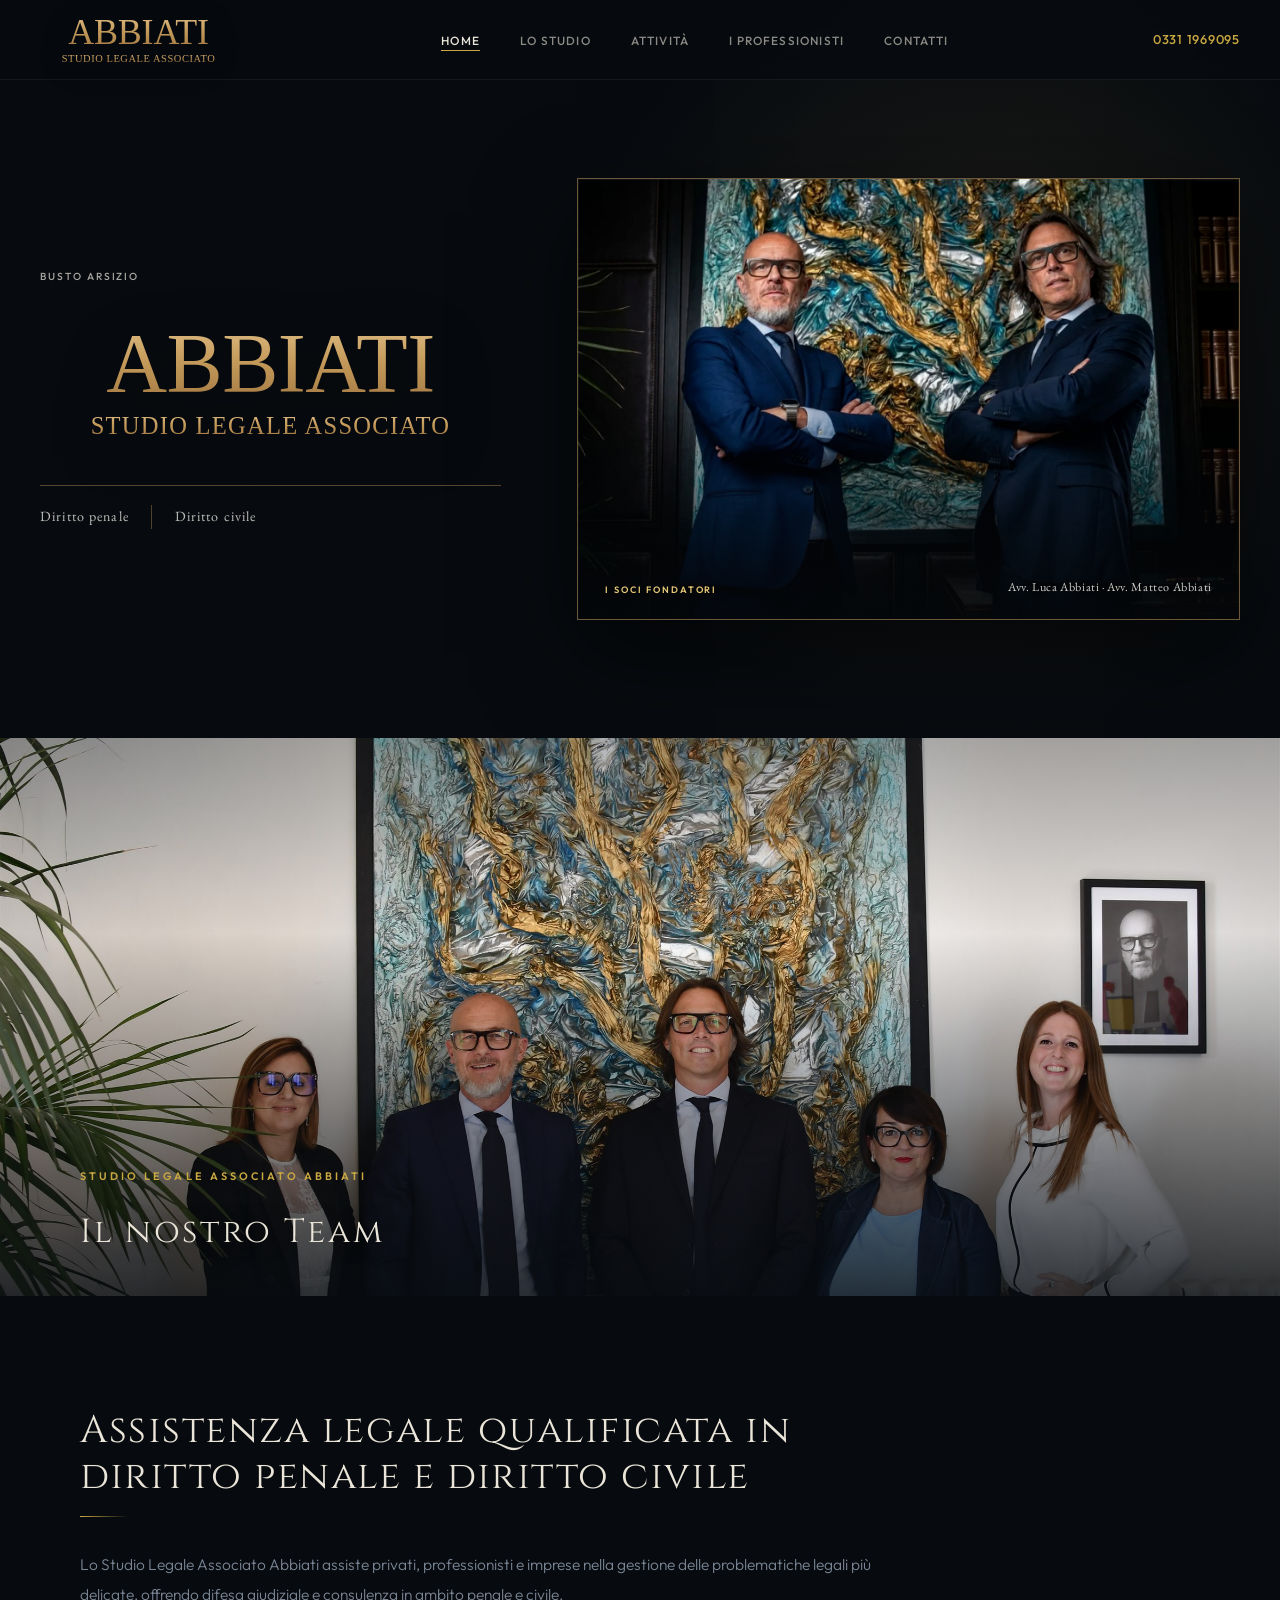
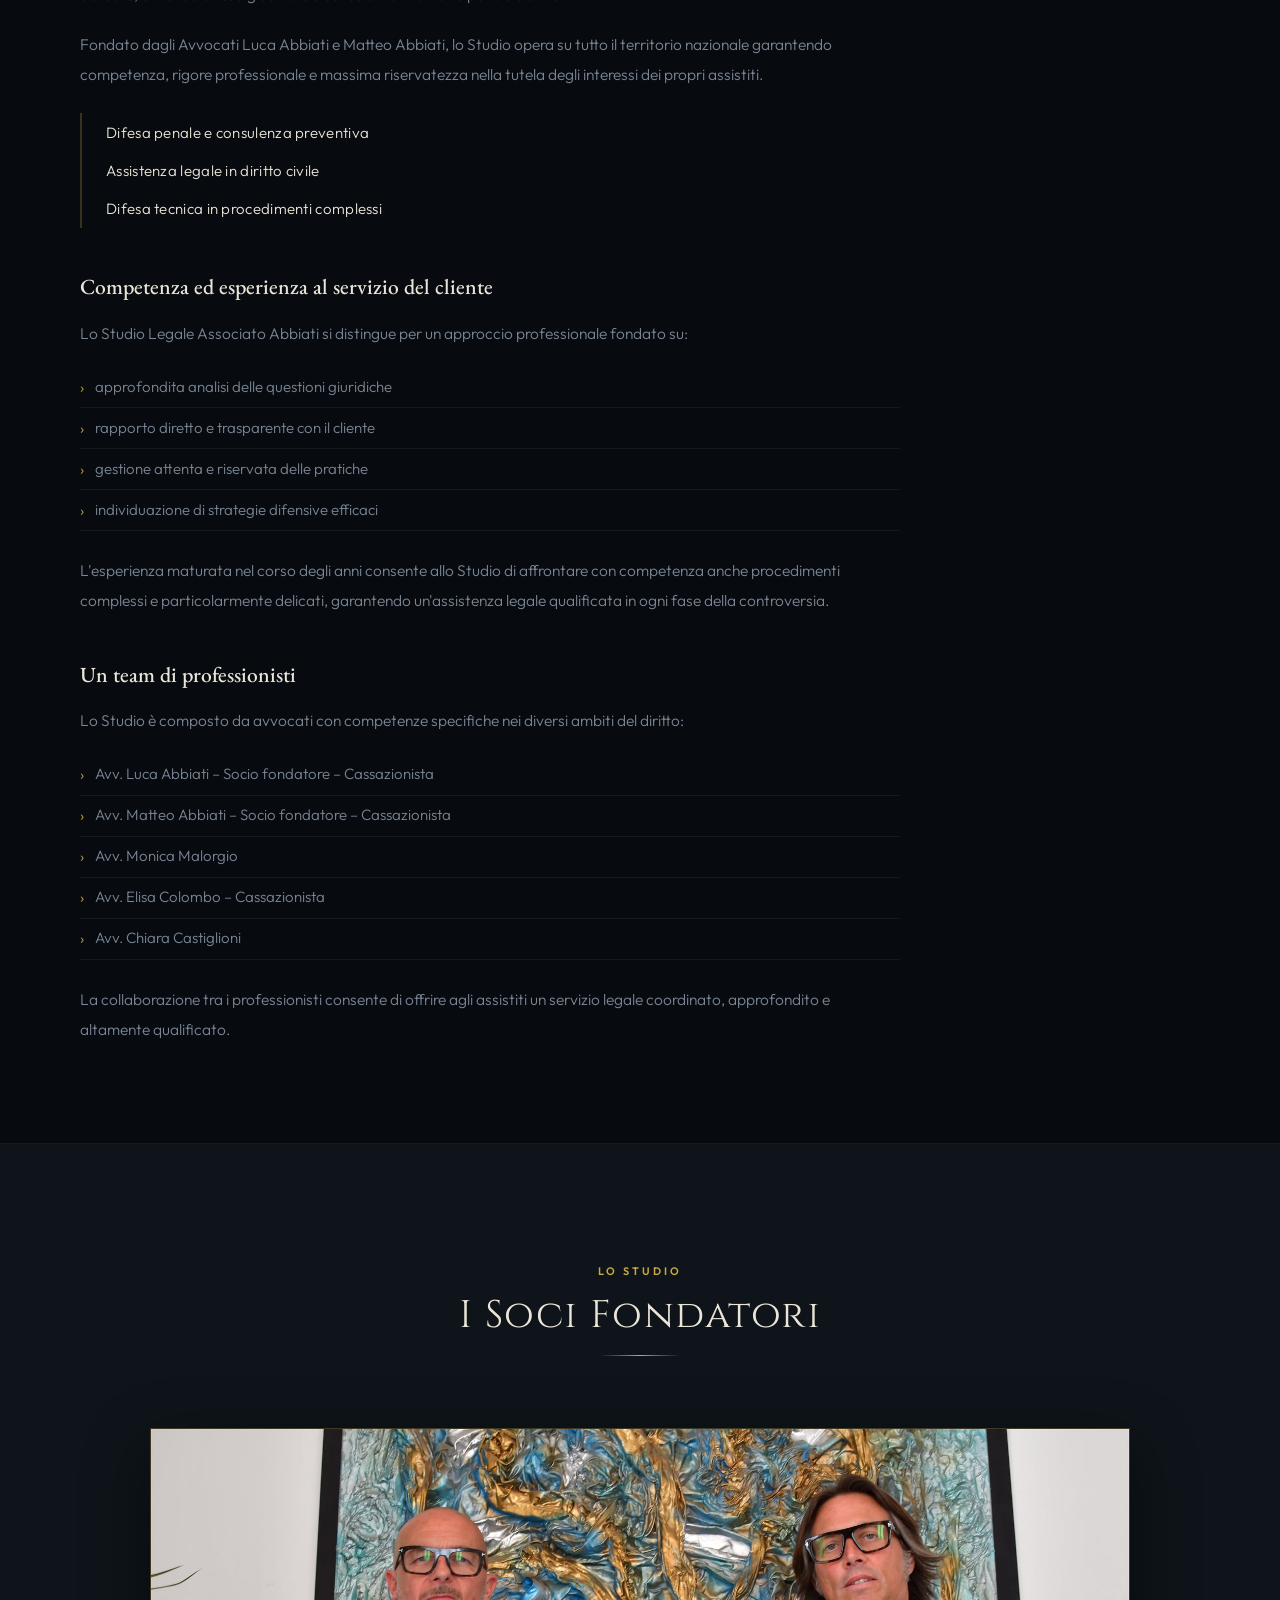
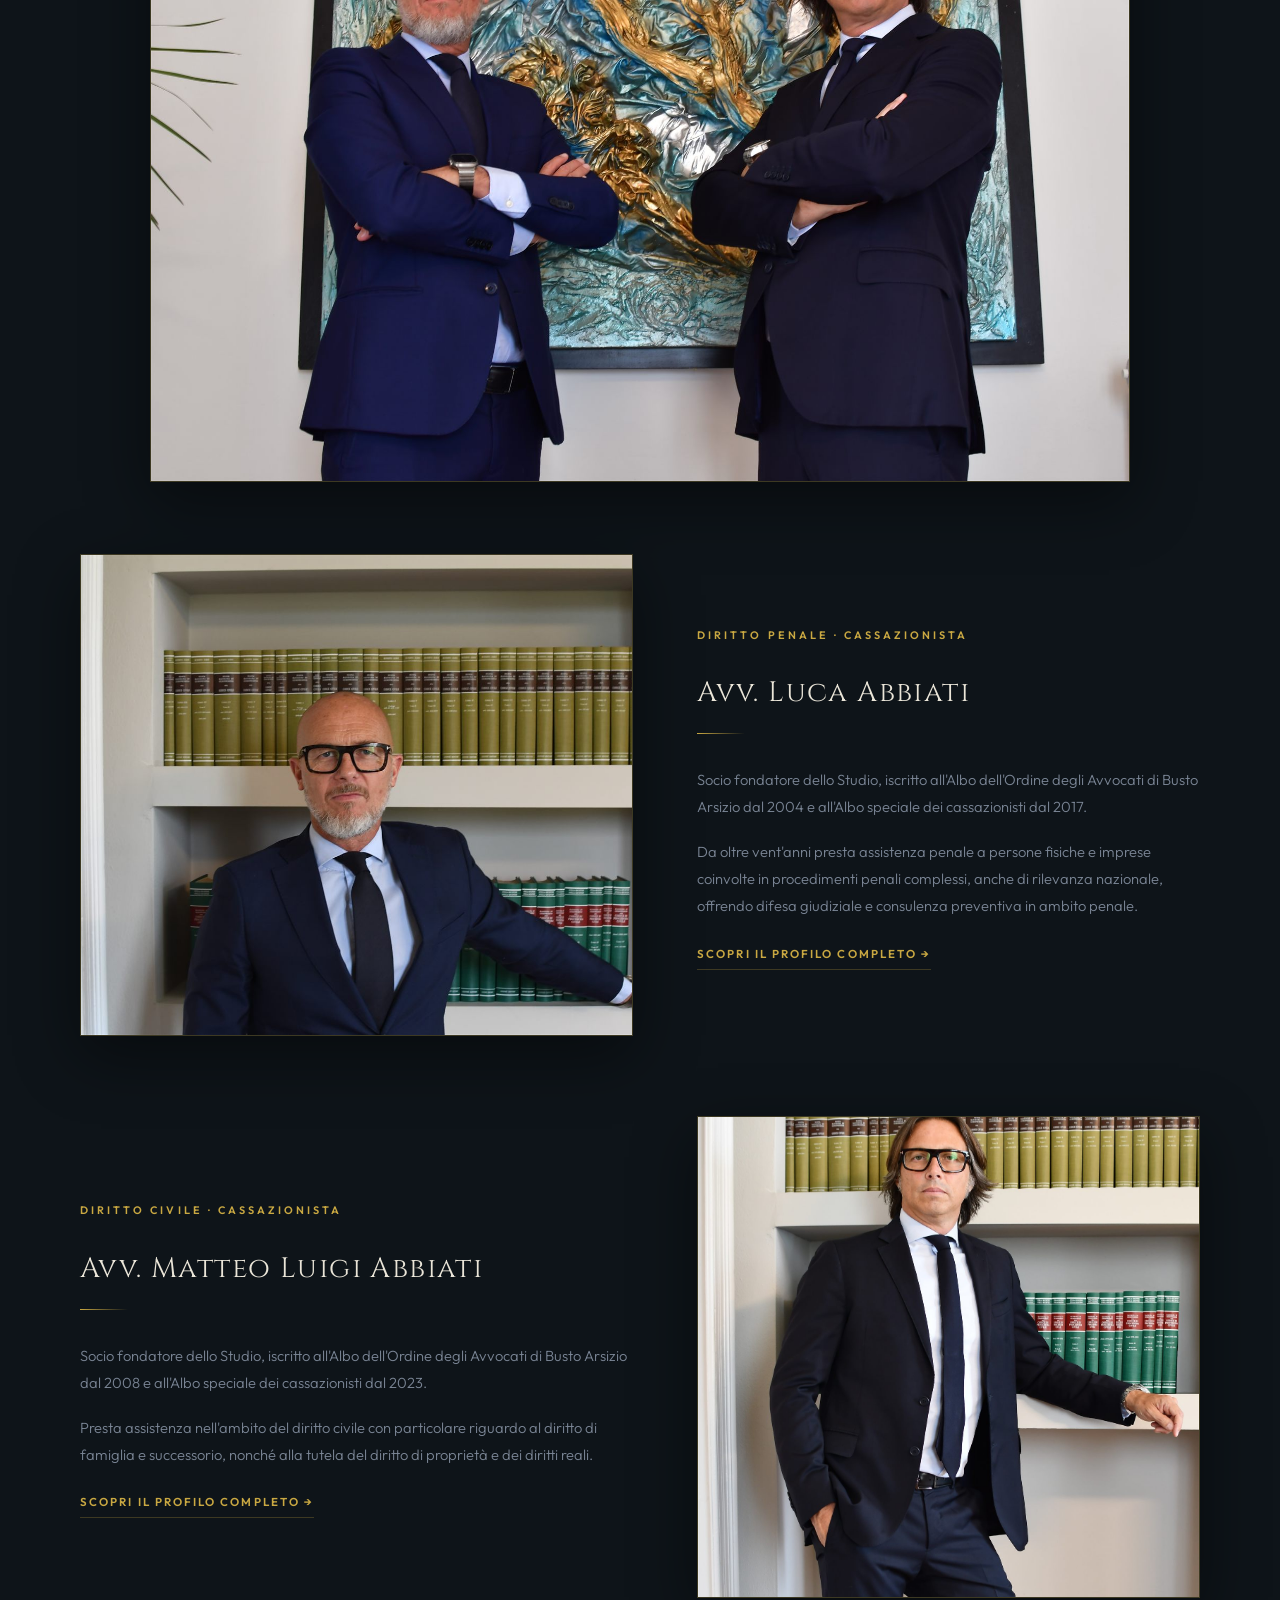
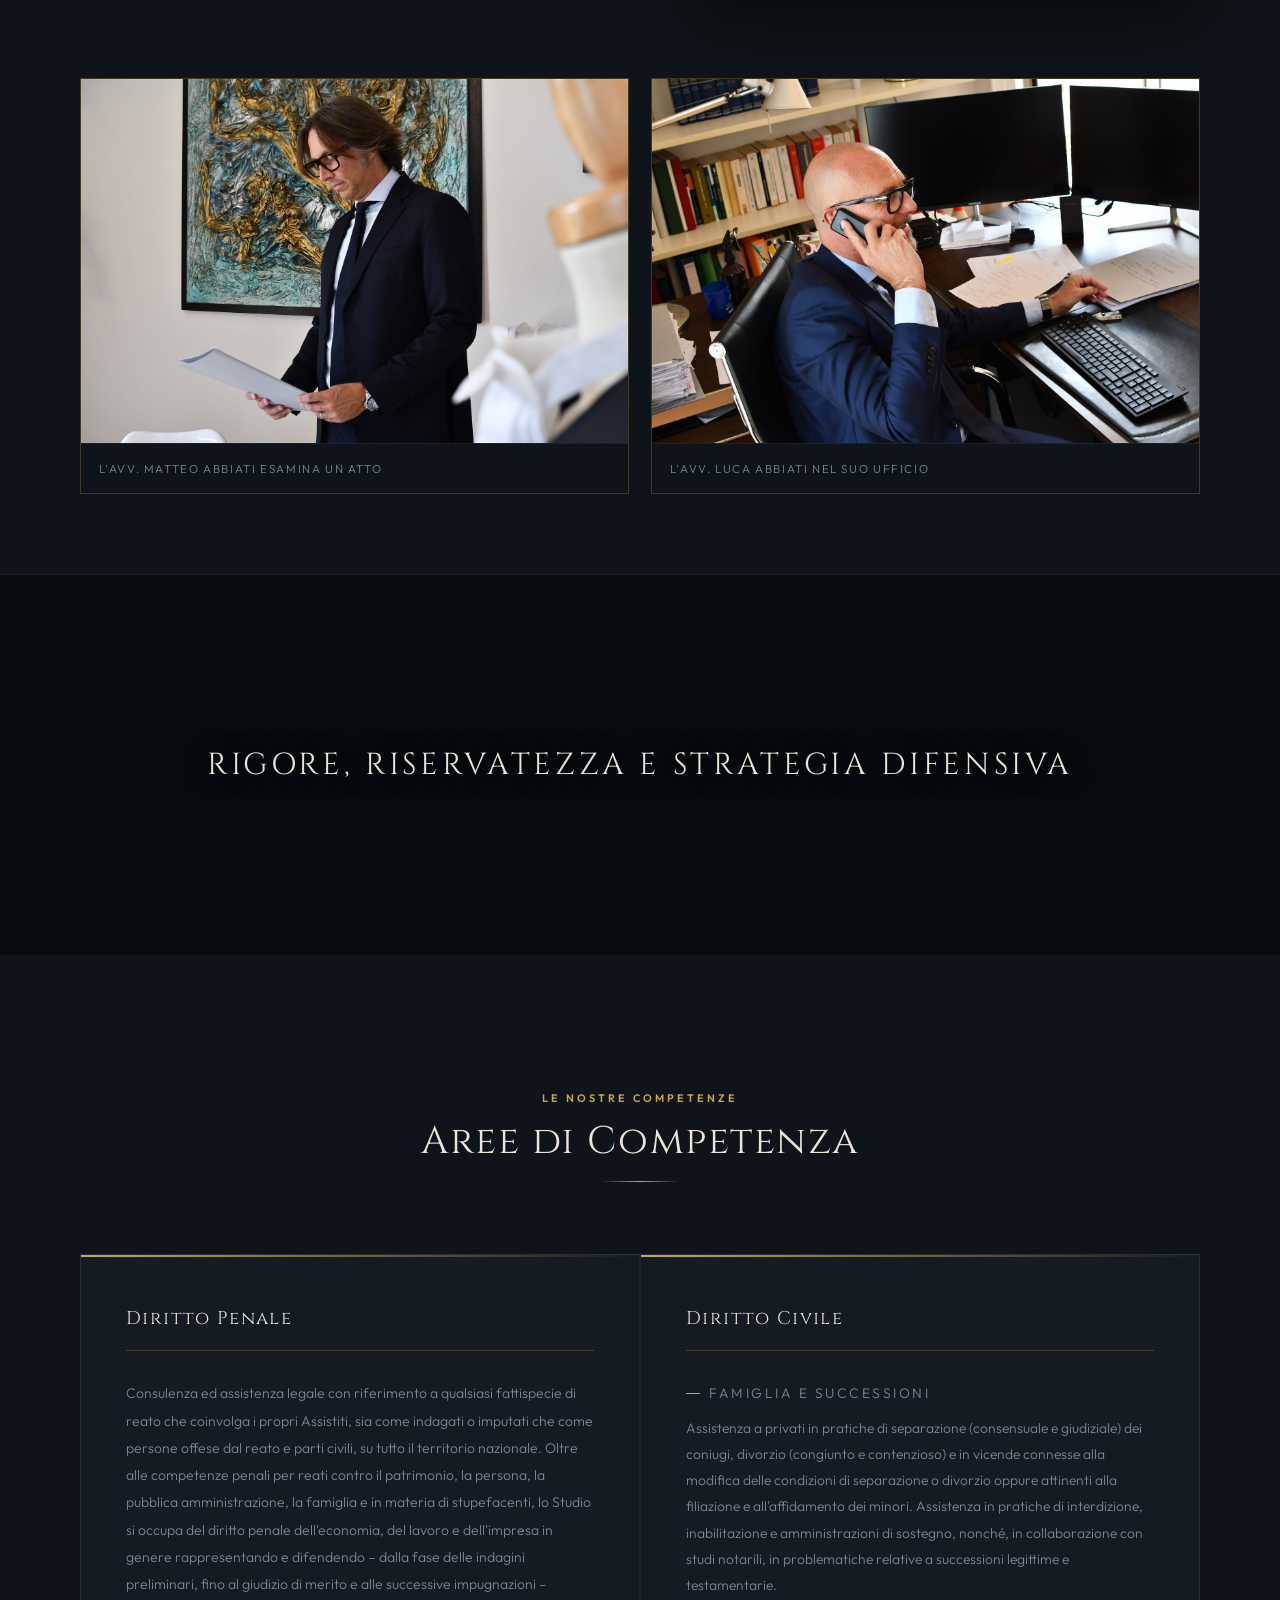
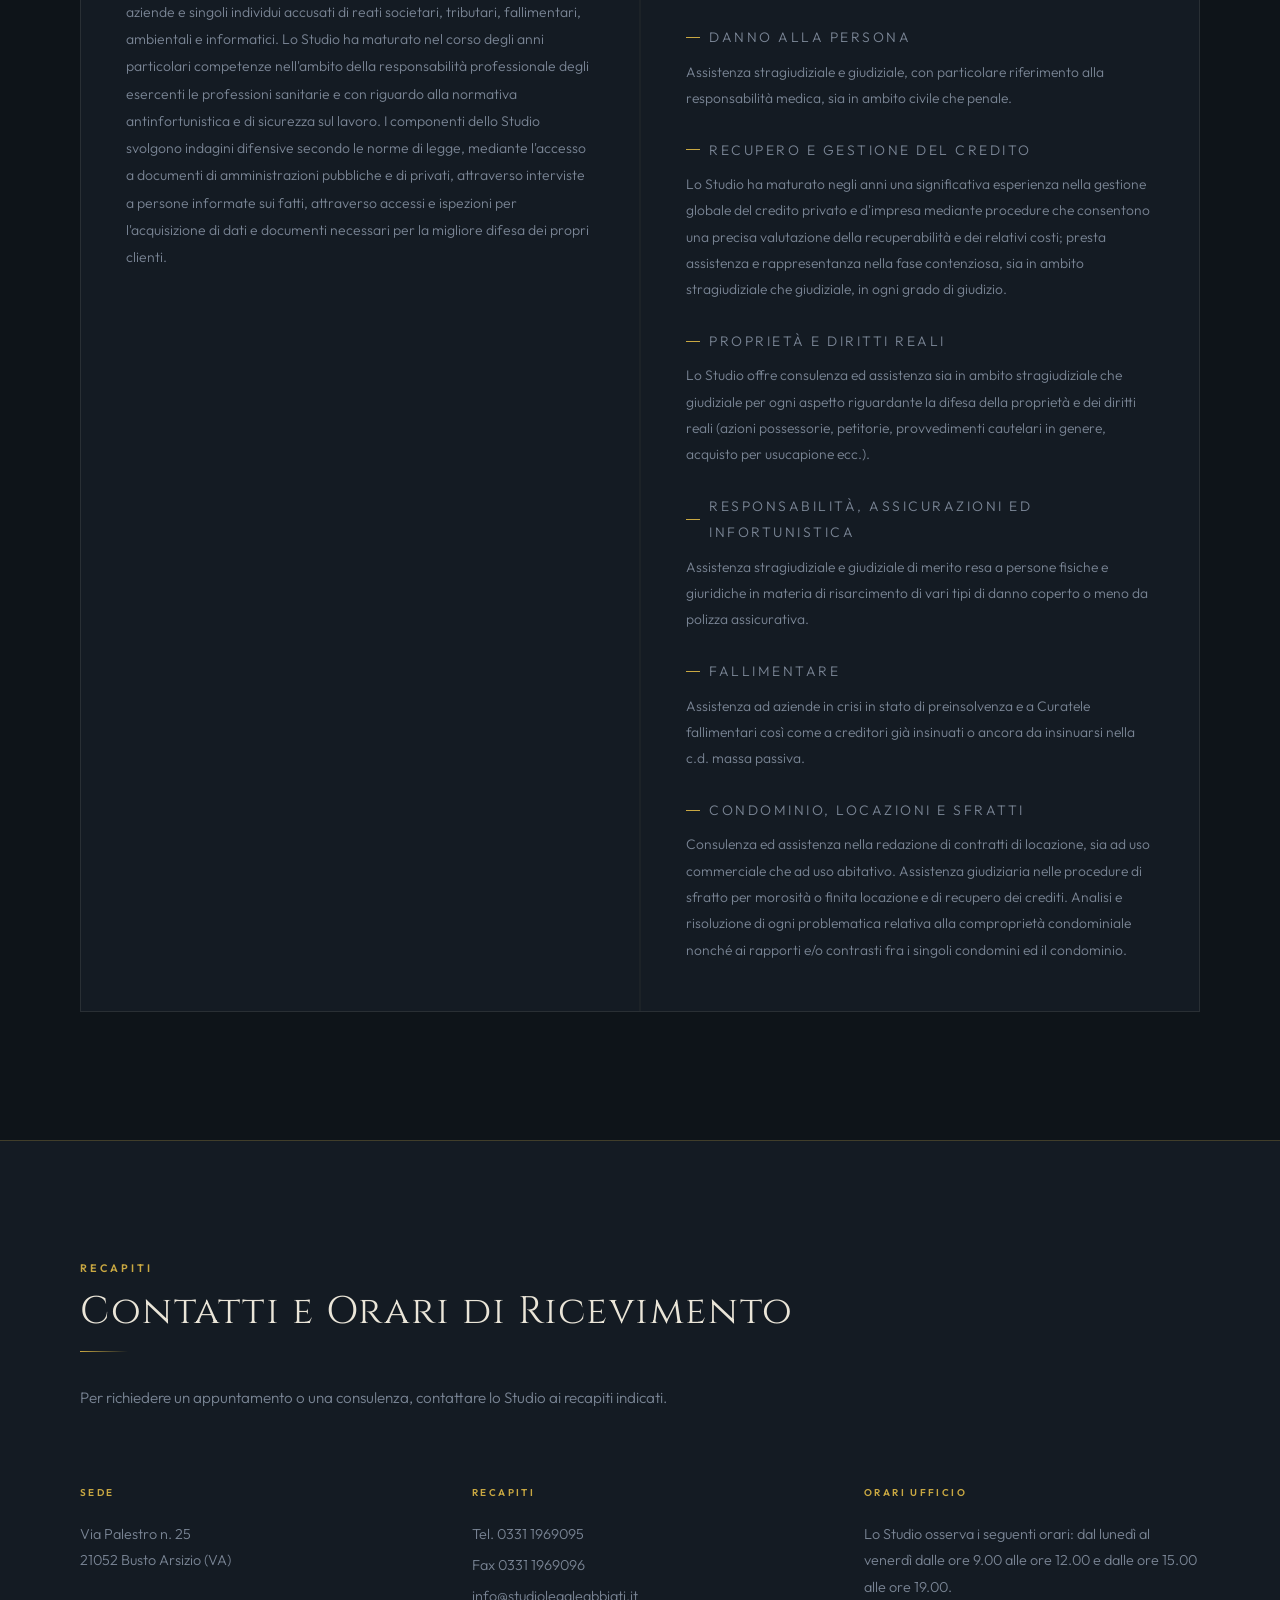
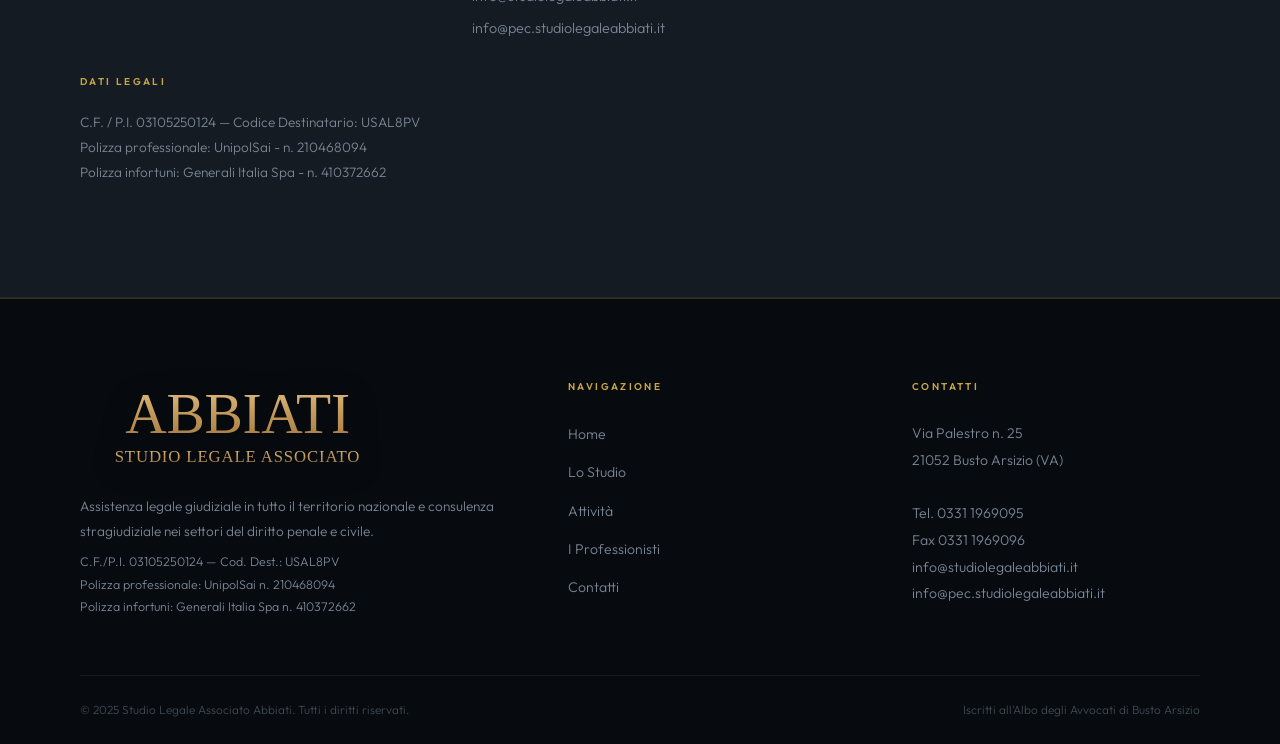
==== commit f78a600f: "Semplifica il testo sopra il logo" ====
--- a/bozza 3/index.html
+++ b/bozza 3/index.html
@@ -52,7 +52,7 @@
 
     <div class="hero-editorial-inner">
       <div class="hero-identity">
-        <span class="hero-kicker">Busto Arsizio · Assistenza su tutto il territorio nazionale</span>
+        <span class="hero-kicker">Busto Arsizio</span>
         <img src="restyling/logo-abbiati-bronzo.svg" alt="Abbiati Studio Legale Associato" class="hero-new-logo" />
         <div class="hero-signature" aria-label="Aree di attività">
           <span>Diritto penale</span>
--- a/bozza 3/style.css
+++ b/bozza 3/style.css
@@ -1321,3 +1321,270 @@
   .founder-photo img { height: 320px; }
   .photo-band { background-attachment: scroll; min-height: 300px; }
 }
+
+
+/* ═══════════════════════════════════════════════
+   ANTEPRIMA HERO EDITORIALE — AGOSTO 2026
+   Video atmosferico, identità a sinistra, soci in primo piano
+   ═══════════════════════════════════════════════ */
+.hero.hero-photo.hero-editorial {
+  min-height: clamp(680px, 82vh, 820px);
+  align-items: stretch;
+  justify-content: center;
+  isolation: isolate;
+}
+
+.hero-editorial .hero-video {
+  inset: -14px;
+  width: calc(100% + 28px);
+  height: calc(100% + 28px);
+  opacity: 0.42;
+  filter: blur(7px) saturate(0.55) brightness(0.52);
+  transform: scale(1.035);
+  z-index: 1;
+}
+
+.hero-atmosphere {
+  position: absolute;
+  inset: 0;
+  z-index: 2;
+  background:
+    radial-gradient(circle at 76% 46%, rgba(165, 126, 72, 0.12), transparent 38%),
+    linear-gradient(90deg, rgba(7, 11, 15, 0.98) 0%, rgba(7, 11, 15, 0.92) 37%, rgba(7, 11, 15, 0.58) 68%, rgba(7, 11, 15, 0.78) 100%),
+    linear-gradient(180deg, rgba(7, 11, 15, 0.42), rgba(7, 11, 15, 0.76));
+  pointer-events: none;
+}
+
+.hero-editorial-inner {
+  position: relative;
+  z-index: 3;
+  width: min(1240px, calc(100% - 5rem));
+  margin: 0 auto;
+  padding: 8.75rem 0 5rem;
+  display: grid;
+  grid-template-columns: minmax(320px, 0.82fr) minmax(480px, 1.18fr);
+  gap: clamp(3rem, 6vw, 6.5rem);
+  align-items: center;
+}
+
+.hero-identity {
+  align-self: center;
+  min-width: 0;
+}
+
+.hero-kicker {
+  display: block;
+  margin-bottom: 1.7rem;
+  color: rgba(244, 240, 232, 0.68);
+  font-family: var(--font-sans);
+  font-size: 0.64rem;
+  font-weight: 500;
+  letter-spacing: 0.19em;
+  line-height: 1.65;
+  text-transform: uppercase;
+}
+
+.hero-new-logo {
+  display: block;
+  width: min(100%, 470px);
+  height: auto;
+  margin: 0;
+  filter: drop-shadow(0 12px 30px rgba(0, 0, 0, 0.46));
+}
+
+.hero-signature {
+  width: min(100%, 470px);
+  margin-top: 2rem;
+  padding-top: 1.2rem;
+  border-top: 1px solid rgba(196, 154, 90, 0.42);
+  display: flex;
+  align-items: center;
+  gap: 1.4rem;
+  color: rgba(244, 240, 232, 0.78);
+  font-family: var(--font-serif);
+  font-size: 0.88rem;
+  letter-spacing: 0.08em;
+}
+
+.hero-signature span + span {
+  padding-left: 1.4rem;
+  border-left: 1px solid rgba(196, 154, 90, 0.38);
+}
+
+.hero-portrait {
+  position: relative;
+  margin: 0;
+  overflow: hidden;
+  aspect-ratio: 3 / 2;
+  background: #0a0f14;
+  border: 1px solid rgba(196, 154, 90, 0.52);
+  box-shadow: 0 34px 90px rgba(0, 0, 0, 0.58);
+}
+
+.hero-portrait::before {
+  content: '';
+  position: absolute;
+  inset: 0;
+  z-index: 1;
+  box-shadow: inset 0 0 0 1px rgba(244, 240, 232, 0.06);
+  pointer-events: none;
+}
+
+.hero-portrait::after {
+  content: '';
+  position: absolute;
+  inset: 0;
+  z-index: 1;
+  background: linear-gradient(180deg, transparent 48%, rgba(4, 7, 10, 0.88) 100%);
+  pointer-events: none;
+}
+
+.hero-portrait img {
+  display: block;
+  width: 100%;
+  height: 100%;
+  object-fit: cover;
+  object-position: center 34%;
+  filter: saturate(0.86) contrast(1.04);
+  transition: transform 1.4s cubic-bezier(0.22, 1, 0.36, 1);
+}
+
+.hero-portrait:hover img {
+  transform: scale(1.025);
+}
+
+.hero-portrait figcaption {
+  position: absolute;
+  z-index: 2;
+  left: 1.7rem;
+  right: 1.7rem;
+  bottom: 1.35rem;
+  display: flex;
+  justify-content: space-between;
+  align-items: flex-end;
+  gap: 1rem;
+}
+
+.hero-portrait figcaption span {
+  color: var(--gold-light);
+  font-family: var(--font-sans);
+  font-size: 0.58rem;
+  font-weight: 600;
+  letter-spacing: 0.2em;
+  text-transform: uppercase;
+}
+
+.hero-portrait figcaption strong {
+  color: rgba(244, 240, 232, 0.86);
+  font-family: var(--font-serif);
+  font-size: 0.76rem;
+  font-weight: 400;
+  letter-spacing: 0.05em;
+  text-align: right;
+}
+
+.navbar-logo-img[src*="logo-abbiati-bronzo"],
+.footer-logo-img[src*="logo-abbiati-bronzo"] {
+  filter: drop-shadow(0 6px 16px rgba(0, 0, 0, 0.28));
+}
+
+@media (max-width: 1040px) {
+  .hero-editorial-inner {
+    width: min(100% - 3rem, 920px);
+    grid-template-columns: minmax(270px, 0.82fr) minmax(410px, 1.18fr);
+    gap: 2.8rem;
+  }
+
+  .hero-signature {
+    flex-direction: column;
+    align-items: flex-start;
+    gap: 0.55rem;
+  }
+
+  .hero-signature span + span {
+    padding-left: 0;
+    border-left: 0;
+  }
+}
+
+@media (max-width: 820px) {
+  .hero.hero-photo.hero-editorial {
+    min-height: auto;
+  }
+
+  .hero-atmosphere {
+    background:
+      linear-gradient(180deg, rgba(7, 11, 15, 0.96) 0%, rgba(7, 11, 15, 0.84) 48%, rgba(7, 11, 15, 0.72) 100%);
+  }
+
+  .hero-editorial-inner {
+    width: min(100% - 3rem, 680px);
+    padding: 7.8rem 0 3.2rem;
+    grid-template-columns: 1fr;
+    gap: 2.5rem;
+  }
+
+  .hero-identity {
+    text-align: center;
+  }
+
+  .hero-new-logo {
+    width: min(100%, 430px);
+    margin-inline: auto;
+  }
+
+  .hero-signature {
+    width: min(100%, 430px);
+    margin-inline: auto;
+    flex-direction: row;
+    justify-content: center;
+    gap: 1rem;
+  }
+
+  .hero-signature span + span {
+    padding-left: 1rem;
+    border-left: 1px solid rgba(196, 154, 90, 0.38);
+  }
+}
+
+@media (max-width: 520px) {
+  .hero-editorial-inner {
+    width: min(100% - 2rem, 460px);
+    padding-top: 7rem;
+  }
+
+  .hero-kicker {
+    max-width: 330px;
+    margin-inline: auto;
+    font-size: 0.56rem;
+  }
+
+  .hero-signature {
+    font-size: 0.75rem;
+  }
+
+  .hero-portrait {
+    aspect-ratio: 4 / 3;
+  }
+
+  .hero-portrait figcaption {
+    left: 1rem;
+    right: 1rem;
+    bottom: 0.9rem;
+    display: block;
+  }
+
+  .hero-portrait figcaption strong {
+    display: none;
+  }
+}
+
+@media (prefers-reduced-motion: reduce) {
+  .hero-portrait img {
+    transition: none;
+  }
+
+  .hero-portrait:hover img {
+    transform: none;
+  }
+}
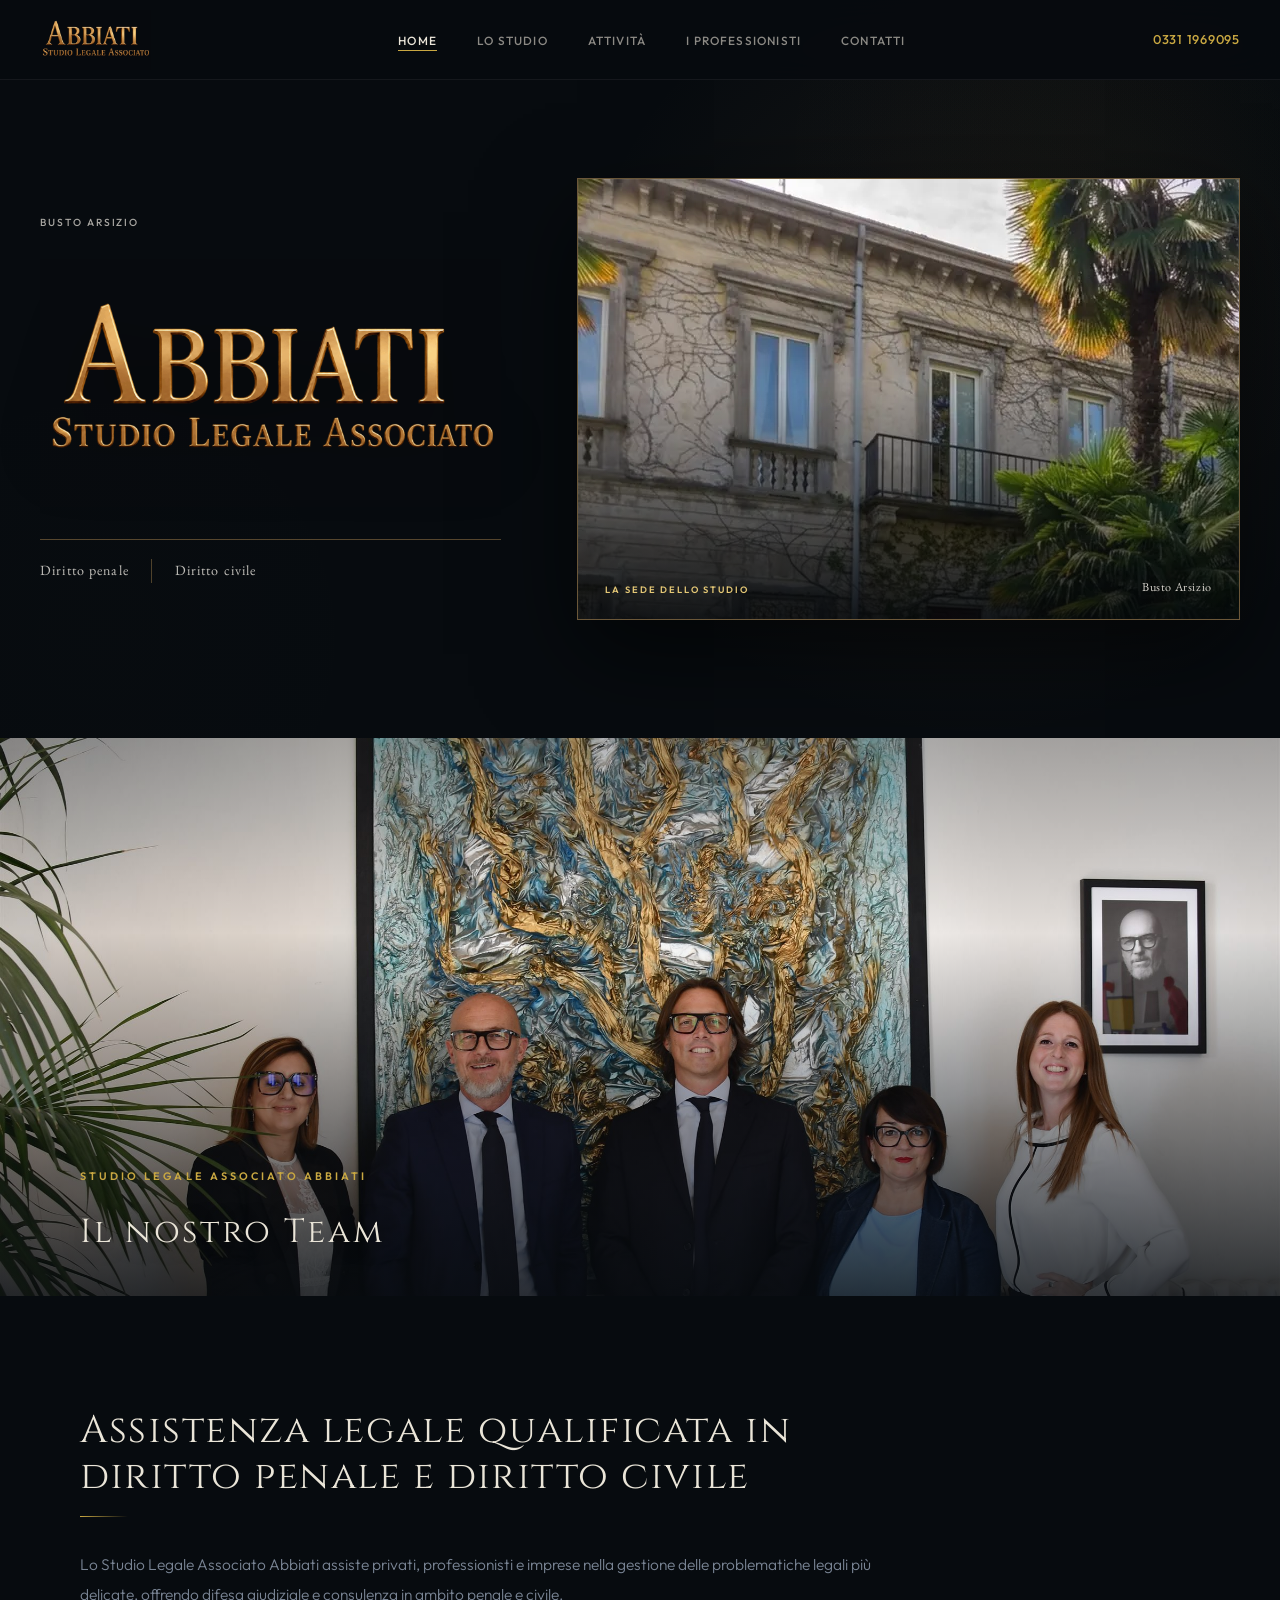
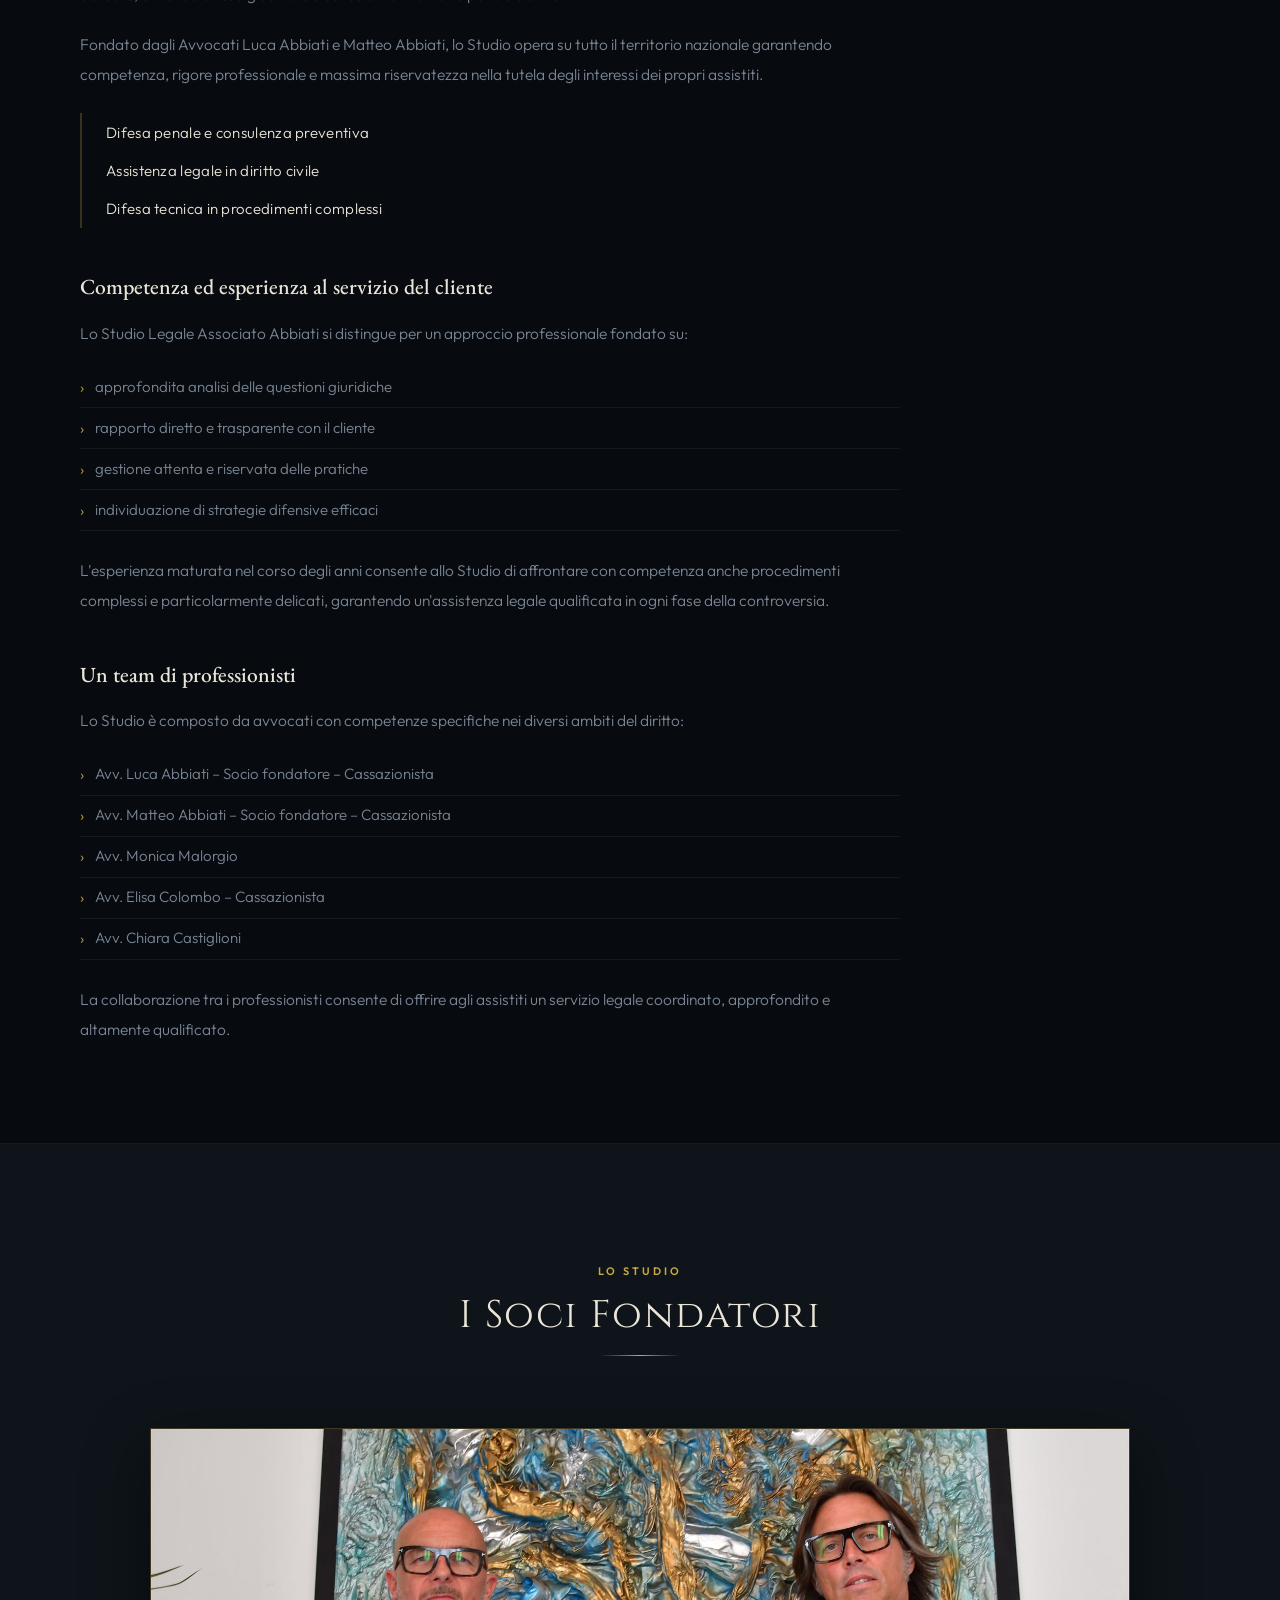
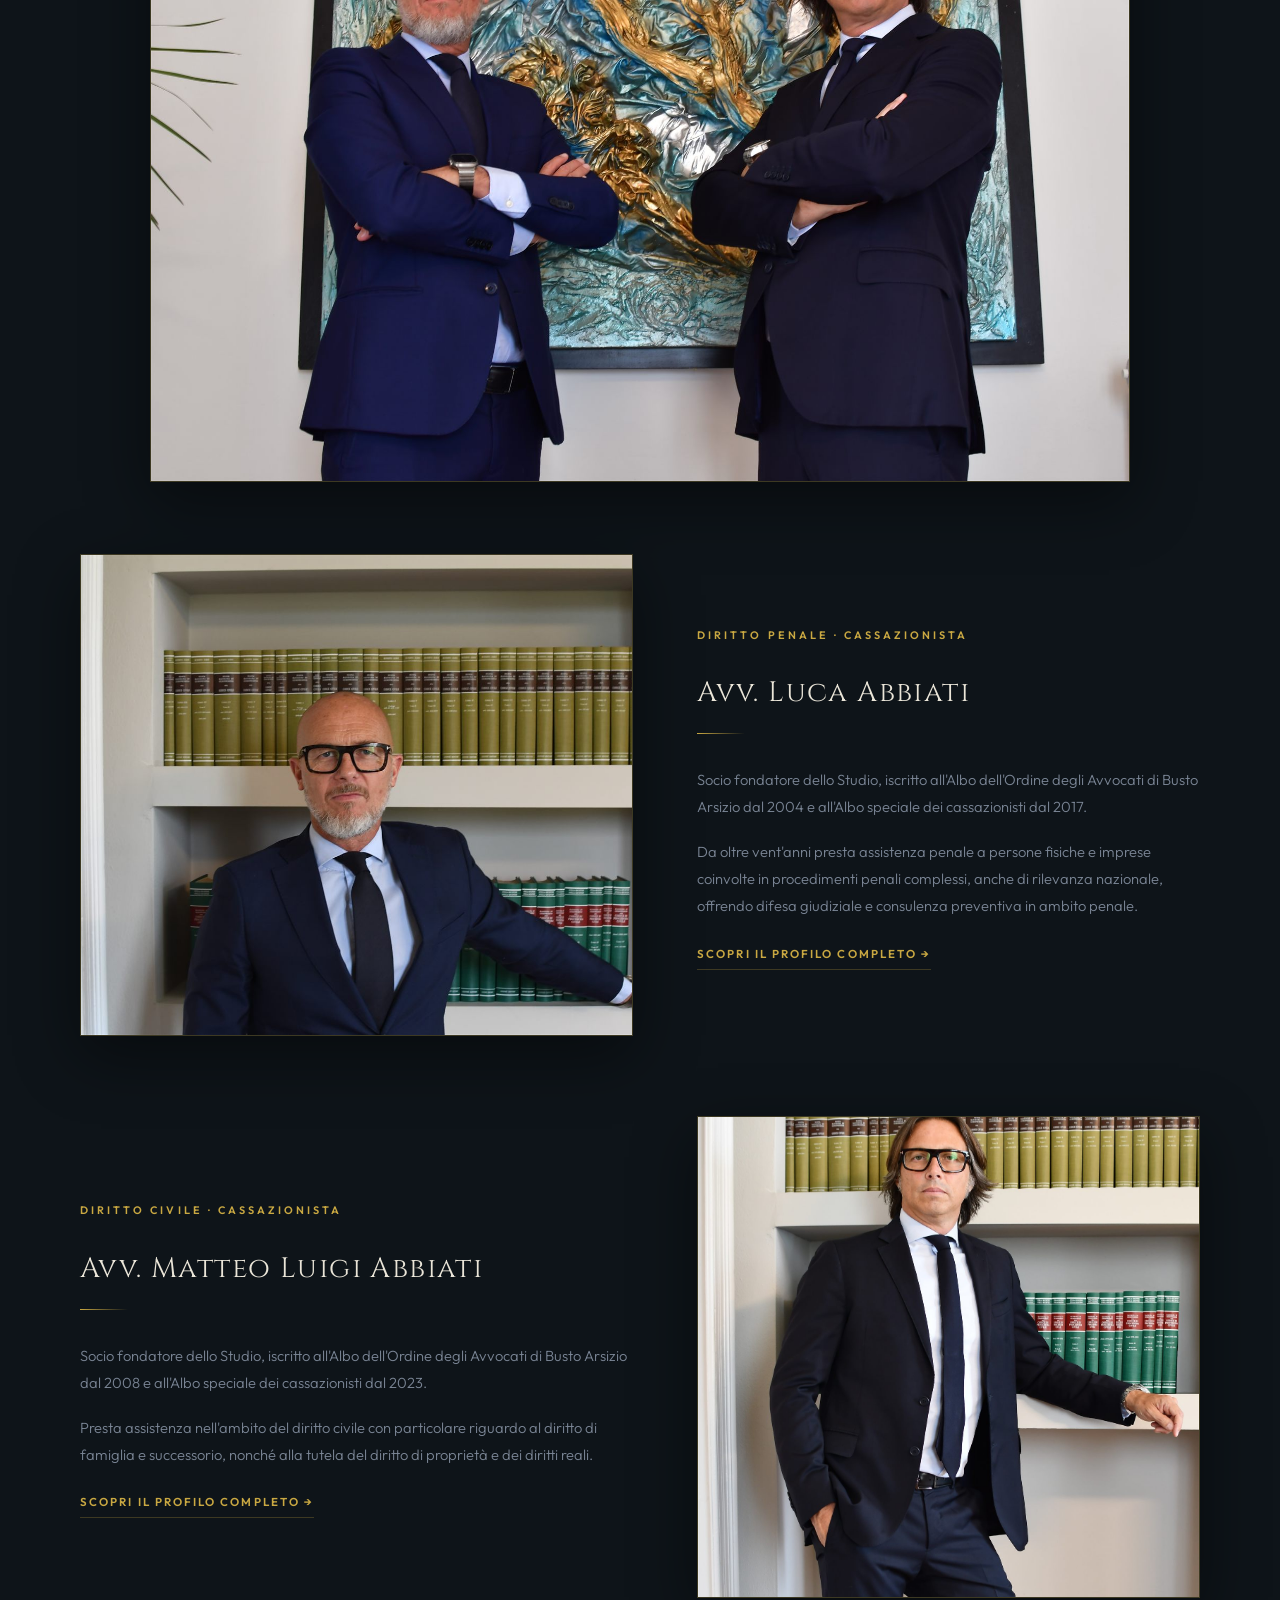
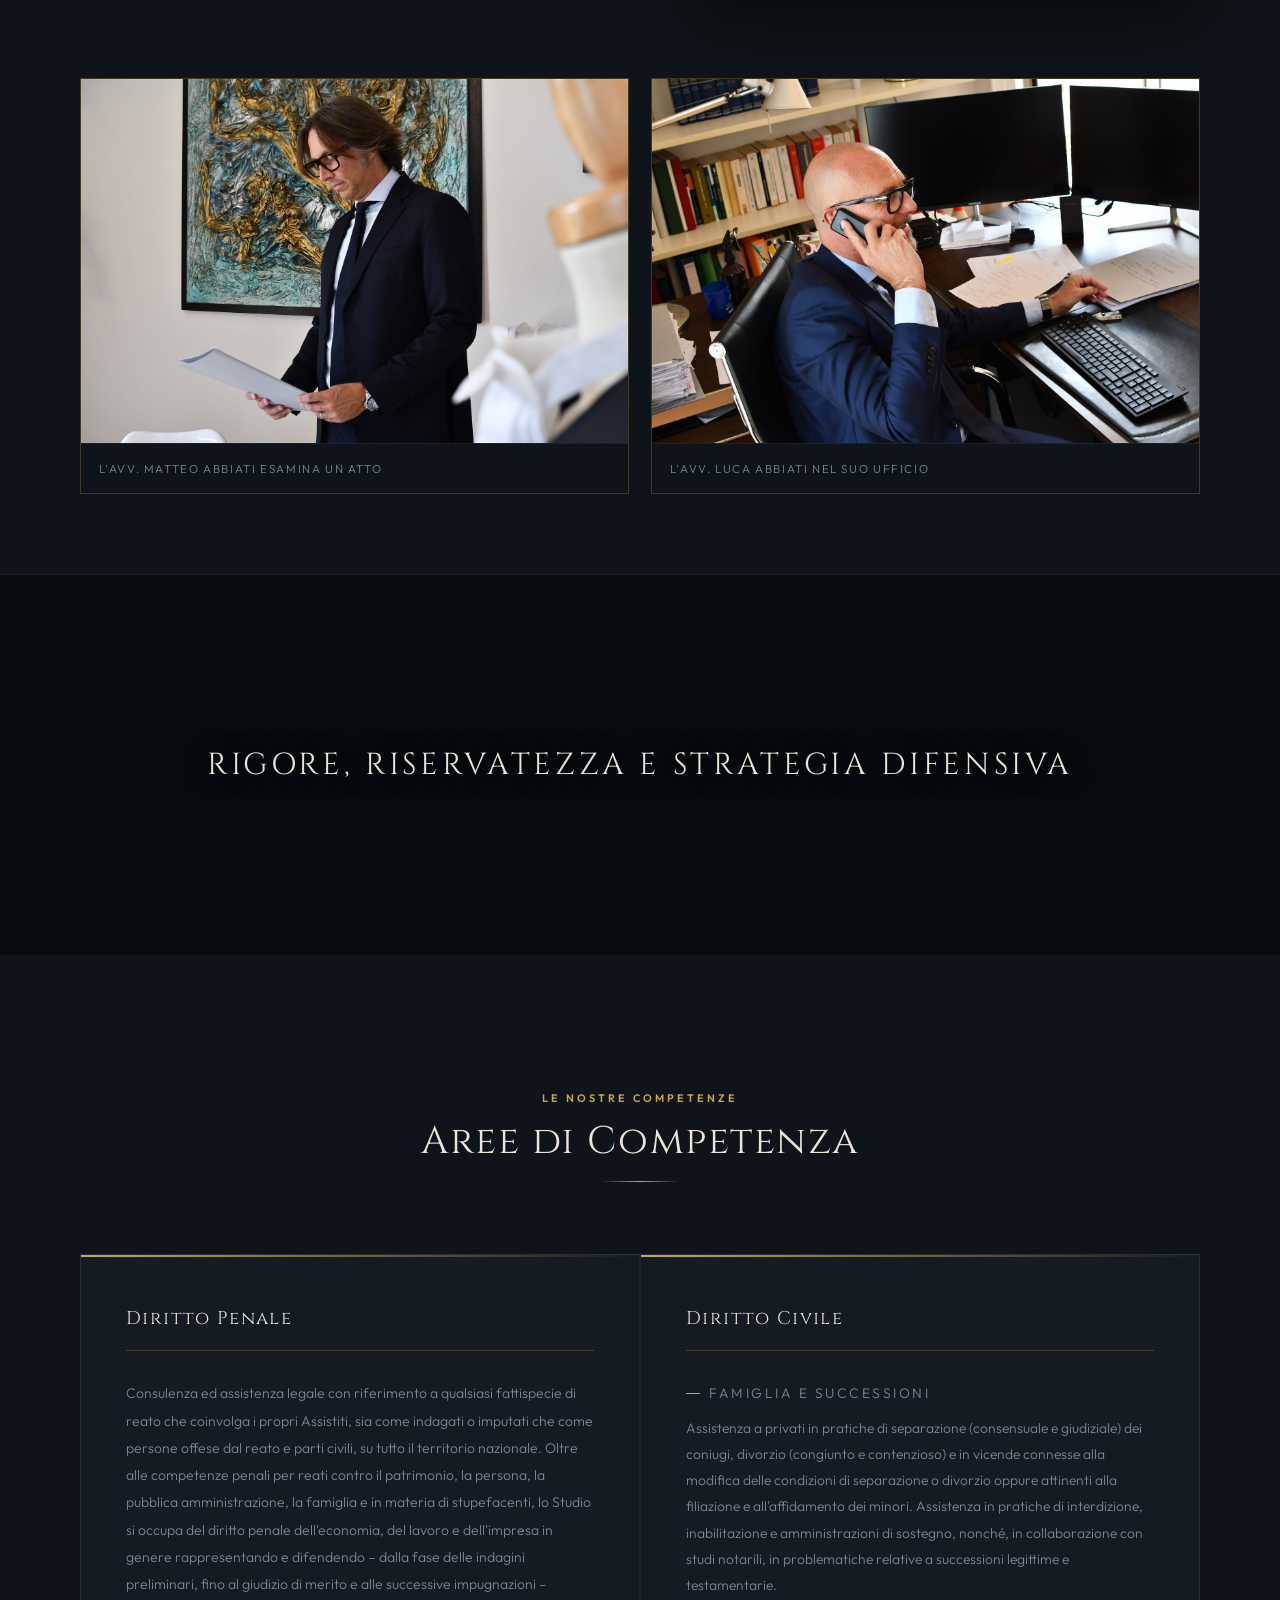
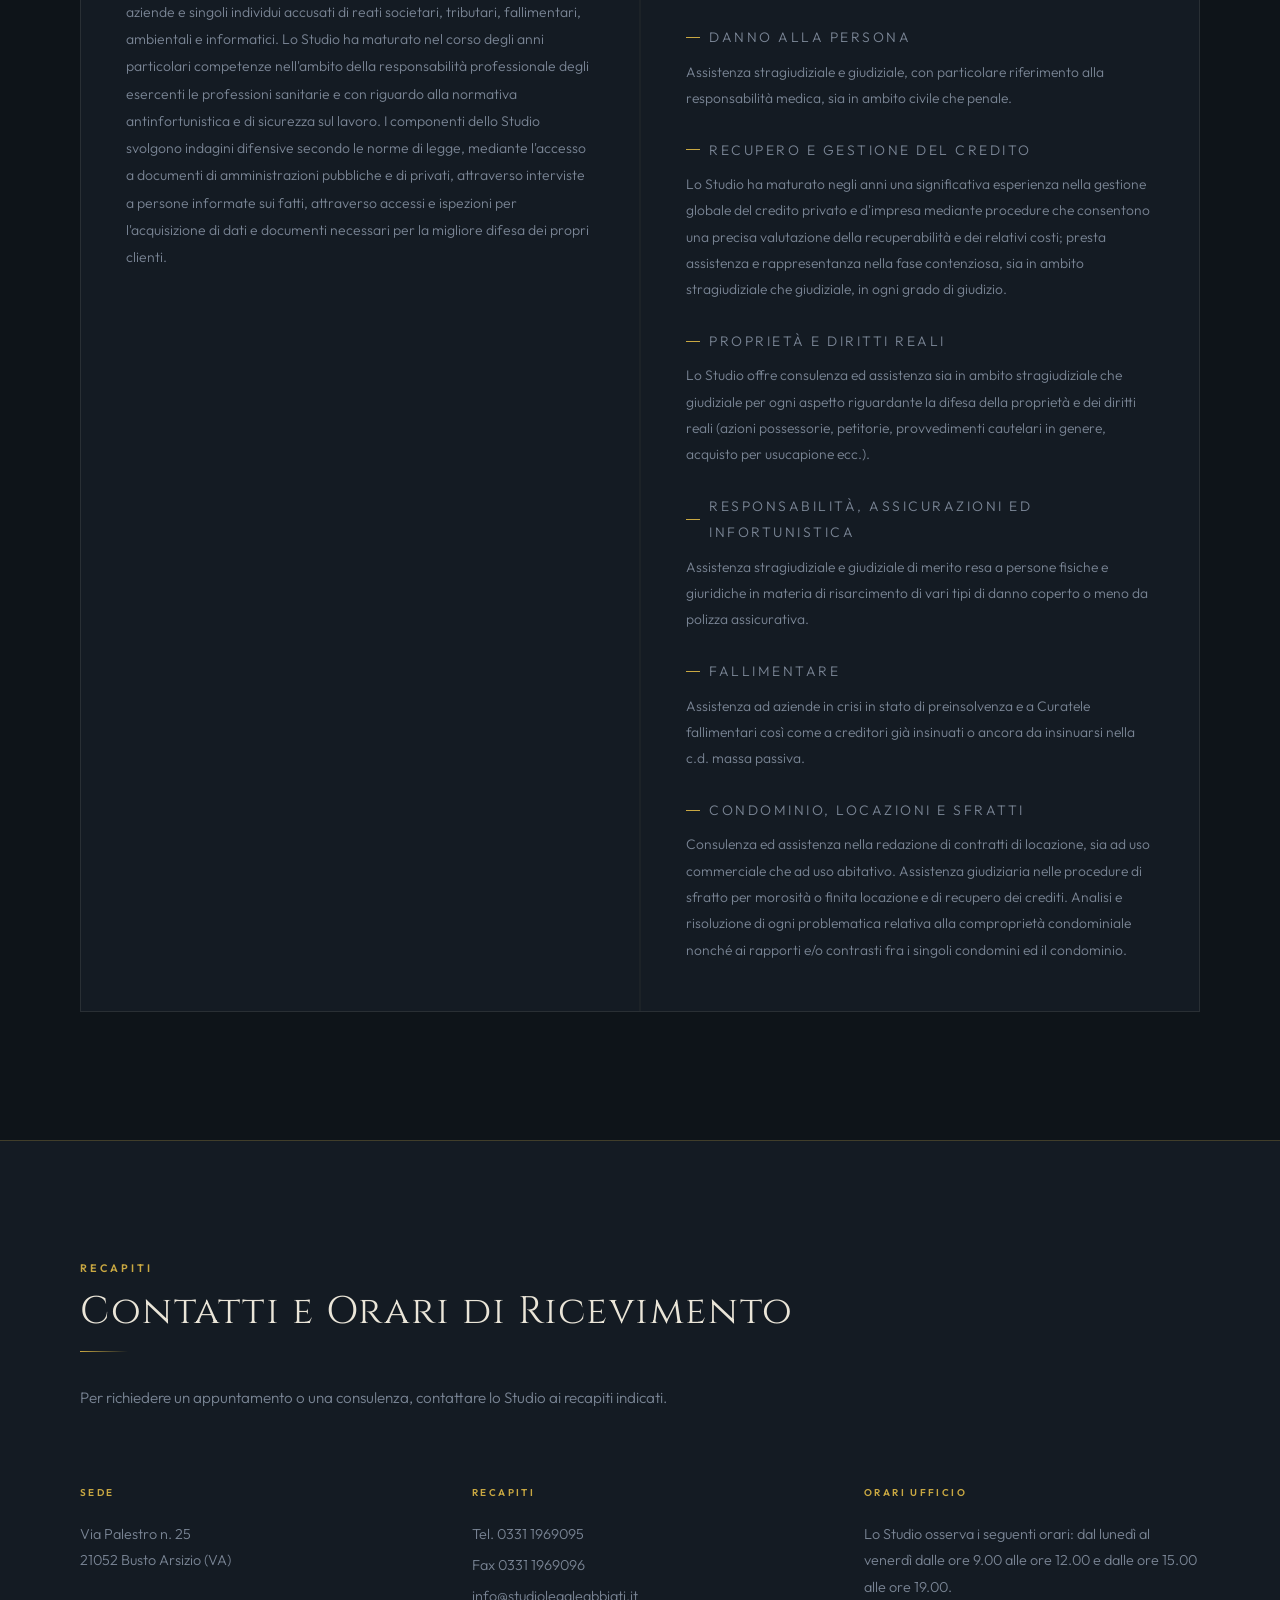
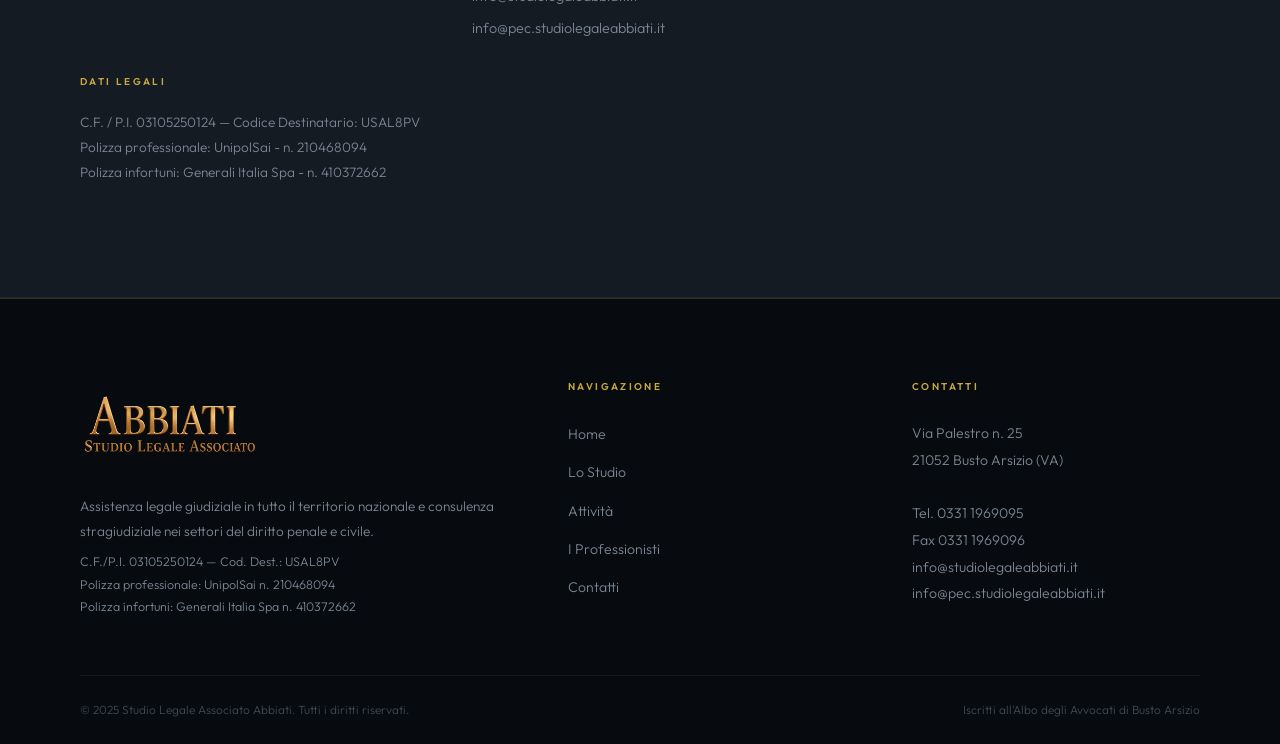
==== commit e5c4f6ab: "Sostituisce i soci con il motion della villa e il logo originale" ====
--- a/bozza 3/index.html
+++ b/bozza 3/index.html
@@ -13,7 +13,7 @@
   <nav class="navbar" role="navigation" aria-label="Navigazione principale">
     <div class="navbar-inner">
       <a href="index.html" class="navbar-logo" aria-label="Studio Legale Abbiati – Homepage">
-        <img src="restyling/logo-abbiati-bronzo.svg" alt="Abbiati Studio Legale Associato" class="navbar-logo-img" />
+        <img src="restyling/logo-abbiati-originale.png" alt="Abbiati Studio Legale Associato" class="navbar-logo-img" />
       </a>
       <ul class="navbar-links">
         <li><a href="index.html">Home</a></li>
@@ -53,18 +53,22 @@
     <div class="hero-editorial-inner">
       <div class="hero-identity">
         <span class="hero-kicker">Busto Arsizio</span>
-        <img src="restyling/logo-abbiati-bronzo.svg" alt="Abbiati Studio Legale Associato" class="hero-new-logo" />
+        <img src="restyling/logo-abbiati-originale.png" alt="Abbiati Studio Legale Associato" class="hero-new-logo" />
         <div class="hero-signature" aria-label="Aree di attività">
           <span>Diritto penale</span>
           <span>Diritto civile</span>
         </div>
       </div>
 
-      <figure class="hero-portrait">
-        <img src="foto/soci-hero-2026.webp" alt="Gli Avvocati Luca e Matteo Abbiati, soci fondatori dello Studio" />
+      <figure class="hero-portrait hero-villa-frame">
+        <video class="hero-feature-video" autoplay muted loop playsinline preload="metadata"
+               poster="restyling/villa-hero-poster.webp"
+               aria-label="Villa sede dello Studio Legale Associato Abbiati">
+          <source src="restyling/villa-hero-motion.mp4" type="video/mp4" />
+        </video>
         <figcaption>
-          <span>I soci fondatori</span>
-          <strong>Avv. Luca Abbiati · Avv. Matteo Abbiati</strong>
+          <span>La sede dello Studio</span>
+          <strong>Busto Arsizio</strong>
         </figcaption>
       </figure>
     </div>
@@ -356,7 +360,7 @@
     <div class="container">
       <div class="footer-grid">
         <div class="footer-brand">
-          <img src="restyling/logo-abbiati-bronzo.svg" alt="Abbiati Studio Legale Associato" class="footer-logo-img" />
+          <img src="restyling/logo-abbiati-originale.png" alt="Abbiati Studio Legale Associato" class="footer-logo-img" />
           <p>Assistenza legale giudiziale in tutto il territorio nazionale e consulenza
           stragiudiziale nei settori del diritto penale e civile.</p>
           <p style="margin-top:0.5rem;font-size:0.78rem;">C.F./P.I. 03105250124 &mdash; Cod. Dest.: USAL8PV<br>Polizza professionale: UnipolSai n. 210468094<br>Polizza infortuni: Generali Italia Spa n. 410372662</p>
--- a/bozza 3/style.css
+++ b/bozza 3/style.css
@@ -1338,9 +1338,9 @@
   inset: -14px;
   width: calc(100% + 28px);
   height: calc(100% + 28px);
-  opacity: 0.42;
-  filter: blur(7px) saturate(0.55) brightness(0.52);
-  transform: scale(1.035);
+  opacity: 0.72;
+  filter: blur(3px) saturate(0.78) brightness(0.80);
+  transform: scale(1.018);
   z-index: 1;
 }
 
@@ -1349,9 +1349,9 @@
   inset: 0;
   z-index: 2;
   background:
-    radial-gradient(circle at 76% 46%, rgba(165, 126, 72, 0.12), transparent 38%),
-    linear-gradient(90deg, rgba(7, 11, 15, 0.98) 0%, rgba(7, 11, 15, 0.92) 37%, rgba(7, 11, 15, 0.58) 68%, rgba(7, 11, 15, 0.78) 100%),
-    linear-gradient(180deg, rgba(7, 11, 15, 0.42), rgba(7, 11, 15, 0.76));
+    radial-gradient(circle at 76% 46%, rgba(165, 126, 72, 0.10), transparent 38%),
+    linear-gradient(90deg, rgba(7, 11, 15, 0.82) 0%, rgba(7, 11, 15, 0.74) 37%, rgba(7, 11, 15, 0.38) 68%, rgba(7, 11, 15, 0.52) 100%),
+    linear-gradient(180deg, rgba(7, 11, 15, 0.20), rgba(7, 11, 15, 0.42));
   pointer-events: none;
 }
 
@@ -1514,7 +1514,7 @@
 
   .hero-atmosphere {
     background:
-      linear-gradient(180deg, rgba(7, 11, 15, 0.96) 0%, rgba(7, 11, 15, 0.84) 48%, rgba(7, 11, 15, 0.72) 100%);
+      linear-gradient(180deg, rgba(7, 11, 15, 0.86) 0%, rgba(7, 11, 15, 0.68) 48%, rgba(7, 11, 15, 0.54) 100%);
   }
 
   .hero-editorial-inner {
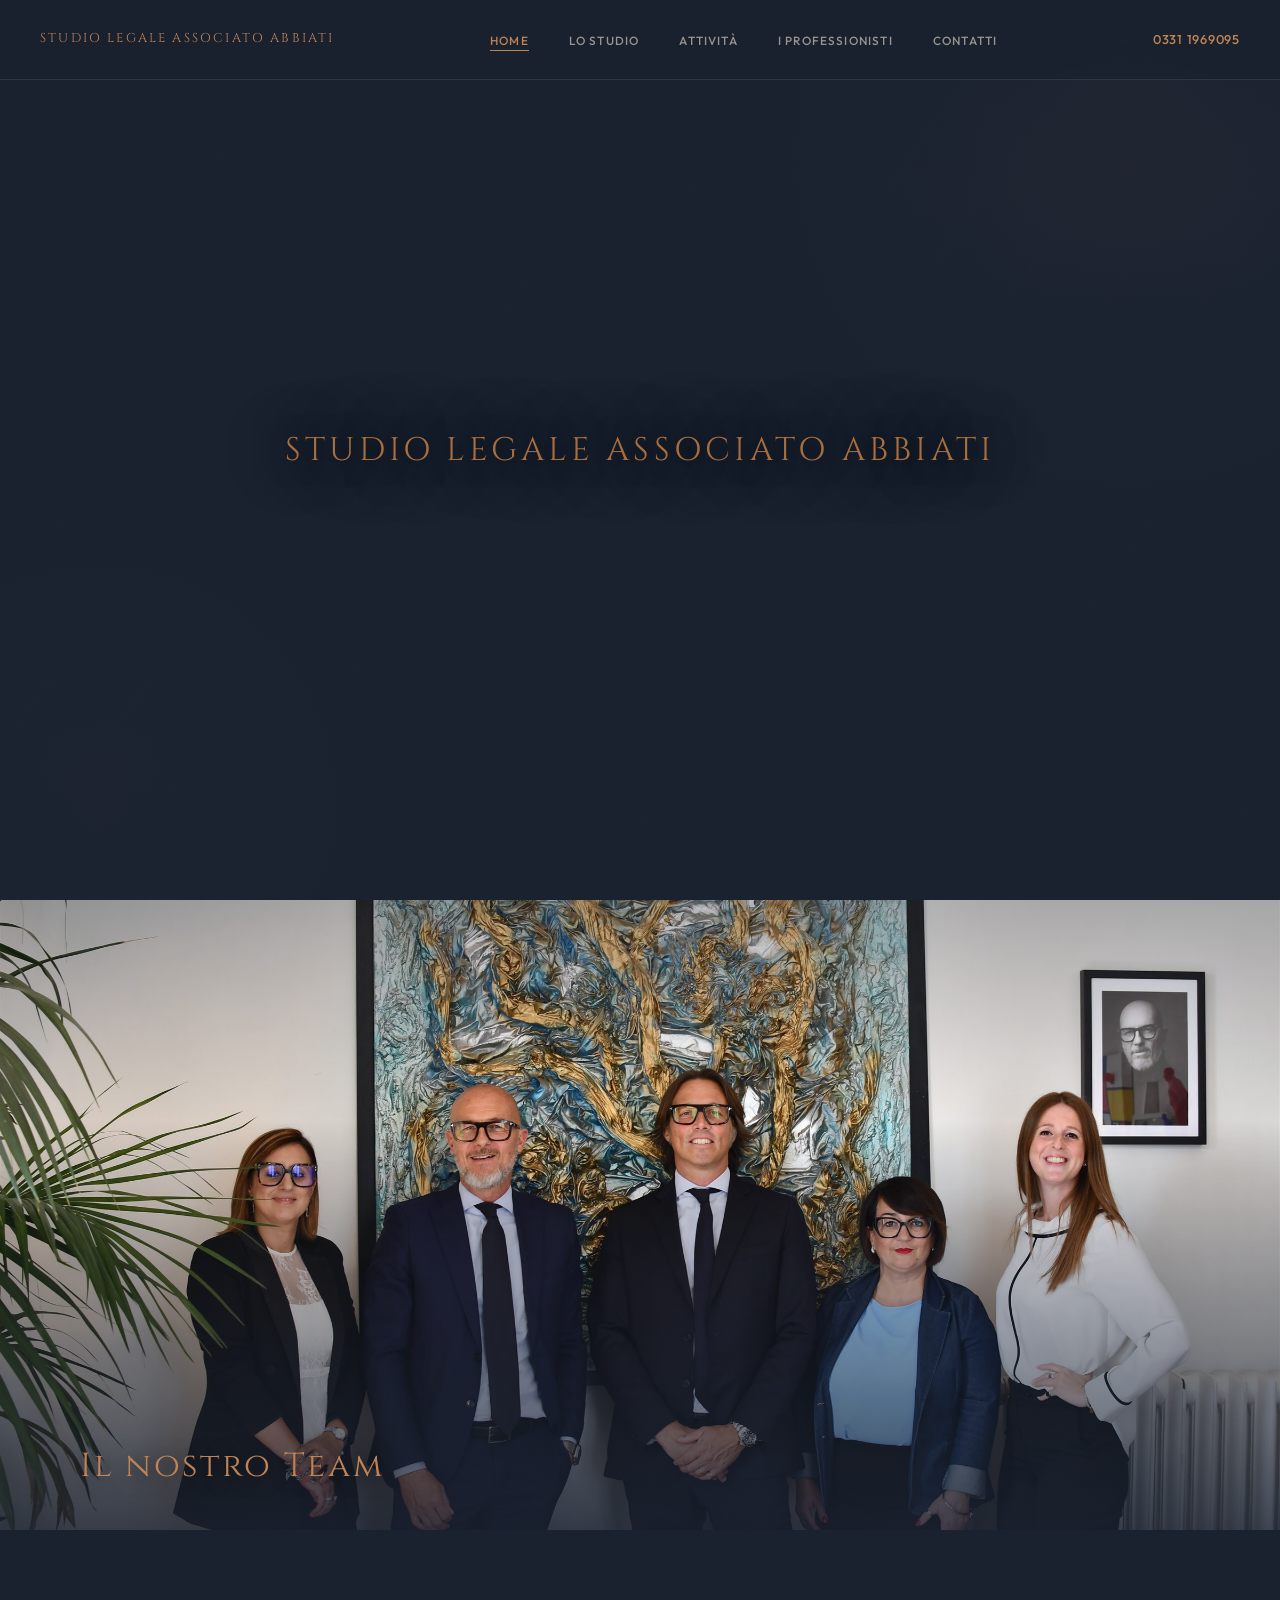
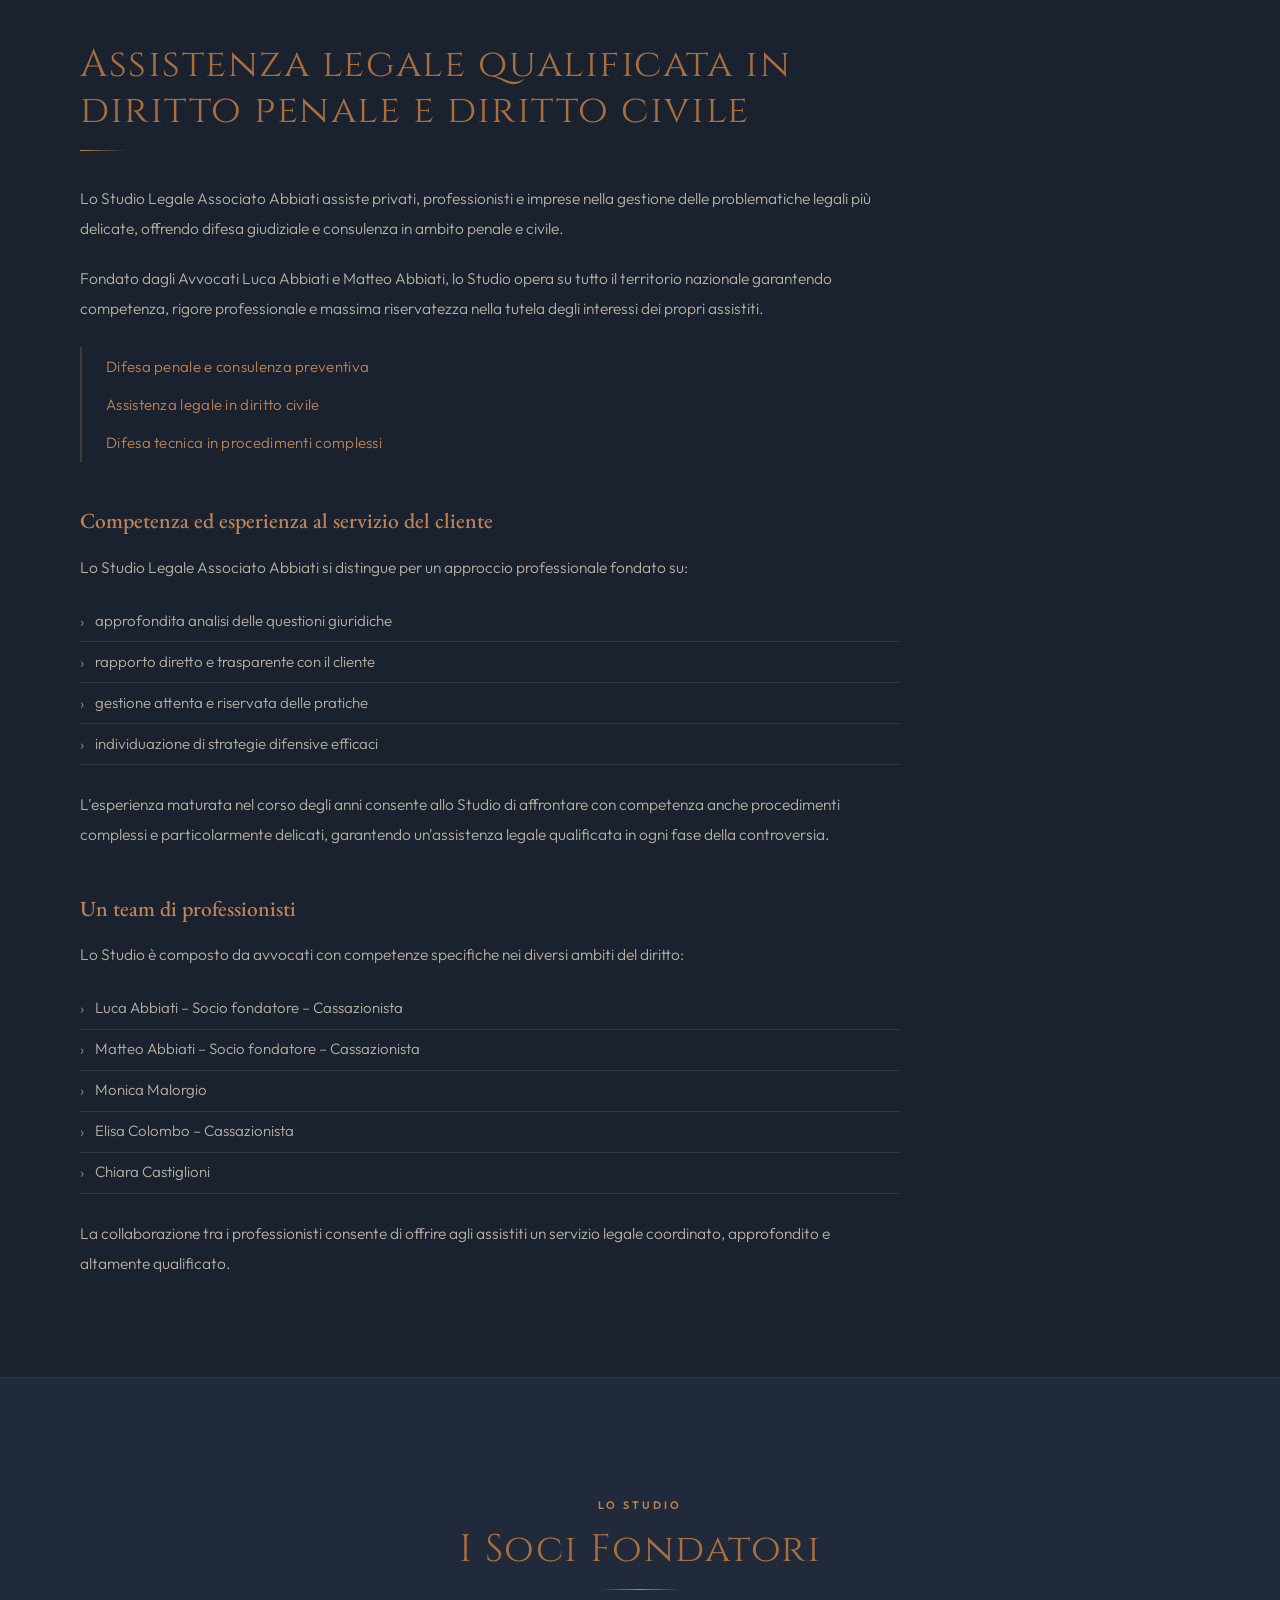
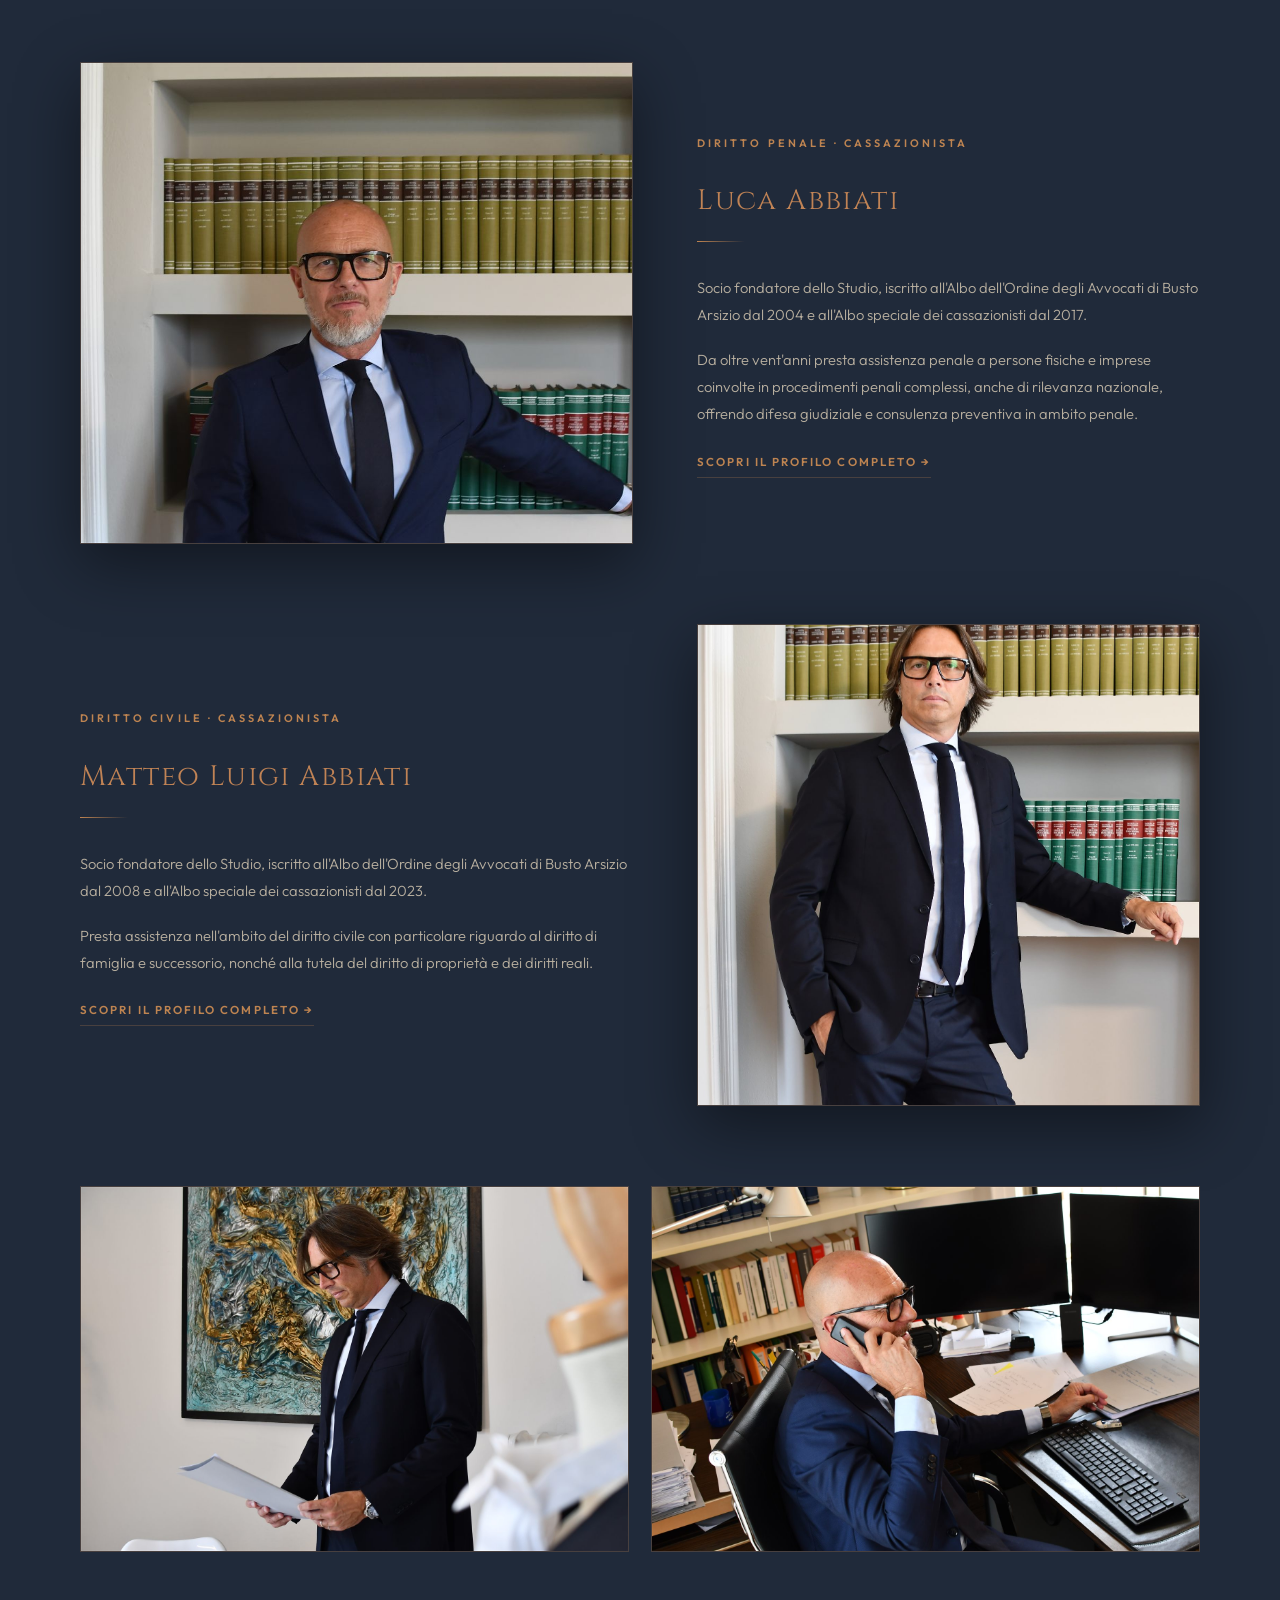
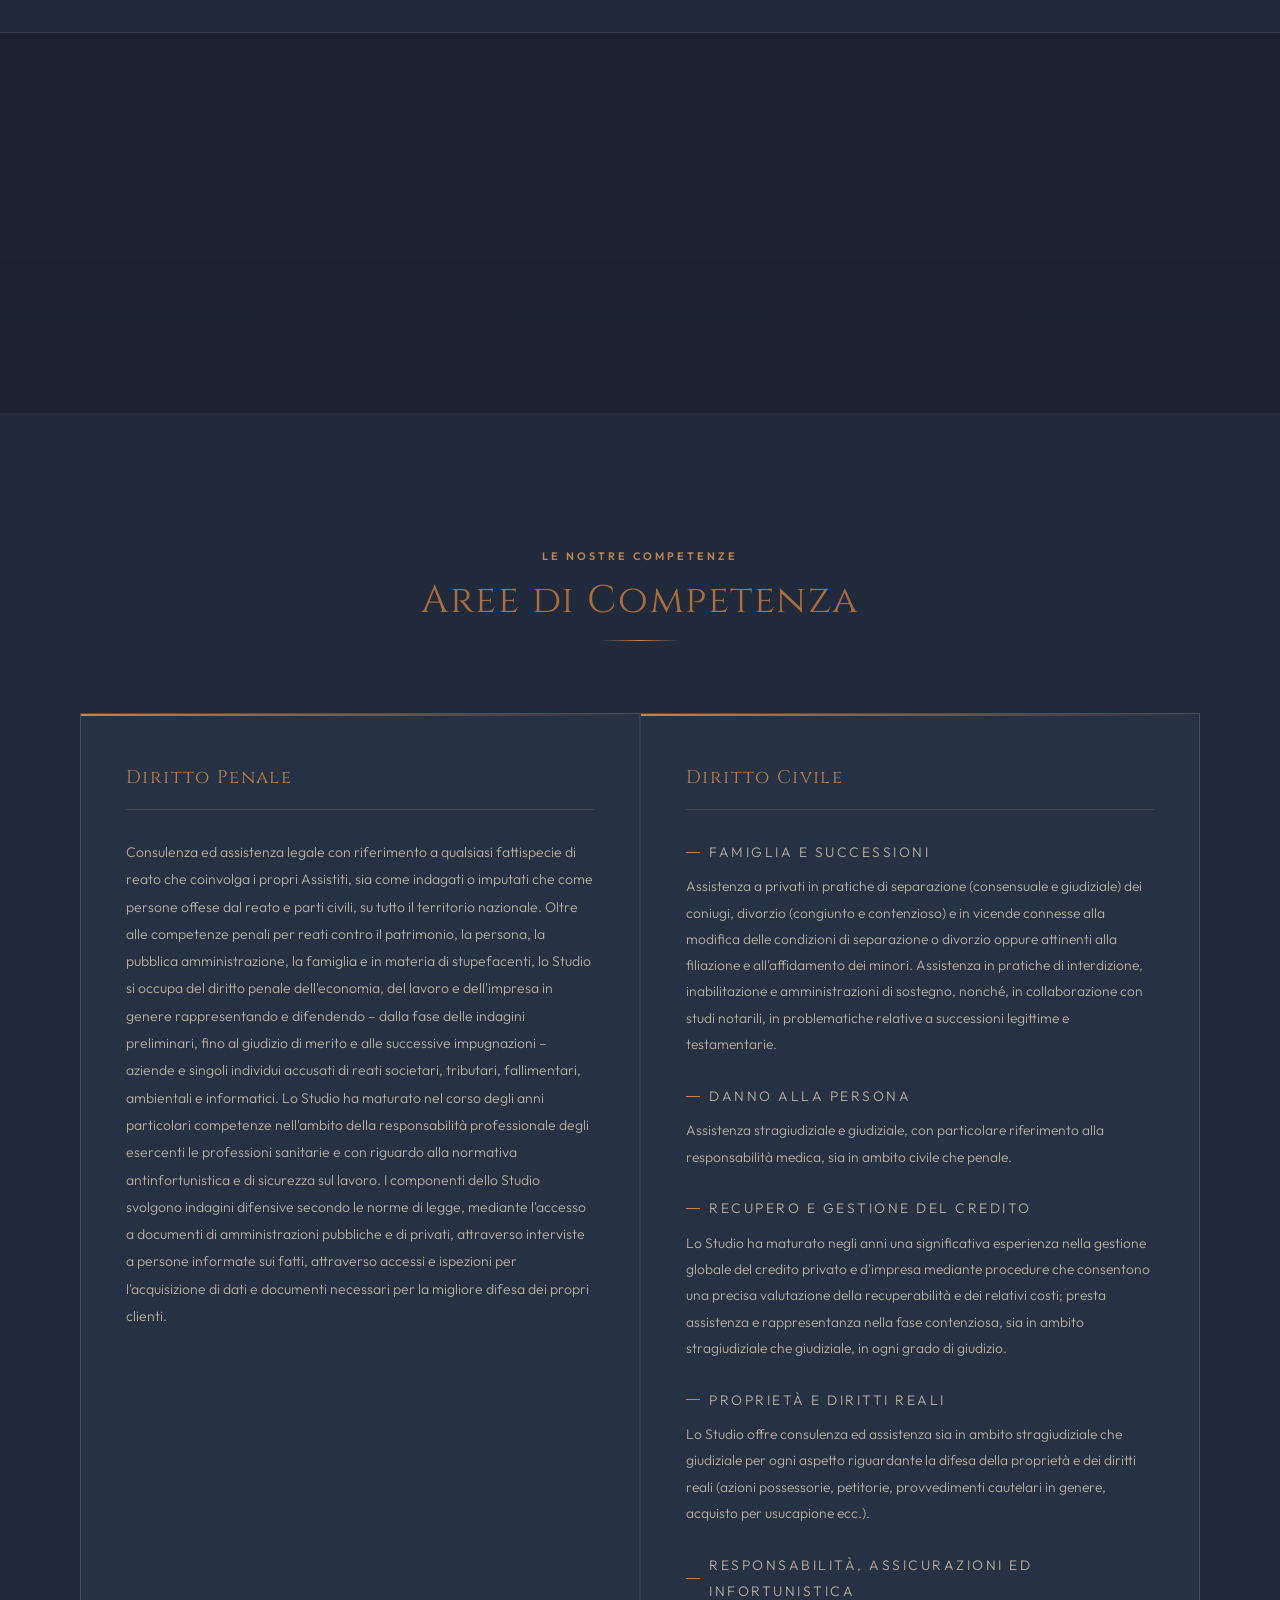
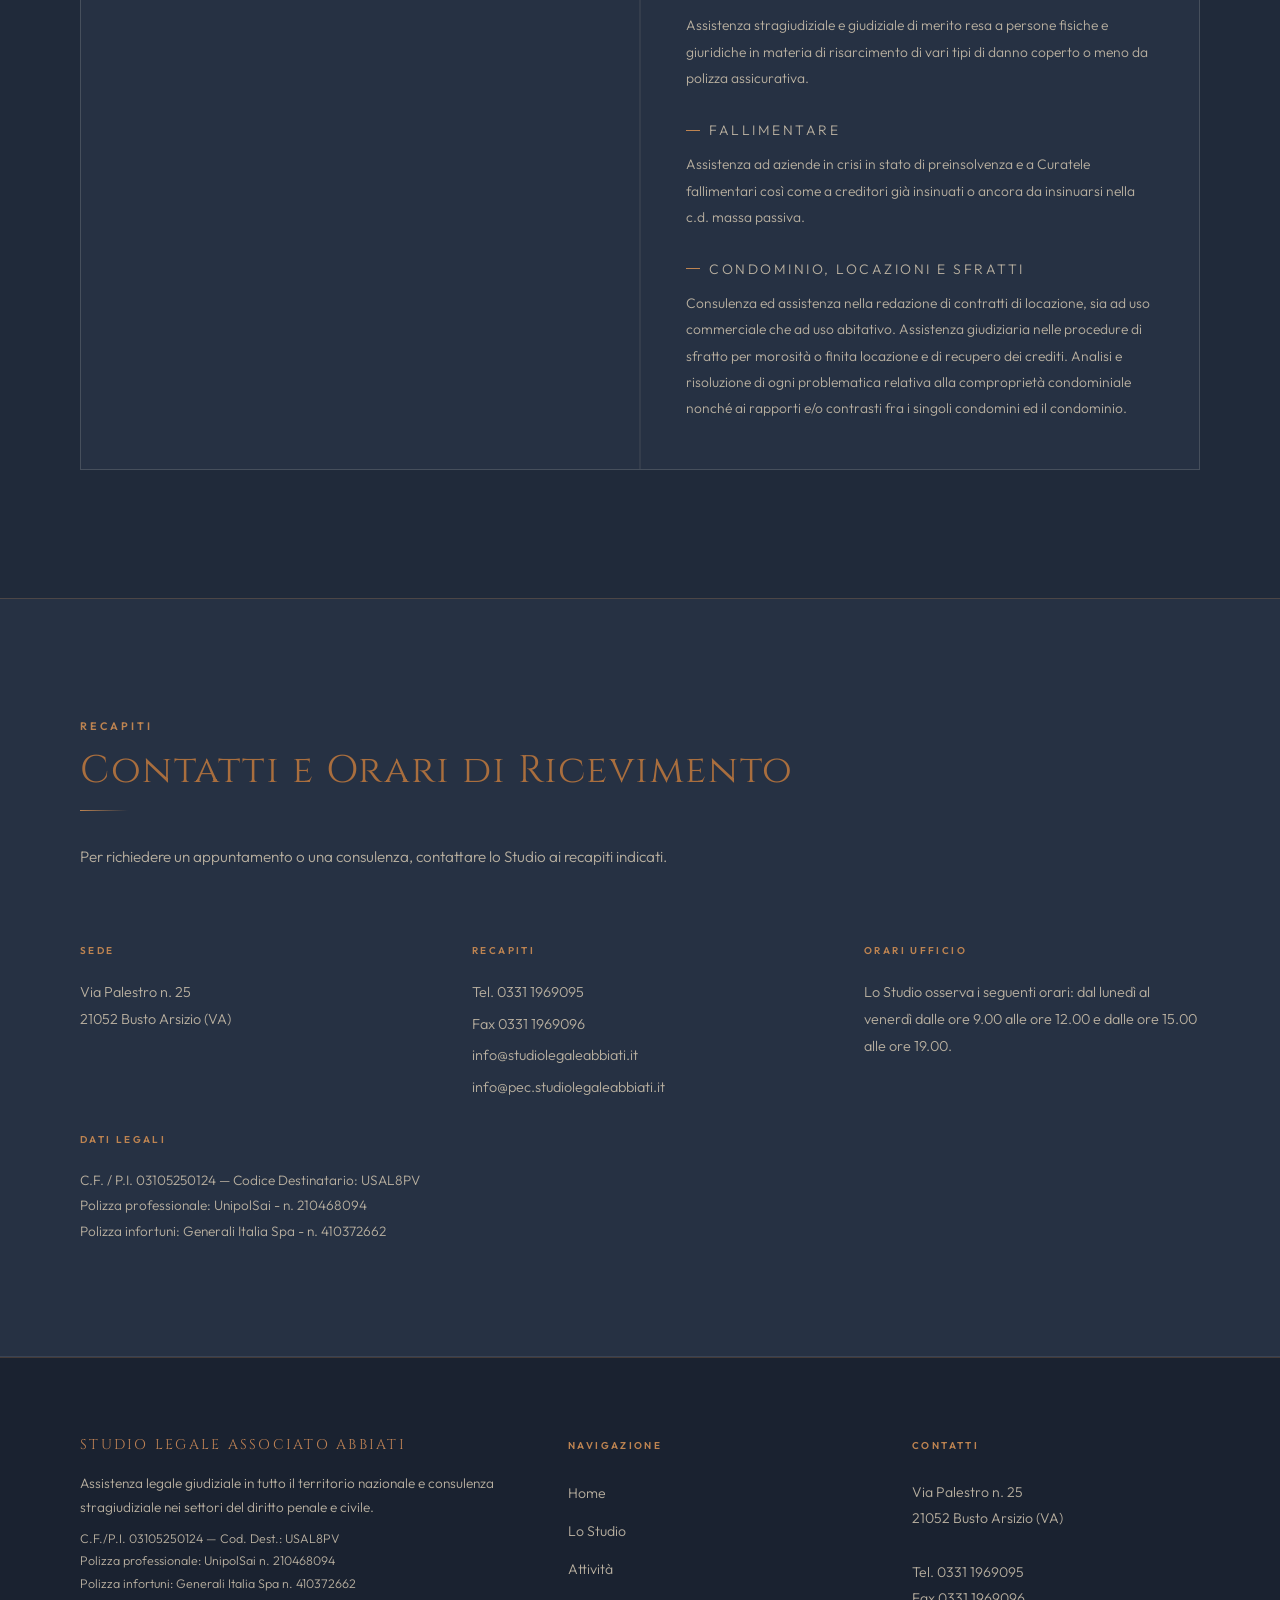
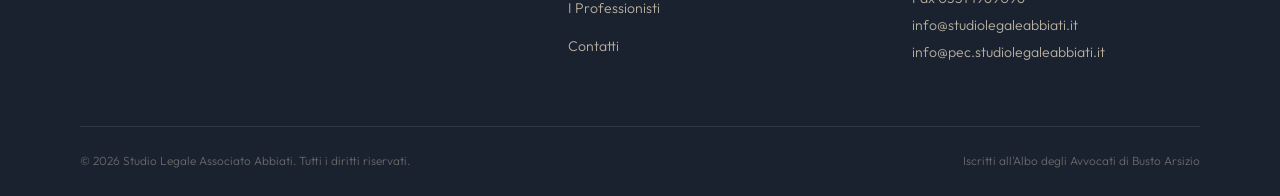
==== commit 35fcc2bd: "Anteprima restyling: bronzo, marchio testuale, foto ricalibrate Ramo di sola anteprima per la revisi" ====
--- a/bozza 3/index.html
+++ b/bozza 3/index.html
@@ -13,7 +13,7 @@
   <nav class="navbar" role="navigation" aria-label="Navigazione principale">
     <div class="navbar-inner">
       <a href="index.html" class="navbar-logo" aria-label="Studio Legale Abbiati – Homepage">
-        <img src="restyling/logo-abbiati-originale.png" alt="Abbiati Studio Legale Associato" class="navbar-logo-img" />
+        <span class="wordmark wordmark-nav"><span class="wm-full">Studio Legale Associato Abbiati</span><span class="wm-short">Studio Legale Abbiati</span></span>
       </a>
       <ul class="navbar-links">
         <li><a href="index.html">Home</a></li>
@@ -44,42 +44,26 @@
   </div>
 
   <!-- ══ HERO ══ -->
-  <section class="hero hero-photo hero-editorial" aria-label="Studio Legale Associato Abbiati">
+  <section class="hero hero-photo" aria-label="Intestazione principale">
     <video class="hero-video" autoplay muted loop playsinline aria-hidden="true">
       <source src="restyling/header homepage.mp4" type="video/mp4" />
     </video>
-    <div class="hero-atmosphere" aria-hidden="true"></div>
-
-    <div class="hero-editorial-inner">
-      <div class="hero-identity">
-        <span class="hero-kicker">Busto Arsizio</span>
-        <img src="restyling/logo-abbiati-originale.png" alt="Abbiati Studio Legale Associato" class="hero-new-logo" />
-        <div class="hero-signature" aria-label="Aree di attività">
-          <span>Diritto penale</span>
-          <span>Diritto civile</span>
-        </div>
-      </div>
-
-      <figure class="hero-portrait hero-villa-frame">
-        <video class="hero-feature-video" autoplay muted loop playsinline preload="metadata"
-               poster="restyling/villa-hero-poster.webp"
-               aria-label="Villa sede dello Studio Legale Associato Abbiati">
-          <source src="restyling/villa-hero-motion.mp4" type="video/mp4" />
-        </video>
-        <figcaption>
-          <span>La sede dello Studio</span>
-          <strong>Busto Arsizio</strong>
-        </figcaption>
-      </figure>
+    <div class="hero-lines" aria-hidden="true"></div>
+    <div class="hero-scrim" aria-hidden="true"></div>
+    <div class="hero-center-content">
+
+      <!-- ══ LOGO HERO: nuovo logo PNG ══ -->
+      <div class="hero-logo-block">
+        <span class="wordmark wordmark-hero"><span class="wm-full">Studio Legale Associato Abbiati</span><span class="wm-short">Studio Legale Abbiati</span></span>
+      </div>
     </div>
   </section>
 
   <!-- ══ IL TEAM (foto a tutta larghezza) ══ -->
-  <section class="team-band" aria-label="Il team dello Studio Legale Associato Abbiati">
+  <section class="team-band frame-team-home" aria-label="Il team dello Studio Legale Associato Abbiati">
     <img src="foto/team-panoramica.jpg" alt="Il team dello Studio Legale Associato Abbiati al completo" />
     <div class="team-band-caption">
       <div class="container">
-        <span class="section-label">Studio Legale Associato Abbiati</span>
         <p class="team-band-title">Il nostro Team</p>
       </div>
     </div>
@@ -112,11 +96,11 @@
         <h3 class="home-section-subtitle">Un team di professionisti</h3>
         <p>Lo Studio è composto da avvocati con competenze specifiche nei diversi ambiti del diritto:</p>
         <ul class="home-team-list">
-          <li>Avv. Luca Abbiati – Socio fondatore – Cassazionista</li>
-          <li>Avv. Matteo Abbiati – Socio fondatore – Cassazionista</li>
-          <li>Avv. Monica Malorgio</li>
-          <li>Avv. Elisa Colombo – Cassazionista</li>
-          <li>Avv. Chiara Castiglioni</li>
+          <li>Luca Abbiati – Socio fondatore – Cassazionista</li>
+          <li>Matteo Abbiati – Socio fondatore – Cassazionista</li>
+          <li>Monica Malorgio</li>
+          <li>Elisa Colombo – Cassazionista</li>
+          <li>Chiara Castiglioni</li>
         </ul>
         <p>La collaborazione tra i professionisti consente di offrire agli assistiti un servizio legale coordinato, approfondito e altamente qualificato.</p>
       </div>
@@ -132,9 +116,6 @@
         <div class="divider center"></div>
       </div>
 
-      <div class="section-opener-photo fade-in">
-        <img src="foto/soci-insieme.jpg" alt="Gli Avvocati Luca e Matteo Abbiati, soci fondatori dello Studio" loading="lazy" />
-      </div>
     </div>
 
     <div class="container">
@@ -146,7 +127,7 @@
         </div>
         <div class="founder-text">
           <span class="section-label">Diritto Penale · Cassazionista</span>
-          <h3>Avv. Luca Abbiati</h3>
+          <h3>Luca Abbiati</h3>
           <div class="divider"></div>
           <p>Socio fondatore dello Studio, iscritto all'Albo dell'Ordine degli Avvocati di
           Busto Arsizio dal 2004 e all'Albo speciale dei cassazionisti dal 2017.</p>
@@ -164,7 +145,7 @@
         </div>
         <div class="founder-text">
           <span class="section-label">Diritto Civile · Cassazionista</span>
-          <h3>Avv. Matteo Luigi Abbiati</h3>
+          <h3>Matteo Luigi Abbiati</h3>
           <div class="divider"></div>
           <p>Socio fondatore dello Studio, iscritto all'Albo dell'Ordine degli Avvocati di
           Busto Arsizio dal 2008 e all'Albo speciale dei cassazionisti dal 2023.</p>
@@ -179,11 +160,9 @@
       <div class="studio-photo-duo fade-in">
         <figure>
           <img src="foto/matteo-lettura.jpg" alt="Avv. Matteo Abbiati esamina un atto nella sala riunioni" loading="lazy" />
-          <figcaption>L'Avv. Matteo Abbiati esamina un atto</figcaption>
         </figure>
         <figure>
           <img src="foto/luca-telefono.jpg" alt="Avv. Luca Abbiati al telefono nel suo ufficio" loading="lazy" />
-          <figcaption>L'Avv. Luca Abbiati nel suo ufficio</figcaption>
         </figure>
       </div>
 
@@ -191,11 +170,7 @@
   </section>
 
   <!-- ══ FASCIA FOTOGRAFICA ══ -->
-  <section class="photo-band" aria-label="Lo Studio al lavoro">
-    <div class="photo-band-content">
-      <p class="photo-band-text">Rigore, riservatezza e strategia difensiva</p>
-    </div>
-  </section>
+  <section class="photo-band" aria-hidden="true"></section>
 
   <!-- ══ AREE DI COMPETENZA ══ -->
   <section class="services" id="competenze" aria-label="Aree di competenza">
@@ -360,7 +335,7 @@
     <div class="container">
       <div class="footer-grid">
         <div class="footer-brand">
-          <img src="restyling/logo-abbiati-originale.png" alt="Abbiati Studio Legale Associato" class="footer-logo-img" />
+          <span class="wordmark wordmark-foot"><span class="wm-full">Studio Legale Associato Abbiati</span><span class="wm-short">Studio Legale Abbiati</span></span>
           <p>Assistenza legale giudiziale in tutto il territorio nazionale e consulenza
           stragiudiziale nei settori del diritto penale e civile.</p>
           <p style="margin-top:0.5rem;font-size:0.78rem;">C.F./P.I. 03105250124 &mdash; Cod. Dest.: USAL8PV<br>Polizza professionale: UnipolSai n. 210468094<br>Polizza infortuni: Generali Italia Spa n. 410372662</p>
@@ -388,7 +363,7 @@
         </div>
       </div>
       <div class="footer-bottom">
-        <p>&copy; 2025 Studio Legale Associato Abbiati. Tutti i diritti riservati.</p>
+        <p>&copy; 2026 Studio Legale Associato Abbiati. Tutti i diritti riservati.</p>
         <p>Iscritti all'Albo degli Avvocati di Busto Arsizio</p>
       </div>
     </div>
--- a/bozza 3/style.css
+++ b/bozza 3/style.css
@@ -1,6 +1,6 @@
 /* =============================================
    STUDIO LEGALE ASSOCIATO ABBIATI — BOZZA 3
-   Stile: Dark Luxury — Nero & Oro
+   Stile: blu notte e bronzo
    ============================================= */
 
 @import url('https://fonts.googleapis.com/css2?family=Cinzel:wght@400;500;600&family=EB+Garamond:ital,wght@0,400;0,500;0,700;1,400&family=Outfit:wght@300;400;500;600&display=swap');
@@ -16,25 +16,26 @@
 }
 
 :root {
-  --ink:          #070B0F;
-  --deep:         #0E1419;
-  --surface:      #141B23;
-  --surface-2:    #1A2230;
-  --gold:         #C9A842;
-  --gold-light:   #E5C876;
-  --gold-dim:     rgba(201,168,66,0.15);
-  --gold-border:  rgba(201,168,66,0.25);
+  --ink:          #1A2230;
+  --deep:         #202A3A;
+  --surface:      #263143;
+  --surface-2:    #2F3B4F;
+  --gold:         #BE8451;
+  --gold-light:   #C9915C;
+  --gold-dim:     rgba(190,132,81,0.15);
+  --gold-border:  rgba(190,132,81,0.25);
   --white:        #FFFFFF;
-  --cream:        #EAE5D8;
-  --text:         #D4CFC4;
-  --text-dim:     #7A8595;
-  --border:       rgba(255,255,255,0.06);
+  --cream:        #C08355;
+  --bronzo:       #A96E3E;
+  --text:         #DDD3C0;
+  --text-dim:     #B9B0A0;
+  --border:       rgba(255,255,255,0.09);
   --font-serif:   'EB Garamond', 'Georgia', serif;
   --font-display: 'Engravers MT', 'Engravers', 'Cinzel', 'Copperplate Gothic Bold', 'Copperplate', 'Georgia', serif;
   --font-sans:    'Outfit', 'Helvetica Neue', Arial, sans-serif;
   --transition:   0.35s ease;
   --shadow:       0 4px 30px rgba(0,0,0,0.4);
-  --shadow-gold:  0 8px 40px rgba(201,168,66,0.12);
+  --shadow-gold:  0 8px 40px rgba(190,132,81,0.12);
   --max-w:        1200px;
 }
 
@@ -115,7 +116,7 @@
   display: flex;
   align-items: center;
   padding: 0 2.5rem;
-  background: rgba(7,11,15,0.9);
+  background: rgba(26,34,48,0.9);
   backdrop-filter: blur(16px);
   -webkit-backdrop-filter: blur(16px);
   border-bottom: 1px solid var(--border);
@@ -123,7 +124,7 @@
 }
 
 .navbar.scrolled {
-  background: rgba(7,11,15,0.97);
+  background: rgba(26,34,48,0.97);
   box-shadow: 0 1px 40px rgba(0,0,0,0.6);
 }
 
@@ -171,7 +172,7 @@
   font-weight: 500;
   letter-spacing: 0.1em;
   text-transform: uppercase;
-  color: rgba(212,207,196,0.65);
+  color: rgba(221,211,192,0.65);
   transition: color var(--transition);
   position: relative;
   padding-bottom: 3px;
@@ -272,7 +273,7 @@
   top: -200px; right: -200px;
   width: 700px; height: 700px;
   border-radius: 50%;
-  background: radial-gradient(circle at center, rgba(201,168,66,0.06) 0%, transparent 70%);
+  background: radial-gradient(circle at center, rgba(190,132,81,0.06) 0%, transparent 70%);
   pointer-events: none;
 }
 
@@ -282,7 +283,7 @@
   bottom: -150px; left: -150px;
   width: 500px; height: 500px;
   border-radius: 50%;
-  background: radial-gradient(circle at center, rgba(201,168,66,0.04) 0%, transparent 70%);
+  background: radial-gradient(circle at center, rgba(190,132,81,0.04) 0%, transparent 70%);
   pointer-events: none;
 }
 
@@ -293,6 +294,23 @@
   overflow: hidden;
   pointer-events: none;
   opacity: 0.4;
+}
+
+/* Velatura sul video: al posto del vecchio riquadro nero dietro al logo.
+   Scurisce la fascia centrale quel tanto che basta a far leggere la scritta,
+   lasciando visibile la villa sopra e sotto. */
+.hero-photo .hero-scrim {
+  position: absolute;
+  inset: 0;
+  z-index: 5;
+  pointer-events: none;
+  background:
+    linear-gradient(to bottom,
+      rgba(26,34,48,0.55) 0%,
+      rgba(26,34,48,0.30) 22%,
+      rgba(26,34,48,0.68) 45%,
+      rgba(26,34,48,0.30) 68%,
+      rgba(26,34,48,0.60) 100%);
 }
 
 .hero-lines::before {
@@ -304,8 +322,8 @@
       -55deg,
       transparent,
       transparent 80px,
-      rgba(201,168,66,0.03) 80px,
-      rgba(201,168,66,0.03) 81px
+      rgba(190,132,81,0.03) 80px,
+      rgba(190,132,81,0.03) 81px
     );
 }
 
@@ -335,7 +353,7 @@
   top: 0; right: -200px;
   width: 600px; height: 600px;
   border-radius: 50%;
-  background: radial-gradient(circle, rgba(201,168,66,0.05) 0%, transparent 65%);
+  background: radial-gradient(circle, rgba(190,132,81,0.05) 0%, transparent 65%);
   pointer-events: none;
 }
 
@@ -344,7 +362,7 @@
 .page-hero h1 {
   font-family: var(--font-serif);
   font-size: clamp(2.4rem, 5vw, 4rem);
-  color: var(--cream);
+  color: var(--bronzo);
   margin-bottom: 1.2rem;
   font-weight: 500;
 }
@@ -483,7 +501,7 @@
   display: flex; align-items: center;
   justify-content: space-between; flex-wrap: wrap; gap: 0.5rem;
 }
-.footer-bottom p { font-size: 0.74rem; color: rgba(122,133,149,0.5); font-weight: 300; }
+.footer-bottom p { font-size: 0.74rem; color: rgba(185,176,160,0.5); font-weight: 300; }
 
 /* ── RESPONSIVE ── */
 @media (max-width: 1100px) {
@@ -531,18 +549,18 @@
   height: 100%;
   object-fit: cover;
   z-index: 1;
+  /* ingrandito del 14%: taglia via la filigrana del generatore nell'angolo in basso a destra */
+  transform: scale(1.14);
+  transform-origin: 46% 44%;
 }
 
 /* ── LOGO SVG HERO ── */
 .hero-logo-block {
-  margin-bottom: 2rem;
-  background: rgba(0, 0, 0, 0.50);
-  padding: 2rem 3rem;
-  border-radius: 8px;
+  margin: 0 auto 2rem;
+  padding: 0 1rem;
   display: block;
   width: fit-content;
-  margin-left: auto;
-  margin-right: auto;
+  max-width: 100%;
 }
 
 /* ── HERO CENTRATO ── */
@@ -827,12 +845,12 @@
   font-family: var(--font-display);
   font-size: 2.2rem;
   color: var(--gold);
-  box-shadow: 0 0 40px rgba(201,168,66,0.1);
+  box-shadow: 0 0 40px rgba(190,132,81,0.1);
   transition: box-shadow var(--transition);
 }
 
 .socio-card-large:hover .socio-photo-xl {
-  box-shadow: 0 0 50px rgba(201,168,66,0.2);
+  box-shadow: 0 0 50px rgba(190,132,81,0.2);
 }
 
 .socio-card-large h3 {
@@ -854,7 +872,7 @@
 .section-title-display {
   font-family: var(--font-display);
   font-size: clamp(1.8rem, 3vw, 2.8rem);
-  color: var(--cream);
+  color: var(--bronzo);
   line-height: 1.2;
   font-weight: normal;
   letter-spacing: 0.04em;
@@ -900,6 +918,55 @@
   width: auto;
   display: block;
   margin-bottom: 1rem;
+}
+
+
+/* ── MARCHIO TESTUALE (sostituisce il logo immagine) ── */
+.wordmark {
+  font-family: var(--font-display);
+  font-weight: normal;
+  text-transform: uppercase;
+  white-space: nowrap;
+  line-height: 1;
+  display: block;
+  color: var(--cream);
+}
+.wordmark-nav {
+  font-size: clamp(0.58rem, 1.05vw, 0.8rem);
+  letter-spacing: 0.17em;
+}
+.wordmark-hero {
+  /* 31 caratteri su una riga sola: la misura e' calibrata perche' la scritta
+     occupi circa il 73% della larghezza dello schermo a qualunque dimensione. */
+  font-size: min(2.5rem, 2.55vw);
+  letter-spacing: 0.13em;
+  color: var(--bronzo);
+  text-align: center;
+  text-shadow: 0 2px 26px rgba(0,0,0,0.9), 0 0 80px rgba(0,0,0,0.65);
+}
+.wordmark-foot {
+  font-size: clamp(0.66rem, 1.4vw, 0.88rem);
+  letter-spacing: 0.16em;
+  margin-bottom: 1rem;
+}
+/* Nome intero da tablet in su, nome corto sul telefono:
+   31 caratteri su una riga sola su schermo stretto verrebbero 13px. */
+.wm-short { display: none; }
+
+@media (max-width: 900px) {
+  .wordmark-nav  { font-size: 0.62rem; letter-spacing: 0.12em; }
+  .wordmark-hero { font-size: 2.8vw; letter-spacing: 0.07em; }
+}
+@media (max-width: 600px) {
+  .wm-full  { display: none; }
+  .wm-short { display: inline; }
+  /* 21 caratteri invece di 31: la scritta puo' respirare */
+  .wordmark-hero { font-size: 4.6vw; letter-spacing: 0.05em; }
+  .wordmark-nav  { font-size: 0.68rem; letter-spacing: 0.13em; }
+}
+
+@media (max-width: 420px) {
+  .wordmark-nav { letter-spacing: 0.07em; }
 }
 
 /* ── HOME INTRO SECTION ── */
@@ -1078,7 +1145,7 @@
   content: '';
   position: absolute;
   inset: 0;
-  background: linear-gradient(to bottom, rgba(7,11,15,0.72), rgba(7,11,15,0.45), rgba(7,11,15,0.72));
+  background: linear-gradient(to bottom, rgba(26,34,48,0.72), rgba(26,34,48,0.45), rgba(26,34,48,0.72));
 }
 
 .photo-band-content {
@@ -1119,6 +1186,14 @@
   gap: 0.8rem;
   margin-top: 1.6rem;
 }
+
+.socio-gallery.single {
+  grid-template-columns: 1fr;
+  max-width: 460px;
+}
+
+.socio-gallery.single img { cursor: default; }
+.socio-gallery.single img:hover { transform: none; opacity: 1; }
 
 .socio-gallery img {
   display: block;
@@ -1136,11 +1211,22 @@
   opacity: 0.92;
 }
 
+.qualifica {
+  font-family: var(--font-sans);
+  font-size: 0.7rem;
+  font-weight: 600;
+  letter-spacing: 0.22em;
+  text-transform: uppercase;
+  color: var(--gold);
+  margin-top: -0.4rem;
+  margin-bottom: 0.9rem;
+}
+
 /* ── LIGHTBOX ── */
 .lightbox-overlay {
   position: fixed;
   inset: 0;
-  background: rgba(7,11,15,0.94);
+  background: rgba(26,34,48,0.94);
   display: flex;
   align-items: center;
   justify-content: center;
@@ -1193,10 +1279,16 @@
 .team-band img {
   display: block;
   width: 100%;
-  height: clamp(420px, 62vh, 680px);
+  height: clamp(460px, 70vh, 780px);
   object-fit: cover;
-  object-position: center 32%;
-}
+  object-position: center 40%;
+}
+
+/* Inquadrature per singola foto: ogni scatto ha i soggetti a un'altezza diversa,
+   quindi il punto di ritaglio va scelto foto per foto. */
+.team-band.frame-team-home img    { object-position: center 74%; }
+.team-band.frame-team-tavolo img  { object-position: center 16%; }
+.team-band.frame-vetrata img      { object-position: center 61%; }
 
 .team-band-compact img {
   height: clamp(340px, 46vh, 520px);
@@ -1206,7 +1298,7 @@
   content: '';
   position: absolute;
   inset: 0;
-  background: linear-gradient(to bottom, rgba(7,11,15,0.28) 0%, rgba(7,11,15,0) 35%, rgba(7,11,15,0.82) 100%);
+  background: linear-gradient(to bottom, rgba(26,34,48,0.28) 0%, rgba(26,34,48,0) 35%, rgba(26,34,48,0.82) 100%);
   pointer-events: none;
 }
 
@@ -1321,270 +1413,3 @@
   .founder-photo img { height: 320px; }
   .photo-band { background-attachment: scroll; min-height: 300px; }
 }
-
-
-/* ═══════════════════════════════════════════════
-   ANTEPRIMA HERO EDITORIALE — AGOSTO 2026
-   Video atmosferico, identità a sinistra, soci in primo piano
-   ═══════════════════════════════════════════════ */
-.hero.hero-photo.hero-editorial {
-  min-height: clamp(680px, 82vh, 820px);
-  align-items: stretch;
-  justify-content: center;
-  isolation: isolate;
-}
-
-.hero-editorial .hero-video {
-  inset: -14px;
-  width: calc(100% + 28px);
-  height: calc(100% + 28px);
-  opacity: 0.72;
-  filter: blur(3px) saturate(0.78) brightness(0.80);
-  transform: scale(1.018);
-  z-index: 1;
-}
-
-.hero-atmosphere {
-  position: absolute;
-  inset: 0;
-  z-index: 2;
-  background:
-    radial-gradient(circle at 76% 46%, rgba(165, 126, 72, 0.10), transparent 38%),
-    linear-gradient(90deg, rgba(7, 11, 15, 0.82) 0%, rgba(7, 11, 15, 0.74) 37%, rgba(7, 11, 15, 0.38) 68%, rgba(7, 11, 15, 0.52) 100%),
-    linear-gradient(180deg, rgba(7, 11, 15, 0.20), rgba(7, 11, 15, 0.42));
-  pointer-events: none;
-}
-
-.hero-editorial-inner {
-  position: relative;
-  z-index: 3;
-  width: min(1240px, calc(100% - 5rem));
-  margin: 0 auto;
-  padding: 8.75rem 0 5rem;
-  display: grid;
-  grid-template-columns: minmax(320px, 0.82fr) minmax(480px, 1.18fr);
-  gap: clamp(3rem, 6vw, 6.5rem);
-  align-items: center;
-}
-
-.hero-identity {
-  align-self: center;
-  min-width: 0;
-}
-
-.hero-kicker {
-  display: block;
-  margin-bottom: 1.7rem;
-  color: rgba(244, 240, 232, 0.68);
-  font-family: var(--font-sans);
-  font-size: 0.64rem;
-  font-weight: 500;
-  letter-spacing: 0.19em;
-  line-height: 1.65;
-  text-transform: uppercase;
-}
-
-.hero-new-logo {
-  display: block;
-  width: min(100%, 470px);
-  height: auto;
-  margin: 0;
-  filter: drop-shadow(0 12px 30px rgba(0, 0, 0, 0.46));
-}
-
-.hero-signature {
-  width: min(100%, 470px);
-  margin-top: 2rem;
-  padding-top: 1.2rem;
-  border-top: 1px solid rgba(196, 154, 90, 0.42);
-  display: flex;
-  align-items: center;
-  gap: 1.4rem;
-  color: rgba(244, 240, 232, 0.78);
-  font-family: var(--font-serif);
-  font-size: 0.88rem;
-  letter-spacing: 0.08em;
-}
-
-.hero-signature span + span {
-  padding-left: 1.4rem;
-  border-left: 1px solid rgba(196, 154, 90, 0.38);
-}
-
-.hero-portrait {
-  position: relative;
-  margin: 0;
-  overflow: hidden;
-  aspect-ratio: 3 / 2;
-  background: #0a0f14;
-  border: 1px solid rgba(196, 154, 90, 0.52);
-  box-shadow: 0 34px 90px rgba(0, 0, 0, 0.58);
-}
-
-.hero-portrait::before {
-  content: '';
-  position: absolute;
-  inset: 0;
-  z-index: 1;
-  box-shadow: inset 0 0 0 1px rgba(244, 240, 232, 0.06);
-  pointer-events: none;
-}
-
-.hero-portrait::after {
-  content: '';
-  position: absolute;
-  inset: 0;
-  z-index: 1;
-  background: linear-gradient(180deg, transparent 48%, rgba(4, 7, 10, 0.88) 100%);
-  pointer-events: none;
-}
-
-.hero-portrait img {
-  display: block;
-  width: 100%;
-  height: 100%;
-  object-fit: cover;
-  object-position: center 34%;
-  filter: saturate(0.86) contrast(1.04);
-  transition: transform 1.4s cubic-bezier(0.22, 1, 0.36, 1);
-}
-
-.hero-portrait:hover img {
-  transform: scale(1.025);
-}
-
-.hero-portrait figcaption {
-  position: absolute;
-  z-index: 2;
-  left: 1.7rem;
-  right: 1.7rem;
-  bottom: 1.35rem;
-  display: flex;
-  justify-content: space-between;
-  align-items: flex-end;
-  gap: 1rem;
-}
-
-.hero-portrait figcaption span {
-  color: var(--gold-light);
-  font-family: var(--font-sans);
-  font-size: 0.58rem;
-  font-weight: 600;
-  letter-spacing: 0.2em;
-  text-transform: uppercase;
-}
-
-.hero-portrait figcaption strong {
-  color: rgba(244, 240, 232, 0.86);
-  font-family: var(--font-serif);
-  font-size: 0.76rem;
-  font-weight: 400;
-  letter-spacing: 0.05em;
-  text-align: right;
-}
-
-.navbar-logo-img[src*="logo-abbiati-bronzo"],
-.footer-logo-img[src*="logo-abbiati-bronzo"] {
-  filter: drop-shadow(0 6px 16px rgba(0, 0, 0, 0.28));
-}
-
-@media (max-width: 1040px) {
-  .hero-editorial-inner {
-    width: min(100% - 3rem, 920px);
-    grid-template-columns: minmax(270px, 0.82fr) minmax(410px, 1.18fr);
-    gap: 2.8rem;
-  }
-
-  .hero-signature {
-    flex-direction: column;
-    align-items: flex-start;
-    gap: 0.55rem;
-  }
-
-  .hero-signature span + span {
-    padding-left: 0;
-    border-left: 0;
-  }
-}
-
-@media (max-width: 820px) {
-  .hero.hero-photo.hero-editorial {
-    min-height: auto;
-  }
-
-  .hero-atmosphere {
-    background:
-      linear-gradient(180deg, rgba(7, 11, 15, 0.86) 0%, rgba(7, 11, 15, 0.68) 48%, rgba(7, 11, 15, 0.54) 100%);
-  }
-
-  .hero-editorial-inner {
-    width: min(100% - 3rem, 680px);
-    padding: 7.8rem 0 3.2rem;
-    grid-template-columns: 1fr;
-    gap: 2.5rem;
-  }
-
-  .hero-identity {
-    text-align: center;
-  }
-
-  .hero-new-logo {
-    width: min(100%, 430px);
-    margin-inline: auto;
-  }
-
-  .hero-signature {
-    width: min(100%, 430px);
-    margin-inline: auto;
-    flex-direction: row;
-    justify-content: center;
-    gap: 1rem;
-  }
-
-  .hero-signature span + span {
-    padding-left: 1rem;
-    border-left: 1px solid rgba(196, 154, 90, 0.38);
-  }
-}
-
-@media (max-width: 520px) {
-  .hero-editorial-inner {
-    width: min(100% - 2rem, 460px);
-    padding-top: 7rem;
-  }
-
-  .hero-kicker {
-    max-width: 330px;
-    margin-inline: auto;
-    font-size: 0.56rem;
-  }
-
-  .hero-signature {
-    font-size: 0.75rem;
-  }
-
-  .hero-portrait {
-    aspect-ratio: 4 / 3;
-  }
-
-  .hero-portrait figcaption {
-    left: 1rem;
-    right: 1rem;
-    bottom: 0.9rem;
-    display: block;
-  }
-
-  .hero-portrait figcaption strong {
-    display: none;
-  }
-}
-
-@media (prefers-reduced-motion: reduce) {
-  .hero-portrait img {
-    transition: none;
-  }
-
-  .hero-portrait:hover img {
-    transform: none;
-  }
-}
